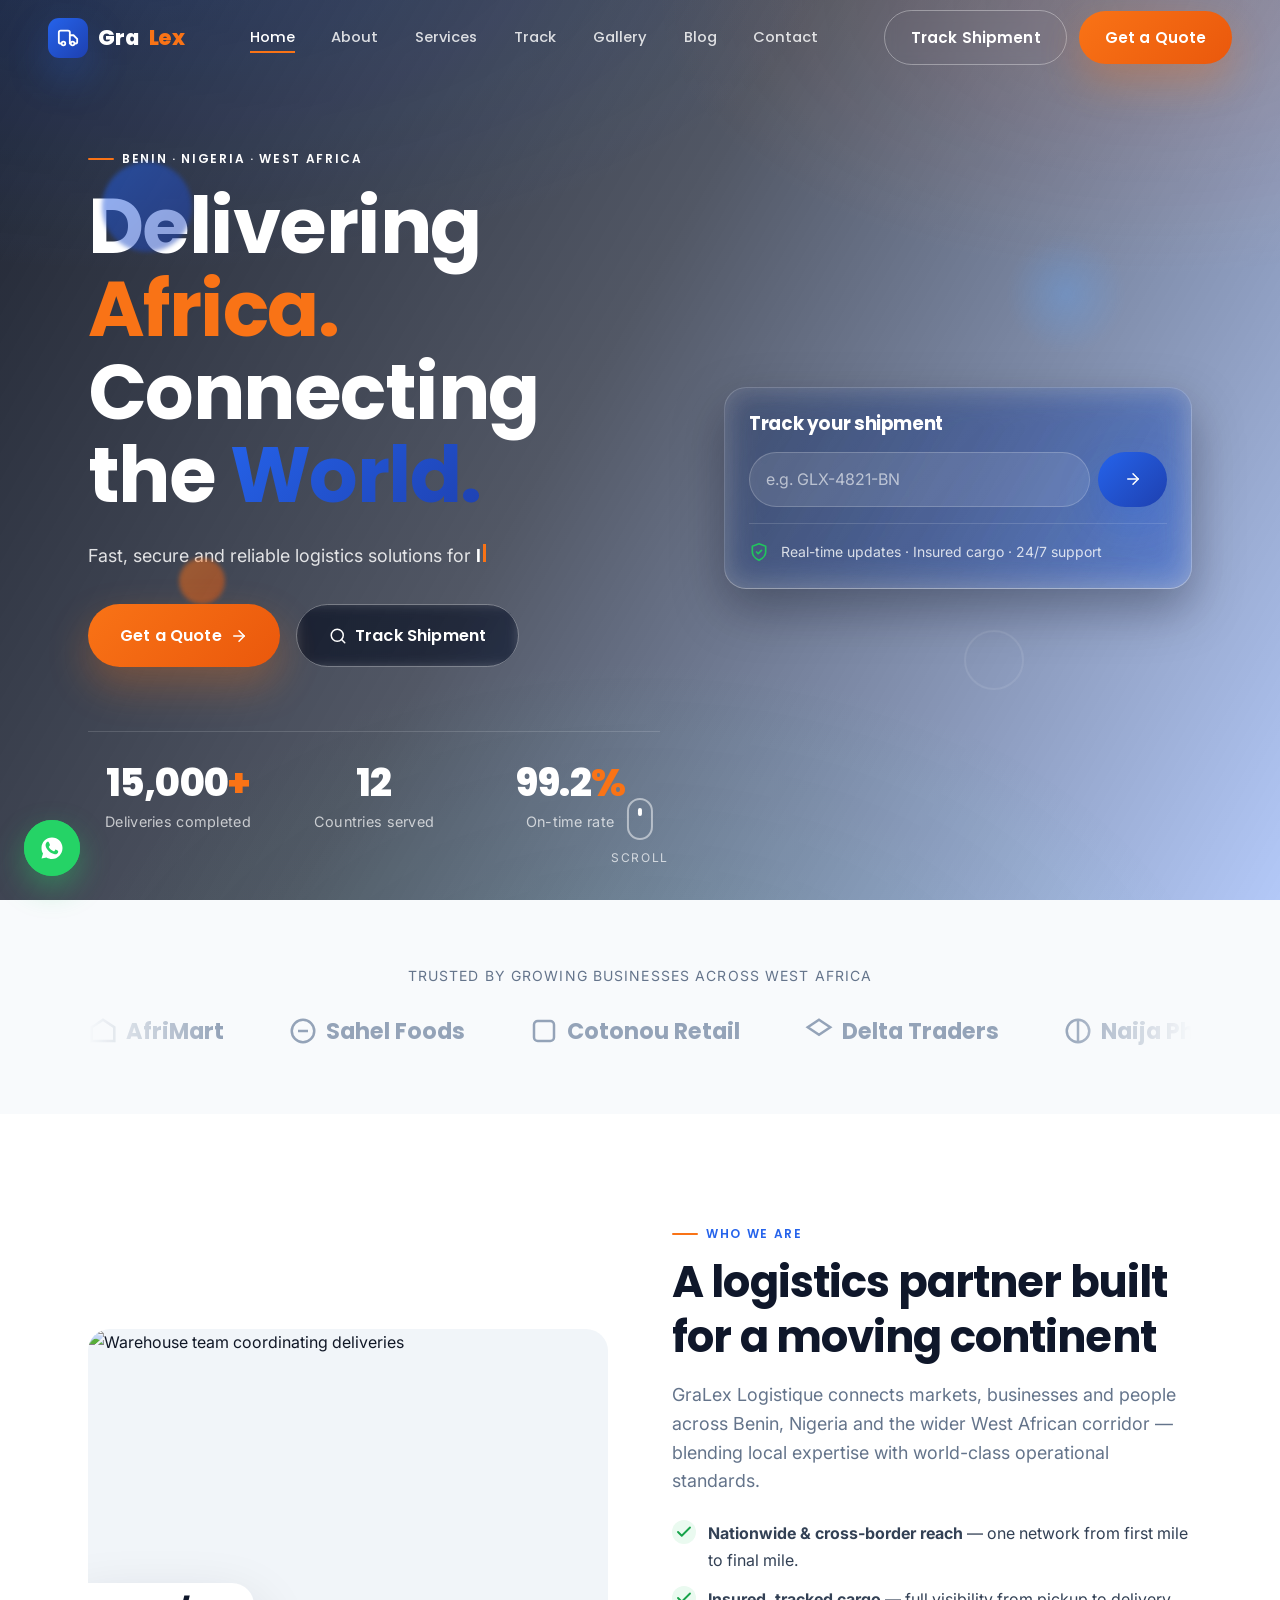
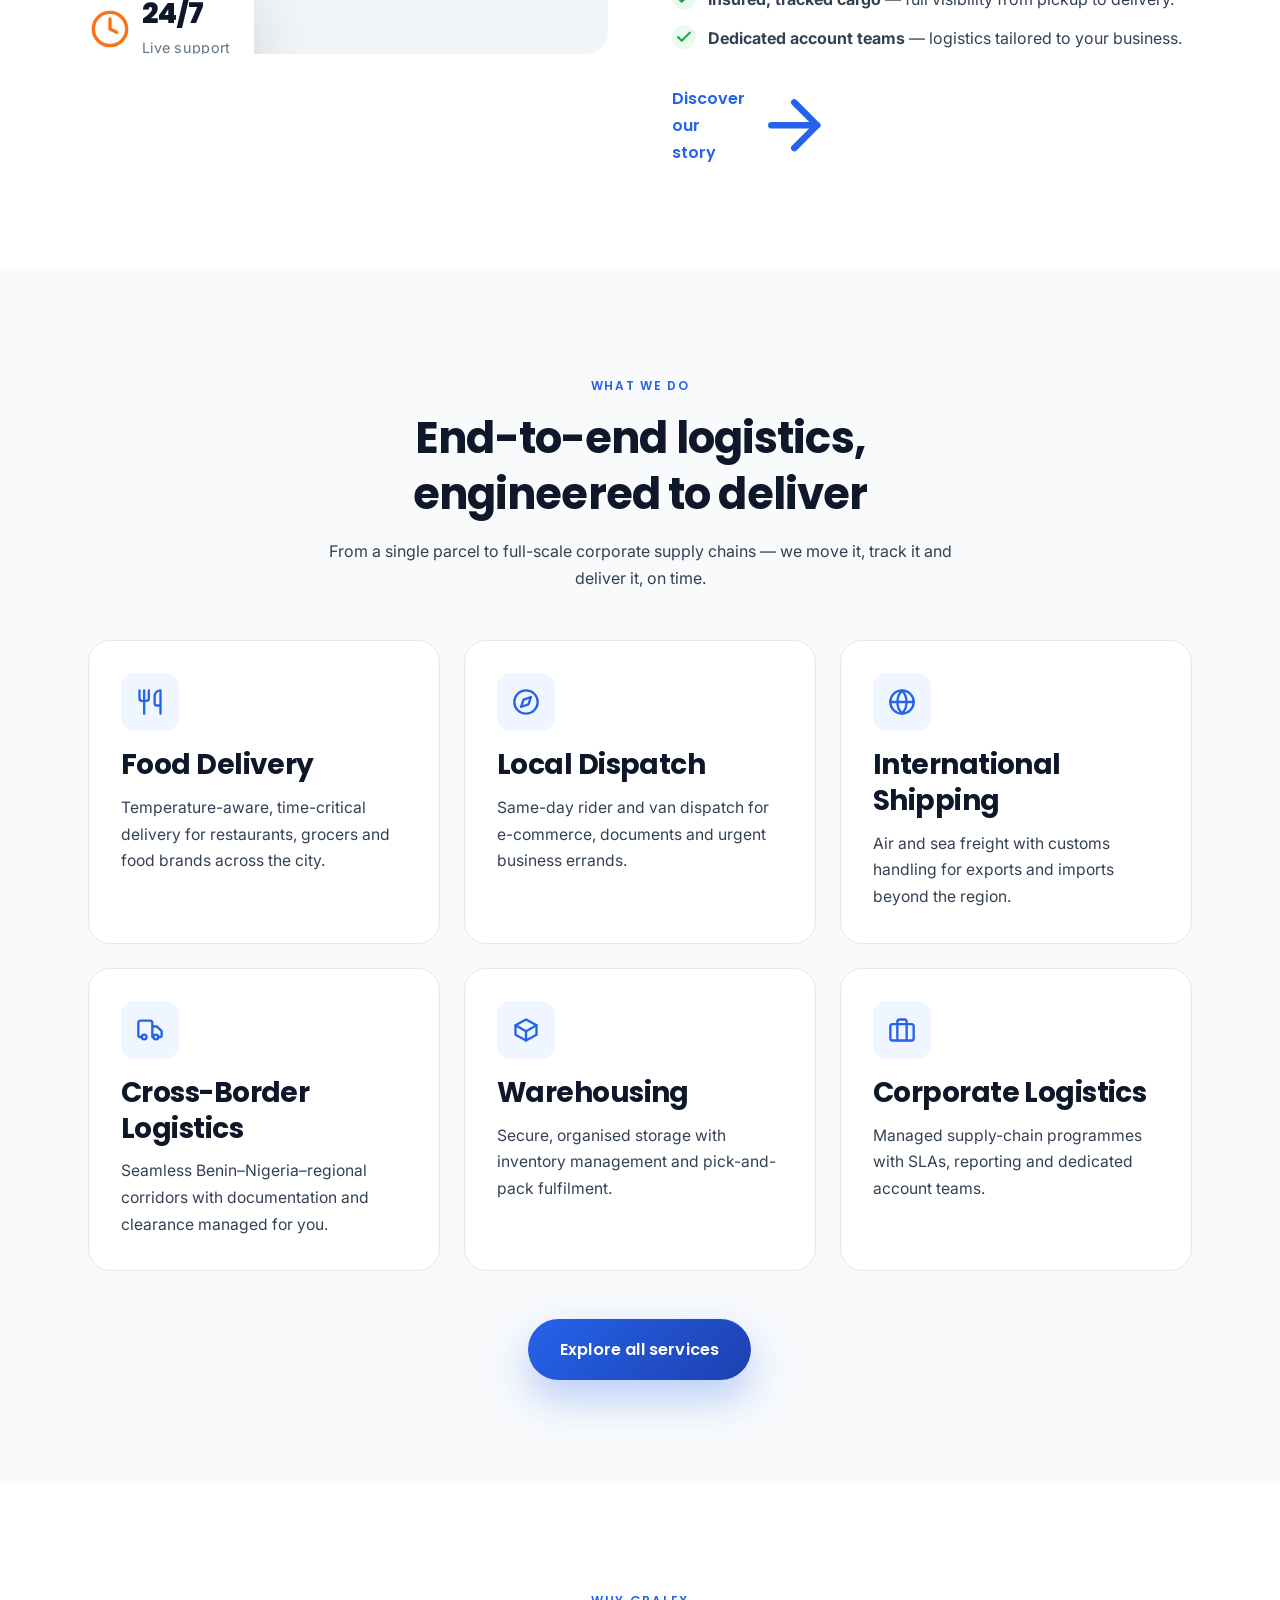
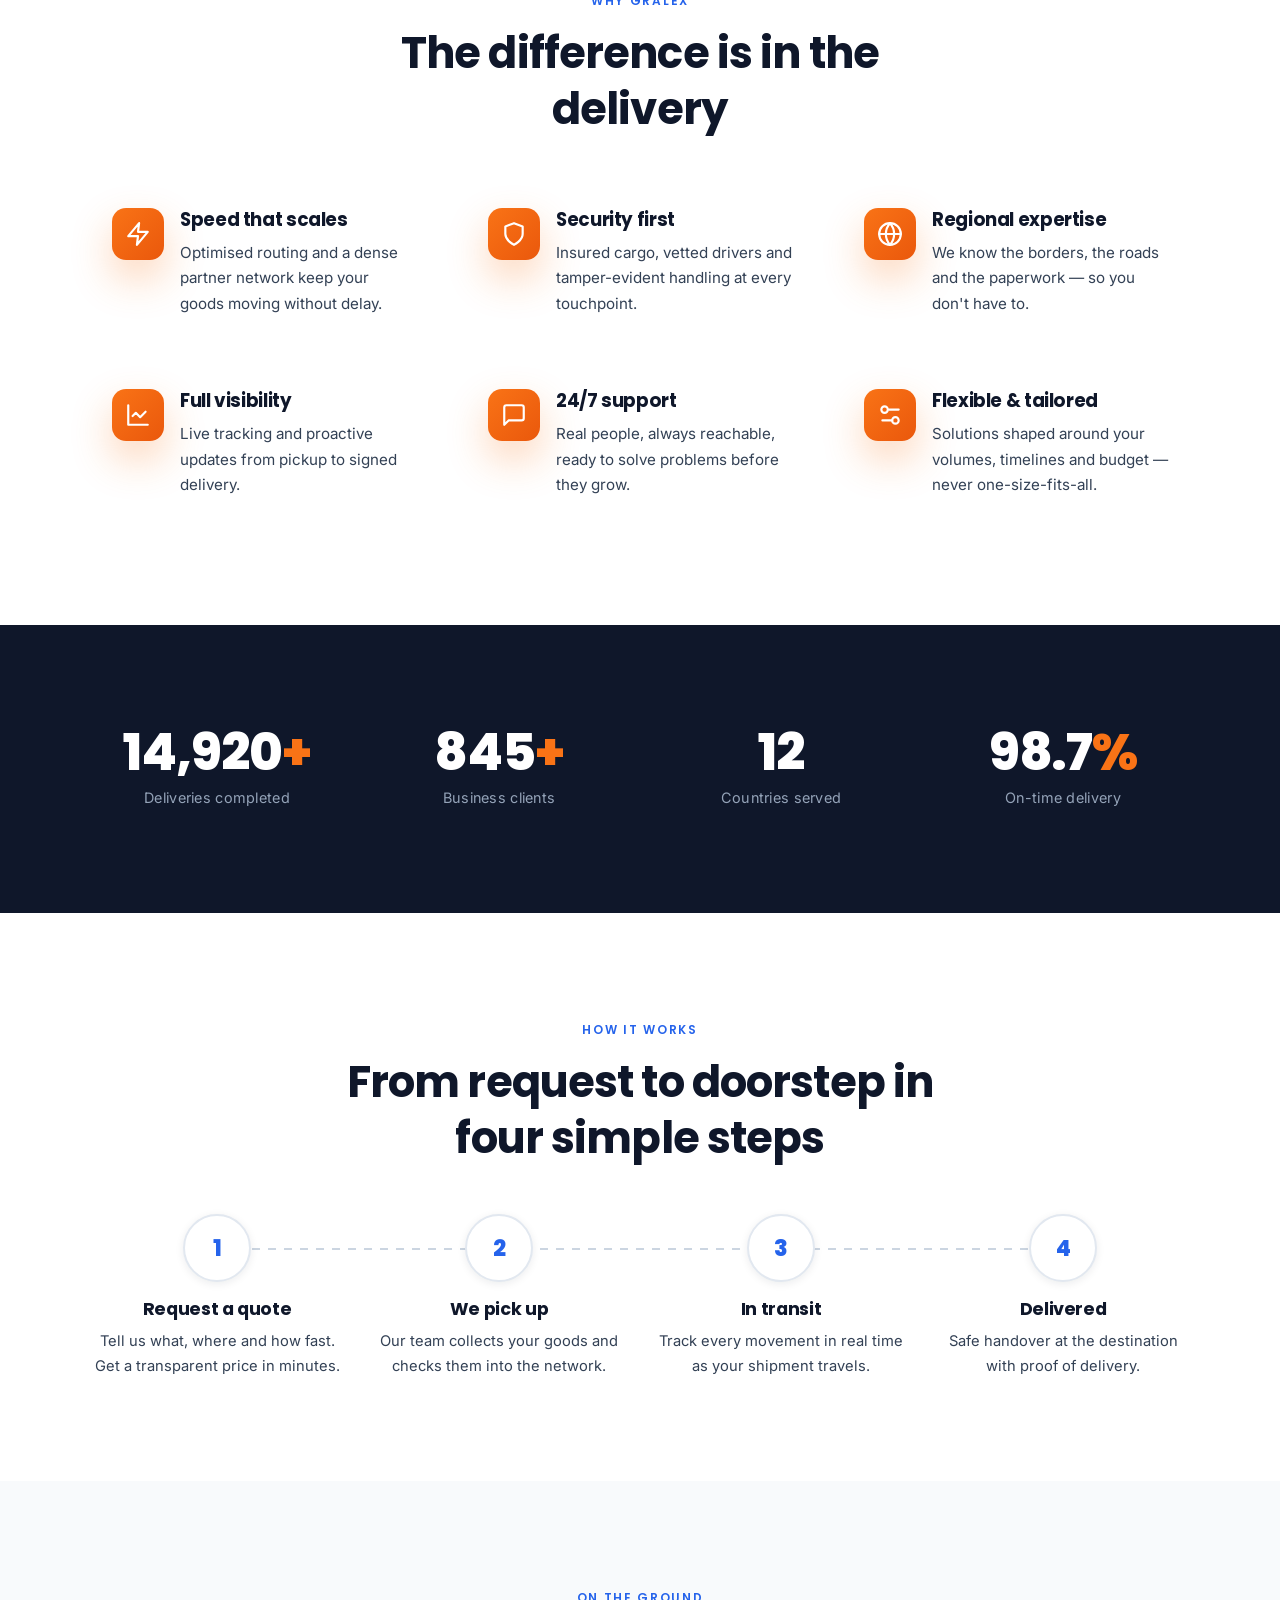
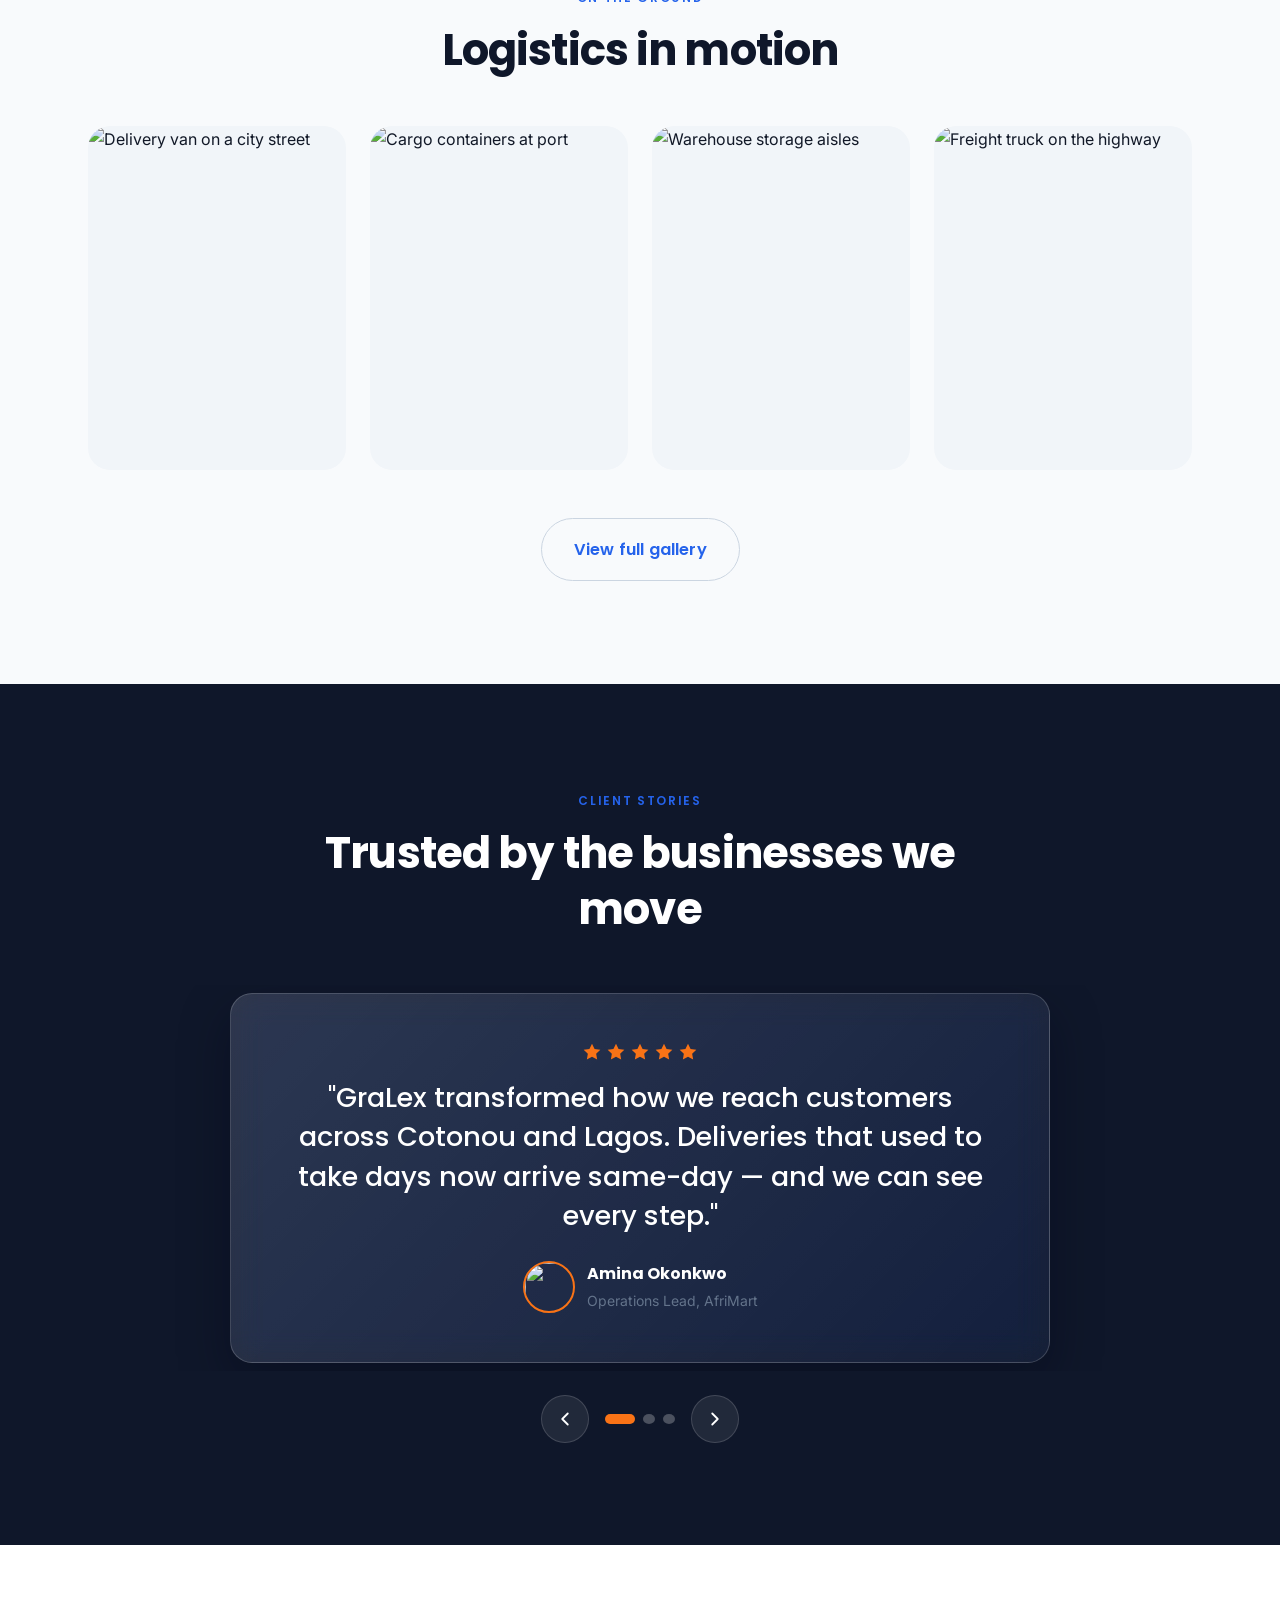
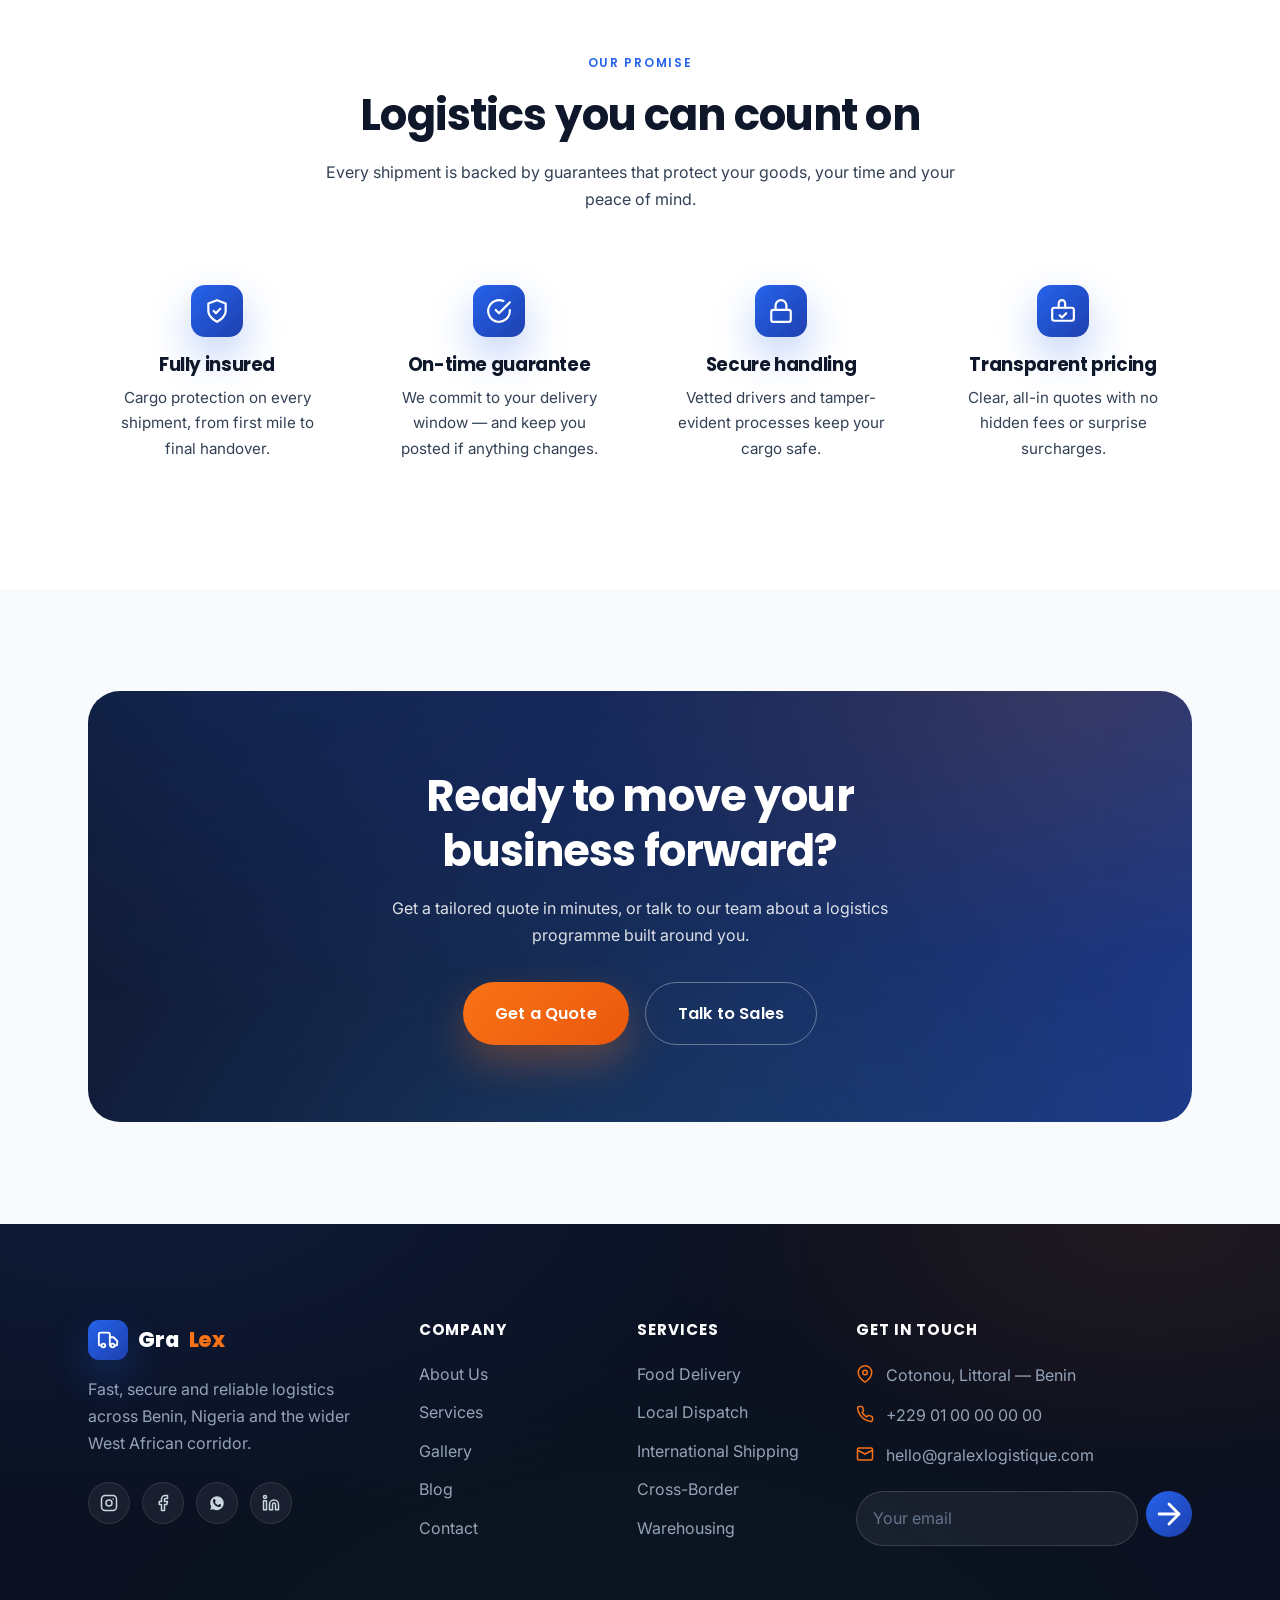
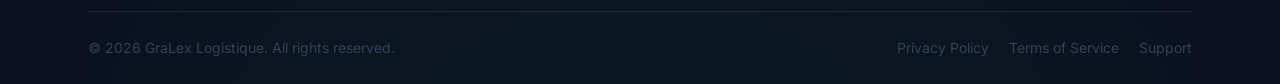
==== index.html @ 8689cb63 "Initial commit: GraLex Logistique website Premium responsive multi-page site (HTML/CSS/vanilla JS). " ====
<!DOCTYPE html>
<html lang="en">
<head>
<meta charset="UTF-8" />
<meta name="viewport" content="width=device-width, initial-scale=1.0" />
<title>GraLex Logistique — Delivering Africa. Connecting the World.</title>
<meta name="description" content="GraLex Logistique delivers fast, secure and reliable logistics across Benin, Nigeria and beyond — food delivery, dispatch, cross-border freight, warehousing and international shipping." />
<meta name="theme-color" content="#0f172a" />

<!-- Open Graph -->
<meta property="og:type" content="website" />
<meta property="og:title" content="GraLex Logistique — Delivering Africa. Connecting the World." />
<meta property="og:description" content="Fast, secure and reliable logistics solutions across Benin, Nigeria and beyond." />
<meta property="og:image" content="images/hero/hero.jpg" />
<meta name="twitter:card" content="summary_large_image" />

<link rel="icon" href="data:image/svg+xml,%3Csvg xmlns='http://www.w3.org/2000/svg' viewBox='0 0 32 32'%3E%3Crect width='32' height='32' rx='8' fill='%232563eb'/%3E%3Cpath d='M6 20l6-9 5 6 3-4 6 7z' fill='%23f97316'/%3E%3C/svg%3E" />

<!-- Fonts -->
<link rel="preconnect" href="https://fonts.googleapis.com" />
<link rel="preconnect" href="https://fonts.gstatic.com" crossorigin />
<link href="https://fonts.googleapis.com/css2?family=Poppins:wght@500;600;700;800&family=Inter:wght@400;500;600&display=swap" rel="stylesheet" />

<!-- Styles -->
<link rel="stylesheet" href="css/variables.css" />
<link rel="stylesheet" href="css/style.css" />
<link rel="stylesheet" href="css/animations.css" />
<link rel="stylesheet" href="css/responsive.css" />

<!-- Structured data -->
<script type="application/ld+json">
{
  "@context": "https://schema.org",
  "@type": "MovingCompany",
  "name": "GraLex Logistique",
  "description": "Logistics and delivery services across Benin, Nigeria and West Africa.",
  "areaServed": ["Benin", "Nigeria", "West Africa"],
  "sameAs": ["https://www.instagram.com/gralex_logistique/"]
}
</script>
</head>
<body>

<!-- Loading screen -->
<div class="loader" aria-hidden="true">
  <div class="loader__mark">
    <div class="loader__logo">Gra<span>Lex</span></div>
    <div class="loader__bar"></div>
  </div>
</div>

<!-- ============ NAV ============ -->
<header class="nav" id="nav">
  <div class="nav__inner">
    <a href="index.html" class="brand" aria-label="GraLex Logistique home">
      <span class="brand__logo">
        <svg viewBox="0 0 24 24" fill="none" stroke="#fff" stroke-width="2" stroke-linecap="round" stroke-linejoin="round"><path d="M14 18V6a2 2 0 0 0-2-2H4a2 2 0 0 0-2 2v11a1 1 0 0 0 1 1h1"/><path d="M14 9h4l4 4v4a1 1 0 0 1-1 1h-1"/><circle cx="7" cy="18" r="2"/><circle cx="17" cy="18" r="2"/></svg>
      </span>
      Gra<span>Lex</span>
    </a>

    <nav class="nav__links" aria-label="Primary">
      <a href="index.html" aria-current="page">Home</a>
      <a href="about.html">About</a>
      <a href="services.html">Services</a>
      <a href="tracking.html">Track</a>
      <a href="gallery.html">Gallery</a>
      <a href="blog.html">Blog</a>
      <a href="contact.html">Contact</a>
    </nav>

    <div class="nav__cta">
      <a href="tracking.html" class="btn btn-ghost">Track Shipment</a>
      <a href="quote.html" class="btn btn-accent">Get a Quote</a>
    </div>

    <button class="nav__toggle" aria-label="Open menu" aria-expanded="false" aria-controls="mobileMenu">
      <span></span><span></span><span></span>
    </button>
  </div>
</header>

<!-- Mobile drawer -->
<div class="mobile-menu" id="mobileMenu">
  <a href="index.html">Home <span>&rarr;</span></a>
  <a href="about.html">About <span>&rarr;</span></a>
  <a href="services.html">Services <span>&rarr;</span></a>
  <a href="tracking.html">Track <span>&rarr;</span></a>
  <a href="gallery.html">Gallery <span>&rarr;</span></a>
  <a href="blog.html">Blog <span>&rarr;</span></a>
  <a href="contact.html">Contact <span>&rarr;</span></a>
  <div class="mobile-menu__cta">
    <a href="quote.html" class="btn btn-accent btn-block">Get a Quote</a>
    <a href="tracking.html" class="btn btn-ghost btn-block">Track Shipment</a>
  </div>
</div>

<!-- ============ HERO ============ -->
<section class="hero" data-mouse-stage>
  <div class="hero__bg" data-depth="0.3">
    <img src="https://images.unsplash.com/photo-1494412574643-ff11b0a5c1c3?auto=format&fit=crop&w=1920&q=80" alt="Stacked shipping containers at a port terminal" data-label="GraLex Logistics" />
  </div>
  <div class="hero__overlay"></div>
  <div class="hero__mesh"></div>
  <div class="floaties" aria-hidden="true">
    <span class="floaty floaty--1" data-depth="0.8"></span>
    <span class="floaty floaty--2" data-depth="1.2"></span>
    <span class="floaty floaty--3" data-depth="0.6"></span>
    <span class="floaty floaty--4 floaty--ring" data-depth="1"></span>
  </div>

  <div class="container hero__inner">
    <div class="hero__content" data-depth="0.15">
      <span class="eyebrow">Benin · Nigeria · West Africa</span>
      <h1>
        <span class="line">Delivering <span class="accent-text">Africa.</span></span>
        <span class="line">Connecting the <span class="gradient-text">World.</span></span>
      </h1>
      <p class="hero__sub">
        Fast, secure and reliable logistics solutions for
        <strong style="color:#fff" data-typewords='["food delivery","local dispatch","cross-border freight","international shipping","warehousing"]'></strong>
      </p>
      <div class="hero__actions">
        <a href="quote.html" class="btn btn-accent btn-lg">
          Get a Quote
          <svg viewBox="0 0 24 24" fill="none" stroke="currentColor" stroke-width="2" stroke-linecap="round" stroke-linejoin="round"><path d="M5 12h14"/><path d="m12 5 7 7-7 7"/></svg>
        </a>
        <a href="tracking.html" class="btn btn-ghost btn-lg">
          <svg viewBox="0 0 24 24" fill="none" stroke="currentColor" stroke-width="2" stroke-linecap="round" stroke-linejoin="round"><circle cx="11" cy="11" r="8"/><path d="m21 21-4.3-4.3"/></svg>
          Track Shipment
        </a>
      </div>

      <div class="hero__stats">
        <div class="stat">
          <div class="stat__num"><span data-count="15000">0</span><span class="suffix">+</span></div>
          <div class="stat__label">Deliveries completed</div>
        </div>
        <div class="stat">
          <div class="stat__num"><span data-count="12">0</span></div>
          <div class="stat__label">Countries served</div>
        </div>
        <div class="stat">
          <div class="stat__num"><span data-count="99.2" data-decimals="1">0</span><span class="suffix">%</span></div>
          <div class="stat__label">On-time rate</div>
        </div>
      </div>
    </div>

    <div class="hero__panel" data-depth="0.35">
      <div class="glass hero__card">
        <h3>Track your shipment</h3>
        <form class="hero__track-row" onsubmit="event.preventDefault(); if(this.q.value.trim()) location.href='tracking.html?id='+encodeURIComponent(this.q.value.trim());">
          <input type="text" name="q" placeholder="e.g. GLX-4821-BN" aria-label="Tracking number" />
          <button class="btn btn-primary" type="submit" aria-label="Track">
            <svg viewBox="0 0 24 24" fill="none" stroke="currentColor" stroke-width="2" stroke-linecap="round" stroke-linejoin="round"><path d="M5 12h14"/><path d="m12 5 7 7-7 7"/></svg>
          </button>
        </form>
        <div class="hero__mini">
          <svg viewBox="0 0 24 24" fill="none" stroke="currentColor" stroke-width="2" stroke-linecap="round" stroke-linejoin="round"><path d="M12 22s8-4 8-10V5l-8-3-8 3v7c0 6 8 10 8 10Z"/><path d="m9 12 2 2 4-4"/></svg>
          Real-time updates · Insured cargo · 24/7 support
        </div>
      </div>
    </div>
  </div>

  <div class="scroll-cue" aria-hidden="true">
    <div class="scroll-cue__mouse"></div>
    Scroll
  </div>
</section>

<!-- ============ PARTNERS / TRUST ============ -->
<section class="section-sm bg-alt">
  <div class="container">
    <p class="text-center" style="color:var(--text-muted); font-size:var(--fs-sm); letter-spacing:.08em; text-transform:uppercase; margin-bottom:1.5rem;">Trusted by growing businesses across West Africa</p>
    <div class="marquee">
      <div class="marquee__track">
        <span class="partner"><svg viewBox="0 0 24 24" fill="none" stroke="currentColor" stroke-width="2"><path d="M3 9 12 3l9 6v11H3z"/></svg>AfriMart</span>
        <span class="partner"><svg viewBox="0 0 24 24" fill="none" stroke="currentColor" stroke-width="2"><circle cx="12" cy="12" r="9"/><path d="M8 12h8"/></svg>Sahel Foods</span>
        <span class="partner"><svg viewBox="0 0 24 24" fill="none" stroke="currentColor" stroke-width="2"><rect x="4" y="4" width="16" height="16" rx="3"/></svg>Cotonou Retail</span>
        <span class="partner"><svg viewBox="0 0 24 24" fill="none" stroke="currentColor" stroke-width="2"><path d="m12 3 9 6-9 6-9-6z"/></svg>Delta Traders</span>
        <span class="partner"><svg viewBox="0 0 24 24" fill="none" stroke="currentColor" stroke-width="2"><circle cx="12" cy="12" r="9"/><path d="M12 3v18"/></svg>Naija Pharma</span>
        <span class="partner"><svg viewBox="0 0 24 24" fill="none" stroke="currentColor" stroke-width="2"><path d="M4 20V8l8-5 8 5v12z"/></svg>West Agro</span>
      </div>
    </div>
  </div>
</section>

<!-- ============ ABOUT PREVIEW ============ -->
<section class="section">
  <div class="container split">
    <div class="split__media reveal-img" data-reveal="left">
      <div class="media media--wide">
        <img src="https://images.unsplash.com/photo-1553413077-190dd305871c?auto=format&fit=crop&w=1200&q=80" alt="Warehouse team coordinating deliveries" data-label="Our Operations" />
      </div>
      <div class="split__badge">
        <svg viewBox="0 0 24 24" fill="none" stroke="currentColor" stroke-width="2" stroke-linecap="round" stroke-linejoin="round"><circle cx="12" cy="12" r="10"/><path d="M12 6v6l4 2"/></svg>
        <div>
          <div class="stat__num" style="font-size:1.8rem"><span data-count="24">0</span>/7</div>
          <div class="stat__label">Live support</div>
        </div>
      </div>
    </div>

    <div data-reveal="right">
      <span class="eyebrow">Who we are</span>
      <h2 style="margin:.6rem 0 1rem">A logistics partner built for a moving continent</h2>
      <p class="lead">GraLex Logistique connects markets, businesses and people across Benin, Nigeria and the wider West African corridor — blending local expertise with world-class operational standards.</p>
      <ul class="check-list">
        <li><svg viewBox="0 0 24 24" fill="none" stroke="currentColor" stroke-width="2.5" stroke-linecap="round" stroke-linejoin="round"><path d="M20 6 9 17l-5-5"/></svg><span><strong>Nationwide & cross-border reach</strong> — one network from first mile to final mile.</span></li>
        <li><svg viewBox="0 0 24 24" fill="none" stroke="currentColor" stroke-width="2.5" stroke-linecap="round" stroke-linejoin="round"><path d="M20 6 9 17l-5-5"/></svg><span><strong>Insured, tracked cargo</strong> — full visibility from pickup to delivery.</span></li>
        <li><svg viewBox="0 0 24 24" fill="none" stroke="currentColor" stroke-width="2.5" stroke-linecap="round" stroke-linejoin="round"><path d="M20 6 9 17l-5-5"/></svg><span><strong>Dedicated account teams</strong> — logistics tailored to your business.</span></li>
      </ul>
      <a href="about.html" class="link-arrow mt-6">Discover our story <svg viewBox="0 0 24 24" fill="none" stroke="currentColor" stroke-width="2" stroke-linecap="round" stroke-linejoin="round"><path d="M5 12h14"/><path d="m12 5 7 7-7 7"/></svg></a>
    </div>
  </div>
</section>

<!-- ============ SERVICES ============ -->
<section class="section bg-alt">
  <div class="container">
    <div class="section-head center" data-reveal="up">
      <span class="eyebrow center">What we do</span>
      <h2>End-to-end logistics, engineered to deliver</h2>
      <p>From a single parcel to full-scale corporate supply chains — we move it, track it and deliver it, on time.</p>
    </div>

    <div class="grid cols-3" data-stagger>
      <article class="card" data-tilt>
        <div class="card__glow"></div>
        <div class="card__icon"><svg viewBox="0 0 24 24" fill="none" stroke="currentColor" stroke-width="2" stroke-linecap="round" stroke-linejoin="round"><path d="M3 2v7c0 1.1.9 2 2 2h4a2 2 0 0 0 2-2V2"/><path d="M7 2v20"/><path d="M21 15V2a5 5 0 0 0-5 5v6c0 1.1.9 2 2 2h3Zm0 0v7"/></svg></div>
        <h3>Food Delivery</h3>
        <p>Temperature-aware, time-critical delivery for restaurants, grocers and food brands across the city.</p>
      </article>
      <article class="card" data-tilt>
        <div class="card__glow"></div>
        <div class="card__icon"><svg viewBox="0 0 24 24" fill="none" stroke="currentColor" stroke-width="2" stroke-linecap="round" stroke-linejoin="round"><circle cx="12" cy="12" r="10"/><path d="m16.24 7.76-2.12 6.36-6.36 2.12 2.12-6.36z"/></svg></div>
        <h3>Local Dispatch</h3>
        <p>Same-day rider and van dispatch for e-commerce, documents and urgent business errands.</p>
      </article>
      <article class="card" data-tilt>
        <div class="card__glow"></div>
        <div class="card__icon"><svg viewBox="0 0 24 24" fill="none" stroke="currentColor" stroke-width="2" stroke-linecap="round" stroke-linejoin="round"><path d="M2 12h20"/><path d="M12 2a15 15 0 0 1 4 10 15 15 0 0 1-4 10 15 15 0 0 1-4-10 15 15 0 0 1 4-10Z"/><circle cx="12" cy="12" r="10"/></svg></div>
        <h3>International Shipping</h3>
        <p>Air and sea freight with customs handling for exports and imports beyond the region.</p>
      </article>
      <article class="card" data-tilt>
        <div class="card__glow"></div>
        <div class="card__icon"><svg viewBox="0 0 24 24" fill="none" stroke="currentColor" stroke-width="2" stroke-linecap="round" stroke-linejoin="round"><path d="M14 18V6a2 2 0 0 0-2-2H4a2 2 0 0 0-2 2v11a1 1 0 0 0 1 1h1"/><path d="M14 9h4l4 4v4a1 1 0 0 1-1 1h-1"/><circle cx="7" cy="18" r="2"/><circle cx="17" cy="18" r="2"/></svg></div>
        <h3>Cross-Border Logistics</h3>
        <p>Seamless Benin–Nigeria–regional corridors with documentation and clearance managed for you.</p>
      </article>
      <article class="card" data-tilt>
        <div class="card__glow"></div>
        <div class="card__icon"><svg viewBox="0 0 24 24" fill="none" stroke="currentColor" stroke-width="2" stroke-linecap="round" stroke-linejoin="round"><path d="M21 8 12 3 3 8v8l9 5 9-5V8Z"/><path d="m3 8 9 5 9-5"/><path d="M12 13v8"/></svg></div>
        <h3>Warehousing</h3>
        <p>Secure, organised storage with inventory management and pick-and-pack fulfilment.</p>
      </article>
      <article class="card" data-tilt>
        <div class="card__glow"></div>
        <div class="card__icon"><svg viewBox="0 0 24 24" fill="none" stroke="currentColor" stroke-width="2" stroke-linecap="round" stroke-linejoin="round"><rect x="2" y="7" width="20" height="14" rx="2"/><path d="M16 21V5a2 2 0 0 0-2-2h-4a2 2 0 0 0-2 2v16"/></svg></div>
        <h3>Corporate Logistics</h3>
        <p>Managed supply-chain programmes with SLAs, reporting and dedicated account teams.</p>
      </article>
    </div>

    <div class="text-center mt-7" data-reveal="up">
      <a href="services.html" class="btn btn-primary btn-lg">Explore all services</a>
    </div>
  </div>
</section>

<!-- ============ WHY CHOOSE US ============ -->
<section class="section">
  <div class="container">
    <div class="section-head center" data-reveal="up">
      <span class="eyebrow center">Why GraLex</span>
      <h2>The difference is in the delivery</h2>
    </div>
    <div class="grid cols-3" data-stagger>
      <div class="feature">
        <div class="feature__icon"><svg viewBox="0 0 24 24" fill="none" stroke="currentColor" stroke-width="2" stroke-linecap="round" stroke-linejoin="round"><path d="M13 2 3 14h9l-1 8 10-12h-9z"/></svg></div>
        <div><h3>Speed that scales</h3><p>Optimised routing and a dense partner network keep your goods moving without delay.</p></div>
      </div>
      <div class="feature">
        <div class="feature__icon"><svg viewBox="0 0 24 24" fill="none" stroke="currentColor" stroke-width="2" stroke-linecap="round" stroke-linejoin="round"><path d="M12 22s8-4 8-10V5l-8-3-8 3v7c0 6 8 10 8 10Z"/></svg></div>
        <div><h3>Security first</h3><p>Insured cargo, vetted drivers and tamper-evident handling at every touchpoint.</p></div>
      </div>
      <div class="feature">
        <div class="feature__icon"><svg viewBox="0 0 24 24" fill="none" stroke="currentColor" stroke-width="2" stroke-linecap="round" stroke-linejoin="round"><circle cx="12" cy="12" r="10"/><path d="M2 12h20"/><path d="M12 2a15 15 0 0 1 0 20 15 15 0 0 1 0-20Z"/></svg></div>
        <div><h3>Regional expertise</h3><p>We know the borders, the roads and the paperwork — so you don't have to.</p></div>
      </div>
      <div class="feature">
        <div class="feature__icon"><svg viewBox="0 0 24 24" fill="none" stroke="currentColor" stroke-width="2" stroke-linecap="round" stroke-linejoin="round"><path d="M3 3v18h18"/><path d="m19 9-5 5-4-4-3 3"/></svg></div>
        <div><h3>Full visibility</h3><p>Live tracking and proactive updates from pickup to signed delivery.</p></div>
      </div>
      <div class="feature">
        <div class="feature__icon"><svg viewBox="0 0 24 24" fill="none" stroke="currentColor" stroke-width="2" stroke-linecap="round" stroke-linejoin="round"><path d="M21 15a2 2 0 0 1-2 2H7l-4 4V5a2 2 0 0 1 2-2h14a2 2 0 0 1 2 2z"/></svg></div>
        <div><h3>24/7 support</h3><p>Real people, always reachable, ready to solve problems before they grow.</p></div>
      </div>
      <div class="feature">
        <div class="feature__icon"><svg viewBox="0 0 24 24" fill="none" stroke="currentColor" stroke-width="2" stroke-linecap="round" stroke-linejoin="round"><path d="M20 7h-9"/><path d="M14 17H5"/><circle cx="17" cy="17" r="3"/><circle cx="7" cy="7" r="3"/></svg></div>
        <div><h3>Flexible & tailored</h3><p>Solutions shaped around your volumes, timelines and budget — never one-size-fits-all.</p></div>
      </div>
    </div>
  </div>
</section>

<!-- ============ STATS ============ -->
<section class="section bg-ink">
  <div class="container">
    <div class="stats" data-stagger>
      <div class="stat"><div class="stat__num"><span data-count="15000">0</span><span class="suffix">+</span></div><div class="stat__label">Deliveries completed</div></div>
      <div class="stat"><div class="stat__num"><span data-count="850">0</span><span class="suffix">+</span></div><div class="stat__label">Business clients</div></div>
      <div class="stat"><div class="stat__num"><span data-count="12">0</span></div><div class="stat__label">Countries served</div></div>
      <div class="stat"><div class="stat__num"><span data-count="99.2" data-decimals="1">0</span><span class="suffix">%</span></div><div class="stat__label">On-time delivery</div></div>
    </div>
  </div>
</section>

<!-- ============ PROCESS ============ -->
<section class="section process">
  <div class="container">
    <div class="section-head center" data-reveal="up">
      <span class="eyebrow center">How it works</span>
      <h2>From request to doorstep in four simple steps</h2>
    </div>
    <div class="process__grid" data-stagger>
      <div class="process__line" aria-hidden="true"></div>
      <div class="process__step"><div class="process__num">1</div><h3>Request a quote</h3><p>Tell us what, where and how fast. Get a transparent price in minutes.</p></div>
      <div class="process__step"><div class="process__num">2</div><h3>We pick up</h3><p>Our team collects your goods and checks them into the network.</p></div>
      <div class="process__step"><div class="process__num">3</div><h3>In transit</h3><p>Track every movement in real time as your shipment travels.</p></div>
      <div class="process__step"><div class="process__num">4</div><h3>Delivered</h3><p>Safe handover at the destination with proof of delivery.</p></div>
    </div>
  </div>
</section>

<!-- ============ GALLERY PREVIEW ============ -->
<section class="section bg-alt">
  <div class="container">
    <div class="section-head center" data-reveal="up">
      <span class="eyebrow center">On the ground</span>
      <h2>Logistics in motion</h2>
    </div>
    <div class="grid cols-4" data-stagger>
      <div class="media media--tall reveal-img"><img src="https://images.unsplash.com/photo-1601584115197-04ecc0da31d7?auto=format&fit=crop&w=700&q=80" alt="Delivery van on a city street" data-label="Dispatch" /></div>
      <div class="media media--tall reveal-img"><img src="https://images.unsplash.com/photo-1578575437130-527eed3abbec?auto=format&fit=crop&w=700&q=80" alt="Cargo containers at port" data-label="Freight" /></div>
      <div class="media media--tall reveal-img"><img src="https://images.unsplash.com/photo-1586528116311-ad8dd3c8310d?auto=format&fit=crop&w=700&q=80" alt="Warehouse storage aisles" data-label="Warehousing" /></div>
      <div class="media media--tall reveal-img"><img src="https://images.unsplash.com/photo-1519003722824-194d4455a60c?auto=format&fit=crop&w=700&q=80" alt="Freight truck on the highway" data-label="Trucking" /></div>
    </div>
    <div class="text-center mt-7" data-reveal="up"><a href="gallery.html" class="btn btn-outline btn-lg">View full gallery</a></div>
  </div>
</section>

<!-- ============ TESTIMONIALS ============ -->
<section class="section bg-ink">
  <div class="container">
    <div class="section-head center" data-reveal="up">
      <span class="eyebrow center">Client stories</span>
      <h2>Trusted by the businesses we move</h2>
    </div>
    <div class="slider" data-slider tabindex="0" aria-roledescription="carousel" aria-label="Testimonials">
      <div class="slider__viewport">
        <div class="slider__track">
          <div class="slide" role="group" aria-roledescription="slide">
            <div class="slide__card glass">
              <div class="slide__stars" aria-label="5 out of 5 stars"><svg viewBox="0 0 24 24" fill="currentColor"><path d="m12 2 3.09 6.26L22 9.27l-5 4.87 1.18 6.88L12 17.77l-6.18 3.25L7 14.14 2 9.27l6.91-1.01z"/></svg><svg viewBox="0 0 24 24" fill="currentColor"><path d="m12 2 3.09 6.26L22 9.27l-5 4.87 1.18 6.88L12 17.77l-6.18 3.25L7 14.14 2 9.27l6.91-1.01z"/></svg><svg viewBox="0 0 24 24" fill="currentColor"><path d="m12 2 3.09 6.26L22 9.27l-5 4.87 1.18 6.88L12 17.77l-6.18 3.25L7 14.14 2 9.27l6.91-1.01z"/></svg><svg viewBox="0 0 24 24" fill="currentColor"><path d="m12 2 3.09 6.26L22 9.27l-5 4.87 1.18 6.88L12 17.77l-6.18 3.25L7 14.14 2 9.27l6.91-1.01z"/></svg><svg viewBox="0 0 24 24" fill="currentColor"><path d="m12 2 3.09 6.26L22 9.27l-5 4.87 1.18 6.88L12 17.77l-6.18 3.25L7 14.14 2 9.27l6.91-1.01z"/></svg></div>
              <p class="slide__quote">"GraLex transformed how we reach customers across Cotonou and Lagos. Deliveries that used to take days now arrive same-day — and we can see every step."</p>
              <div class="slide__person">
                <img class="slide__avatar" src="https://images.unsplash.com/photo-1573497019940-1c28c88b4f3e?auto=format&fit=crop&w=120&q=80" alt="" data-label="A" />
                <div class="slide__meta"><strong>Amina Okonkwo</strong><span>Operations Lead, AfriMart</span></div>
              </div>
            </div>
          </div>
          <div class="slide" role="group" aria-roledescription="slide">
            <div class="slide__card glass">
              <div class="slide__stars" aria-label="5 out of 5 stars"><svg viewBox="0 0 24 24" fill="currentColor"><path d="m12 2 3.09 6.26L22 9.27l-5 4.87 1.18 6.88L12 17.77l-6.18 3.25L7 14.14 2 9.27l6.91-1.01z"/></svg><svg viewBox="0 0 24 24" fill="currentColor"><path d="m12 2 3.09 6.26L22 9.27l-5 4.87 1.18 6.88L12 17.77l-6.18 3.25L7 14.14 2 9.27l6.91-1.01z"/></svg><svg viewBox="0 0 24 24" fill="currentColor"><path d="m12 2 3.09 6.26L22 9.27l-5 4.87 1.18 6.88L12 17.77l-6.18 3.25L7 14.14 2 9.27l6.91-1.01z"/></svg><svg viewBox="0 0 24 24" fill="currentColor"><path d="m12 2 3.09 6.26L22 9.27l-5 4.87 1.18 6.88L12 17.77l-6.18 3.25L7 14.14 2 9.27l6.91-1.01z"/></svg><svg viewBox="0 0 24 24" fill="currentColor"><path d="m12 2 3.09 6.26L22 9.27l-5 4.87 1.18 6.88L12 17.77l-6.18 3.25L7 14.14 2 9.27l6.91-1.01z"/></svg></div>
              <p class="slide__quote">"Cross-border shipping used to be our biggest headache. GraLex handles the customs, the paperwork, everything. We just watch it move."</p>
              <div class="slide__person">
                <img class="slide__avatar" src="https://images.unsplash.com/photo-1560250097-0b93528c311a?auto=format&fit=crop&w=120&q=80" alt="" data-label="D" />
                <div class="slide__meta"><strong>David Adeyemi</strong><span>Founder, Delta Traders</span></div>
              </div>
            </div>
          </div>
          <div class="slide" role="group" aria-roledescription="slide">
            <div class="slide__card glass">
              <div class="slide__stars" aria-label="5 out of 5 stars"><svg viewBox="0 0 24 24" fill="currentColor"><path d="m12 2 3.09 6.26L22 9.27l-5 4.87 1.18 6.88L12 17.77l-6.18 3.25L7 14.14 2 9.27l6.91-1.01z"/></svg><svg viewBox="0 0 24 24" fill="currentColor"><path d="m12 2 3.09 6.26L22 9.27l-5 4.87 1.18 6.88L12 17.77l-6.18 3.25L7 14.14 2 9.27l6.91-1.01z"/></svg><svg viewBox="0 0 24 24" fill="currentColor"><path d="m12 2 3.09 6.26L22 9.27l-5 4.87 1.18 6.88L12 17.77l-6.18 3.25L7 14.14 2 9.27l6.91-1.01z"/></svg><svg viewBox="0 0 24 24" fill="currentColor"><path d="m12 2 3.09 6.26L22 9.27l-5 4.87 1.18 6.88L12 17.77l-6.18 3.25L7 14.14 2 9.27l6.91-1.01z"/></svg><svg viewBox="0 0 24 24" fill="currentColor"><path d="m12 2 3.09 6.26L22 9.27l-5 4.87 1.18 6.88L12 17.77l-6.18 3.25L7 14.14 2 9.27l6.91-1.01z"/></svg></div>
              <p class="slide__quote">"Reliable, professional and genuinely responsive. Their team feels like an extension of ours. I recommend GraLex to every business I know."</p>
              <div class="slide__person">
                <img class="slide__avatar" src="https://images.unsplash.com/photo-1580489944761-15a19d654956?auto=format&fit=crop&w=120&q=80" alt="" data-label="F" />
                <div class="slide__meta"><strong>Fatou Mensah</strong><span>Supply Manager, Sahel Foods</span></div>
              </div>
            </div>
          </div>
        </div>
      </div>
      <div class="slider__nav">
        <button class="slider__arrow" data-slide="prev" aria-label="Previous"><svg viewBox="0 0 24 24" fill="none" stroke="currentColor" stroke-width="2" stroke-linecap="round" stroke-linejoin="round"><path d="m15 18-6-6 6-6"/></svg></button>
        <div class="slider__dots" role="tablist"></div>
        <button class="slider__arrow" data-slide="next" aria-label="Next"><svg viewBox="0 0 24 24" fill="none" stroke="currentColor" stroke-width="2" stroke-linecap="round" stroke-linejoin="round"><path d="m9 18 6-6-6-6"/></svg></button>
      </div>
    </div>
  </div>
</section>

<!-- ============ TRUST / GUARANTEES ============ -->
<section class="section">
  <div class="container">
    <div class="section-head center" data-reveal="up">
      <span class="eyebrow center">Our promise</span>
      <h2>Logistics you can count on</h2>
      <p>Every shipment is backed by guarantees that protect your goods, your time and your peace of mind.</p>
    </div>
    <div class="grid cols-4" data-stagger>
      <div class="feature" style="flex-direction:column;text-align:center;align-items:center">
        <div class="feature__icon" style="background:var(--grad-brand);box-shadow:var(--sh-brand)"><svg viewBox="0 0 24 24" fill="none" stroke="currentColor" stroke-width="2" stroke-linecap="round" stroke-linejoin="round"><path d="M12 22s8-4 8-10V5l-8-3-8 3v7c0 6 8 10 8 10Z"/><path d="m9 12 2 2 4-4"/></svg></div>
        <div><h3>Fully insured</h3><p>Cargo protection on every shipment, from first mile to final handover.</p></div>
      </div>
      <div class="feature" style="flex-direction:column;text-align:center;align-items:center">
        <div class="feature__icon" style="background:var(--grad-brand);box-shadow:var(--sh-brand)"><svg viewBox="0 0 24 24" fill="none" stroke="currentColor" stroke-width="2" stroke-linecap="round" stroke-linejoin="round"><path d="M22 11.08V12a10 10 0 1 1-5.93-9.14"/><path d="M22 4 12 14.01l-3-3"/></svg></div>
        <div><h3>On-time guarantee</h3><p>We commit to your delivery window — and keep you posted if anything changes.</p></div>
      </div>
      <div class="feature" style="flex-direction:column;text-align:center;align-items:center">
        <div class="feature__icon" style="background:var(--grad-brand);box-shadow:var(--sh-brand)"><svg viewBox="0 0 24 24" fill="none" stroke="currentColor" stroke-width="2" stroke-linecap="round" stroke-linejoin="round"><rect x="3" y="11" width="18" height="11" rx="2"/><path d="M7 11V7a5 5 0 0 1 10 0v4"/></svg></div>
        <div><h3>Secure handling</h3><p>Vetted drivers and tamper-evident processes keep your cargo safe.</p></div>
      </div>
      <div class="feature" style="flex-direction:column;text-align:center;align-items:center">
        <div class="feature__icon" style="background:var(--grad-brand);box-shadow:var(--sh-brand)"><svg viewBox="0 0 24 24" fill="none" stroke="currentColor" stroke-width="2" stroke-linecap="round" stroke-linejoin="round"><path d="M14 9V5a3 3 0 0 0-6 0v4"/><rect x="2" y="9" width="20" height="12" rx="2"/><path d="m9 16 2 2 4-4"/></svg></div>
        <div><h3>Transparent pricing</h3><p>Clear, all-in quotes with no hidden fees or surprise surcharges.</p></div>
      </div>
    </div>
  </div>
</section>

<!-- ============ CTA ============ -->
<section class="section bg-alt">
  <div class="container">
    <div class="cta-band animated-gradient" data-reveal="zoom">
      <div class="cta-band__mesh"></div>
      <h2>Ready to move your business forward?</h2>
      <p>Get a tailored quote in minutes, or talk to our team about a logistics programme built around you.</p>
      <div class="cta-band__actions">
        <a href="quote.html" class="btn btn-accent btn-lg">Get a Quote</a>
        <a href="contact.html" class="btn btn-ghost btn-lg">Talk to Sales</a>
      </div>
    </div>
  </div>
</section>

<!-- ============ FOOTER ============ -->
<footer class="footer">
  <div class="container footer__inner">
    <div class="footer__grid">
      <div class="footer__about">
        <a href="index.html" class="brand">
          <span class="brand__logo"><svg viewBox="0 0 24 24" fill="none" stroke="#fff" stroke-width="2" stroke-linecap="round" stroke-linejoin="round"><path d="M14 18V6a2 2 0 0 0-2-2H4a2 2 0 0 0-2 2v11a1 1 0 0 0 1 1h1"/><path d="M14 9h4l4 4v4a1 1 0 0 1-1 1h-1"/><circle cx="7" cy="18" r="2"/><circle cx="17" cy="18" r="2"/></svg></span>
          Gra<span>Lex</span>
        </a>
        <p>Fast, secure and reliable logistics across Benin, Nigeria and the wider West African corridor.</p>
        <div class="socials">
          <a href="https://www.instagram.com/gralex_logistique/" target="_blank" rel="noopener" aria-label="Instagram"><svg viewBox="0 0 24 24" fill="none" stroke="currentColor" stroke-width="2" stroke-linecap="round" stroke-linejoin="round"><rect x="2" y="2" width="20" height="20" rx="5"/><circle cx="12" cy="12" r="4"/><path d="M17.5 6.5h.01"/></svg></a>
          <a href="#" aria-label="Facebook"><svg viewBox="0 0 24 24" fill="none" stroke="currentColor" stroke-width="2" stroke-linecap="round" stroke-linejoin="round"><path d="M18 2h-3a5 5 0 0 0-5 5v3H7v4h3v8h4v-8h3l1-4h-4V7a1 1 0 0 1 1-1h3z"/></svg></a>
          <a href="https://wa.me/2290100000000" target="_blank" rel="noopener" aria-label="WhatsApp"><svg viewBox="0 0 24 24" fill="currentColor"><path d="M17.5 14.4c-.3-.2-1.7-.9-2-1-.3-.1-.5-.1-.6.2-.2.3-.7.9-.9 1.1-.2.2-.3.2-.6.1-1.7-.9-2.9-1.6-4-3.5-.3-.5.3-.5.8-1.6.1-.2 0-.4 0-.5 0-.2-.6-1.5-.9-2-.2-.5-.4-.4-.6-.5h-.5c-.2 0-.5.1-.7.3-.7.8-1 1.7-1 2.8.1 1.3.9 2.5 1 2.7.1.2 1.8 3 4.5 4.1 2.7 1.1 2.7.8 3.2.7.5 0 1.7-.7 1.9-1.3.2-.7.2-1.2.2-1.3-.1-.2-.3-.3-.6-.4M12 21.5c-1.7 0-3.3-.5-4.7-1.3L3 21l1.3-4.2C3.4 15.3 3 13.7 3 12 3 7 7 3 12 3s9 4 9 9-4 9.5-9 9.5"/></svg></a>
          <a href="#" aria-label="LinkedIn"><svg viewBox="0 0 24 24" fill="none" stroke="currentColor" stroke-width="2" stroke-linecap="round" stroke-linejoin="round"><path d="M16 8a6 6 0 0 1 6 6v7h-4v-7a2 2 0 0 0-4 0v7h-4v-7a6 6 0 0 1 6-6z"/><rect x="2" y="9" width="4" height="12"/><circle cx="4" cy="4" r="2"/></svg></a>
        </div>
      </div>

      <div>
        <h4>Company</h4>
        <ul class="footer__links">
          <li><a href="about.html">About Us</a></li>
          <li><a href="services.html">Services</a></li>
          <li><a href="gallery.html">Gallery</a></li>
          <li><a href="blog.html">Blog</a></li>
          <li><a href="contact.html">Contact</a></li>
        </ul>
      </div>

      <div>
        <h4>Services</h4>
        <ul class="footer__links">
          <li><a href="services.html">Food Delivery</a></li>
          <li><a href="services.html">Local Dispatch</a></li>
          <li><a href="services.html">International Shipping</a></li>
          <li><a href="services.html">Cross-Border</a></li>
          <li><a href="services.html">Warehousing</a></li>
        </ul>
      </div>

      <div class="footer__contact-col">
        <h4>Get in touch</h4>
        <ul class="footer__contact">
          <li><svg viewBox="0 0 24 24" fill="none" stroke="currentColor" stroke-width="2" stroke-linecap="round" stroke-linejoin="round"><path d="M21 10c0 7-9 13-9 13s-9-6-9-13a9 9 0 0 1 18 0Z"/><circle cx="12" cy="10" r="3"/></svg><span>Cotonou, Littoral — Benin</span></li>
          <li><svg viewBox="0 0 24 24" fill="none" stroke="currentColor" stroke-width="2" stroke-linecap="round" stroke-linejoin="round"><path d="M22 16.92v3a2 2 0 0 1-2.18 2 19.79 19.79 0 0 1-8.63-3.07 19.5 19.5 0 0 1-6-6 19.79 19.79 0 0 1-3.07-8.67A2 2 0 0 1 4.11 2h3a2 2 0 0 1 2 1.72c.13.96.36 1.9.7 2.81a2 2 0 0 1-.45 2.11L8.09 9.91a16 16 0 0 0 6 6l1.27-1.27a2 2 0 0 1 2.11-.45c.9.34 1.85.57 2.81.7A2 2 0 0 1 22 16.92Z"/></svg><a href="tel:+2290100000000">+229 01 00 00 00 00</a></li>
          <li><svg viewBox="0 0 24 24" fill="none" stroke="currentColor" stroke-width="2" stroke-linecap="round" stroke-linejoin="round"><rect x="2" y="4" width="20" height="16" rx="2"/><path d="m22 7-10 5L2 7"/></svg><a href="mailto:hello@gralexlogistique.com">hello@gralexlogistique.com</a></li>
        </ul>
        <form class="newsletter" aria-label="Newsletter signup">
          <input type="email" placeholder="Your email" aria-label="Email address" required />
          <button type="submit" aria-label="Subscribe"><svg viewBox="0 0 24 24" fill="none" stroke="currentColor" stroke-width="2" stroke-linecap="round" stroke-linejoin="round"><path d="M5 12h14"/><path d="m12 5 7 7-7 7"/></svg></button>
        </form>
      </div>
    </div>

    <div class="footer__bottom">
      <p>&copy; <span data-year>2026</span> GraLex Logistique. All rights reserved.</p>
      <p style="display:flex;gap:1.25rem;flex-wrap:wrap">
        <a href="#">Privacy Policy</a>
        <a href="#">Terms of Service</a>
        <a href="contact.html">Support</a>
      </p>
    </div>
  </div>
</footer>

<!-- Floating buttons -->
<a class="wa-float" href="https://wa.me/2290100000000" target="_blank" rel="noopener" aria-label="Chat on WhatsApp">
  <svg viewBox="0 0 24 24" fill="currentColor"><path d="M17.5 14.4c-.3-.2-1.7-.9-2-1-.3-.1-.5-.1-.6.2-.2.3-.7.9-.9 1.1-.2.2-.3.2-.6.1-1.7-.9-2.9-1.6-4-3.5-.3-.5.3-.5.8-1.6.1-.2 0-.4 0-.5 0-.2-.6-1.5-.9-2-.2-.5-.4-.4-.6-.5h-.5c-.2 0-.5.1-.7.3-.7.8-1 1.7-1 2.8.1 1.3.9 2.5 1 2.7.1.2 1.8 3 4.5 4.1 2.7 1.1 2.7.8 3.2.7.5 0 1.7-.7 1.9-1.3.2-.7.2-1.2.2-1.3-.1-.2-.3-.3-.6-.4M12 21.5c-1.7 0-3.3-.5-4.7-1.3L3 21l1.3-4.2C3.4 15.3 3 13.7 3 12 3 7 7 3 12 3s9 4 9 9-4 9.5-9 9.5"/></svg>
</a>
<button class="to-top" aria-label="Back to top"><svg viewBox="0 0 24 24" fill="none" stroke="currentColor" stroke-width="2.5" stroke-linecap="round" stroke-linejoin="round"><path d="m18 15-6-6-6 6"/></svg></button>

<!-- Scripts -->
<script src="js/main.js"></script>
<script src="js/animations.js"></script>
<script src="js/slider.js"></script>
</body>
</html>
---- css/variables.css ----
/* ==========================================================================
   GraLex Logistique — Design Tokens
   The single source of truth for color, type, spacing, elevation & motion.
   ========================================================================== */

:root {
  /* ---- Brand palette ---------------------------------------------------- */
  --navy-900: #0b1120;
  --navy-800: #0f172a; /* primary */
  --navy-700: #1e293b;
  --navy-600: #334155;

  --blue-600: #2563eb; /* electric blue */
  --blue-500: #3b82f6;
  --blue-400: #60a5fa;
  --blue-050: #eff6ff;

  --orange-600: #ea580c;
  --orange-500: #f97316; /* accent */
  --orange-400: #fb923c;

  --green-600: #16a34a; /* success */
  --green-500: #22c55e;

  --white: #ffffff;
  --gray-050: #f8fafc; /* light gray surface */
  --gray-100: #f1f5f9;
  --gray-200: #e2e8f0;
  --gray-300: #cbd5e1;
  --gray-400: #94a3b8;
  --gray-500: #64748b;
  --gray-600: #475569;

  --ink: #111827; /* body text */
  --ink-soft: #334155;
  --ink-muted: #64748b;

  /* ---- Semantic tokens -------------------------------------------------- */
  --bg: var(--white);
  --bg-alt: var(--gray-050);
  --surface: var(--white);
  --text: var(--ink);
  --text-soft: var(--ink-soft);
  --text-muted: var(--ink-muted);
  --border: var(--gray-200);
  --brand: var(--blue-600);
  --brand-ink: var(--navy-800);
  --accent: var(--orange-500);

  /* ---- Gradients -------------------------------------------------------- */
  --grad-brand: linear-gradient(135deg, #2563eb 0%, #1e40af 100%);
  --grad-sunset: linear-gradient(135deg, #f97316 0%, #ea580c 100%);
  --grad-hero: linear-gradient(120deg, rgba(11,17,32,0.92) 0%, rgba(15,23,42,0.72) 45%, rgba(37,99,235,0.35) 100%);
  --grad-mesh: radial-gradient(1200px 600px at 10% -10%, rgba(37,99,235,0.25), transparent 60%),
               radial-gradient(900px 500px at 90% 0%, rgba(249,115,22,0.18), transparent 55%),
               radial-gradient(1000px 700px at 50% 120%, rgba(22,163,74,0.14), transparent 60%);
  --grad-glass: linear-gradient(135deg, rgba(255,255,255,0.14), rgba(255,255,255,0.04));

  /* ---- Typography ------------------------------------------------------- */
  --font-head: "Poppins", "Segoe UI", system-ui, sans-serif;
  --font-body: "Inter", "Segoe UI", system-ui, sans-serif;

  --fs-hero: clamp(2.6rem, 6vw, 5rem);
  --fs-h1: clamp(2.2rem, 4.5vw, 3.5rem);
  --fs-h2: clamp(1.8rem, 3.4vw, 2.75rem);
  --fs-h3: clamp(1.3rem, 2.2vw, 1.75rem);
  --fs-lead: clamp(1.05rem, 1.4vw, 1.3rem);
  --fs-body: 1rem;
  --fs-sm: 0.875rem;
  --fs-xs: 0.75rem;

  --lh-tight: 1.08;
  --lh-snug: 1.28;
  --lh-body: 1.7;

  --ls-tight: -0.02em;
  --ls-wide: 0.14em;

  /* ---- Spacing scale (8pt) ---------------------------------------------- */
  --sp-1: 0.25rem;
  --sp-2: 0.5rem;
  --sp-3: 0.75rem;
  --sp-4: 1rem;
  --sp-5: 1.5rem;
  --sp-6: 2rem;
  --sp-7: 3rem;
  --sp-8: 4rem;
  --sp-9: 6rem;
  --sp-10: 8rem;

  --container: 1200px;
  --container-wide: 1360px;
  --gutter: clamp(1.25rem, 5vw, 3rem);

  /* ---- Radii ------------------------------------------------------------ */
  --r-sm: 8px;
  --r-md: 14px;
  --r-lg: 22px;
  --r-xl: 32px;
  --r-pill: 999px;

  /* ---- Elevation -------------------------------------------------------- */
  --sh-xs: 0 1px 2px rgba(15,23,42,0.06);
  --sh-sm: 0 2px 8px rgba(15,23,42,0.08);
  --sh-md: 0 10px 30px rgba(15,23,42,0.10);
  --sh-lg: 0 24px 60px rgba(15,23,42,0.16);
  --sh-brand: 0 18px 40px rgba(37,99,235,0.30);
  --sh-accent: 0 18px 40px rgba(249,115,22,0.30);
  --ring: 0 0 0 4px rgba(37,99,235,0.18);

  /* ---- Motion ----------------------------------------------------------- */
  --ease: cubic-bezier(0.22, 1, 0.36, 1);
  --ease-out: cubic-bezier(0.16, 1, 0.3, 1);
  --t-fast: 160ms;
  --t: 280ms;
  --t-slow: 520ms;

  --nav-h: 76px;
  --z-nav: 100;
  --z-overlay: 200;
  --z-loader: 900;
  --z-top: 999;
}
---- css/style.css ----
/* ==========================================================================
   GraLex Logistique — Core Styles
   Base • Layout • Navigation • Buttons • Cards • Sections • Footer
   ========================================================================== */

/* ---- Reset ------------------------------------------------------------- */
*,
*::before,
*::after { box-sizing: border-box; }

* { margin: 0; }

html {
  scroll-behavior: smooth;
  -webkit-text-size-adjust: 100%;
}

body {
  font-family: var(--font-body);
  font-size: var(--fs-body);
  line-height: var(--lh-body);
  color: var(--text);
  background: var(--bg);
  -webkit-font-smoothing: antialiased;
  text-rendering: optimizeLegibility;
  overflow-x: hidden;
}

img, picture, svg, video { display: block; max-width: 100%; }
img { height: auto; }

a { color: inherit; text-decoration: none; }
ul, ol { list-style: none; padding: 0; }
button, input, select, textarea { font: inherit; color: inherit; }
button { cursor: pointer; background: none; border: none; }

:focus-visible {
  outline: 3px solid var(--blue-400);
  outline-offset: 2px;
  border-radius: 4px;
}

::selection { background: var(--blue-600); color: #fff; }

/* ---- Typography -------------------------------------------------------- */
h1, h2, h3, h4, h5 {
  font-family: var(--font-head);
  font-weight: 700;
  line-height: var(--lh-snug);
  letter-spacing: var(--ls-tight);
  color: var(--brand-ink);
}
h1 { font-size: var(--fs-h1); line-height: var(--lh-tight); }
h2 { font-size: var(--fs-h2); }
h3 { font-size: var(--fs-h3); }
p { color: var(--text-soft); }

.lead { font-size: var(--fs-lead); color: var(--text-muted); line-height: 1.6; }

.eyebrow {
  display: inline-flex;
  align-items: center;
  gap: var(--sp-2);
  font-family: var(--font-head);
  font-weight: 600;
  font-size: var(--fs-xs);
  letter-spacing: var(--ls-wide);
  text-transform: uppercase;
  color: var(--brand);
}
.eyebrow::before {
  content: "";
  width: 26px; height: 2px;
  background: var(--accent);
  border-radius: 2px;
}
.eyebrow.center::before { display: none; }

.gradient-text {
  background: var(--grad-brand);
  -webkit-background-clip: text;
  background-clip: text;
  color: transparent;
}
.accent-text { color: var(--accent); }

/* ---- Layout helpers ---------------------------------------------------- */
.container {
  width: 100%;
  max-width: var(--container);
  margin-inline: auto;
  padding-inline: var(--gutter);
}
.container-wide { max-width: var(--container-wide); }

.section { padding-block: clamp(3.5rem, 8vw, 7rem); }
.section-sm { padding-block: clamp(2.5rem, 5vw, 4rem); }
.bg-alt { background: var(--bg-alt); }
.bg-ink {
  background: var(--navy-800);
  color: #cbd5e1;
}
.bg-ink h1, .bg-ink h2, .bg-ink h3 { color: #fff; }

.section-head { max-width: 640px; margin-bottom: var(--sp-7); }
.section-head.center { margin-inline: auto; text-align: center; }
.section-head h2 { margin-top: var(--sp-3); }
.section-head p { margin-top: var(--sp-4); }

.grid { display: grid; gap: var(--sp-5); }
.cols-2 { grid-template-columns: repeat(2, 1fr); }
.cols-3 { grid-template-columns: repeat(3, 1fr); }
.cols-4 { grid-template-columns: repeat(4, 1fr); }

/* ---- Buttons ----------------------------------------------------------- */
.btn {
  --btn-bg: var(--brand);
  --btn-fg: #fff;
  position: relative;
  display: inline-flex;
  align-items: center;
  justify-content: center;
  gap: var(--sp-2);
  padding: 0.85rem 1.6rem;
  font-family: var(--font-head);
  font-weight: 600;
  font-size: 0.95rem;
  letter-spacing: 0.01em;
  color: var(--btn-fg);
  background: var(--btn-bg);
  border-radius: var(--r-pill);
  overflow: hidden;
  transition: transform var(--t) var(--ease), box-shadow var(--t) var(--ease), background var(--t);
  will-change: transform;
}
.btn svg { width: 18px; height: 18px; }
.btn:hover { transform: translateY(-3px); }
.btn:active { transform: translateY(-1px); }

.btn-primary { background: var(--grad-brand); box-shadow: var(--sh-brand); }
.btn-primary:hover { box-shadow: 0 26px 50px rgba(37,99,235,0.42); }

.btn-accent { background: var(--grad-sunset); box-shadow: var(--sh-accent); }
.btn-accent:hover { box-shadow: 0 26px 50px rgba(249,115,22,0.44); }

.btn-ghost {
  background: transparent;
  color: #fff;
  border: 1.5px solid rgba(255,255,255,0.35);
  backdrop-filter: blur(6px);
}
.btn-ghost:hover { background: rgba(255,255,255,0.12); border-color: rgba(255,255,255,0.6); }

.btn-outline {
  background: transparent;
  color: var(--brand);
  border: 1.5px solid var(--gray-300);
}
.btn-outline:hover { border-color: var(--brand); background: var(--blue-050); }

.btn-lg { padding: 1.05rem 2rem; font-size: 1.02rem; }
.btn-block { width: 100%; }

/* Ripple element injected by JS */
.ripple {
  position: absolute;
  border-radius: 50%;
  transform: scale(0);
  background: rgba(255,255,255,0.5);
  animation: ripple 620ms var(--ease-out);
  pointer-events: none;
}

/* Text link with animated arrow */
.link-arrow {
  display: inline-flex;
  align-items: center;
  gap: var(--sp-2);
  font-family: var(--font-head);
  font-weight: 600;
  color: var(--brand);
}
.link-arrow svg { transition: transform var(--t) var(--ease); }
.link-arrow:hover svg { transform: translateX(5px); }

/* ---- Loading screen ---------------------------------------------------- */
.loader {
  position: fixed;
  inset: 0;
  z-index: var(--z-loader);
  display: grid;
  place-items: center;
  background: var(--navy-900);
  transition: opacity 600ms var(--ease), visibility 600ms;
}
.loader.hidden { opacity: 0; visibility: hidden; }
.loader__mark {
  display: flex;
  flex-direction: column;
  align-items: center;
  gap: var(--sp-5);
}
.loader__logo {
  font-family: var(--font-head);
  font-weight: 800;
  font-size: 1.75rem;
  letter-spacing: var(--ls-tight);
  color: #fff;
}
.loader__logo span { color: var(--accent); }
.loader__bar {
  width: 180px; height: 3px;
  background: rgba(255,255,255,0.15);
  border-radius: 3px;
  overflow: hidden;
}
.loader__bar::after {
  content: "";
  display: block;
  height: 100%;
  width: 40%;
  background: var(--grad-brand);
  border-radius: 3px;
  animation: loaderSlide 1.1s var(--ease) infinite;
}

/* ---- Navigation -------------------------------------------------------- */
.nav {
  position: fixed;
  top: 0; left: 0; right: 0;
  z-index: var(--z-nav);
  height: var(--nav-h);
  display: flex;
  align-items: center;
  transition: background var(--t) var(--ease), box-shadow var(--t), height var(--t);
}
.nav__inner {
  width: 100%;
  max-width: var(--container-wide);
  margin-inline: auto;
  padding-inline: var(--gutter);
  display: flex;
  align-items: center;
  justify-content: space-between;
  gap: var(--sp-5);
}
.brand {
  display: inline-flex;
  align-items: center;
  gap: 0.65rem;
  font-family: var(--font-head);
  font-weight: 800;
  font-size: 1.3rem;
  letter-spacing: var(--ls-tight);
  color: #fff;
  transition: color var(--t);
}
.brand__logo {
  width: 40px; height: 40px;
  display: grid;
  place-items: center;
  border-radius: 11px;
  background: var(--grad-brand);
  box-shadow: var(--sh-brand);
  flex-shrink: 0;
}
.brand__logo svg { width: 22px; height: 22px; }
.brand span { color: var(--accent); }

.nav__links {
  display: flex;
  align-items: center;
  gap: var(--sp-2);
}
.nav__links a {
  position: relative;
  padding: 0.5rem 0.9rem;
  font-family: var(--font-head);
  font-weight: 500;
  font-size: 0.92rem;
  color: rgba(255,255,255,0.82);
  border-radius: var(--r-sm);
  transition: color var(--t);
}
.nav__links a::after {
  content: "";
  position: absolute;
  left: 0.9rem; right: 0.9rem;
  bottom: 0.35rem;
  height: 2px;
  background: var(--accent);
  transform: scaleX(0);
  transform-origin: left;
  transition: transform var(--t) var(--ease);
}
.nav__links a:hover,
.nav__links a[aria-current="page"] { color: #fff; }
.nav__links a:hover::after,
.nav__links a[aria-current="page"]::after { transform: scaleX(1); }

.nav__cta { display: flex; align-items: center; gap: var(--sp-3); }

/* Scrolled state */
.nav.scrolled {
  height: 66px;
  background: rgba(255,255,255,0.86);
  backdrop-filter: saturate(180%) blur(14px);
  box-shadow: 0 6px 24px rgba(15,23,42,0.08);
  border-bottom: 1px solid var(--gray-200);
}
.nav.scrolled .brand { color: var(--navy-800); }
.nav.scrolled .nav__links a { color: var(--ink-soft); }
.nav.scrolled .nav__links a:hover,
.nav.scrolled .nav__links a[aria-current="page"] { color: var(--navy-800); }
.nav.scrolled .nav__toggle span { background: var(--navy-800); }

/* On light-header pages (interior pages) start scrolled-style immediately */
.nav.solid { position: sticky; }

/* Hamburger */
.nav__toggle {
  display: none;
  flex-direction: column;
  gap: 5px;
  width: 44px; height: 44px;
  align-items: center;
  justify-content: center;
  border-radius: var(--r-sm);
}
.nav__toggle span {
  width: 24px; height: 2px;
  background: #fff;
  border-radius: 2px;
  transition: transform var(--t) var(--ease), opacity var(--t);
}
.nav__toggle.open span:nth-child(1) { transform: translateY(7px) rotate(45deg); }
.nav__toggle.open span:nth-child(2) { opacity: 0; }
.nav__toggle.open span:nth-child(3) { transform: translateY(-7px) rotate(-45deg); }

/* Mobile drawer */
.mobile-menu {
  position: fixed;
  inset: 0;
  z-index: var(--z-overlay);
  background: var(--navy-900);
  display: flex;
  flex-direction: column;
  padding: calc(var(--nav-h) + 1rem) var(--gutter) var(--sp-6);
  transform: translateX(100%);
  transition: transform var(--t-slow) var(--ease);
  overflow-y: auto;
}
.mobile-menu.open { transform: translateX(0); }
.mobile-menu a {
  padding: 1.05rem 0;
  font-family: var(--font-head);
  font-weight: 600;
  font-size: 1.4rem;
  color: #fff;
  border-bottom: 1px solid rgba(255,255,255,0.08);
  display: flex;
  justify-content: space-between;
  align-items: center;
  opacity: 0;
  transform: translateX(20px);
}
.mobile-menu.open a {
  animation: menuItemIn 480ms var(--ease) forwards;
}
.mobile-menu.open a:nth-child(1) { animation-delay: 0.08s; }
.mobile-menu.open a:nth-child(2) { animation-delay: 0.14s; }
.mobile-menu.open a:nth-child(3) { animation-delay: 0.20s; }
.mobile-menu.open a:nth-child(4) { animation-delay: 0.26s; }
.mobile-menu.open a:nth-child(5) { animation-delay: 0.32s; }
.mobile-menu.open a:nth-child(6) { animation-delay: 0.38s; }
.mobile-menu.open a:nth-child(7) { animation-delay: 0.44s; }
.mobile-menu.open a:nth-child(8) { animation-delay: 0.50s; }
.mobile-menu__cta { margin-top: var(--sp-6); display: grid; gap: var(--sp-3); }

.body-lock { overflow: hidden; }

/* ---- Cards ------------------------------------------------------------- */
.card {
  position: relative;
  background: var(--surface);
  border: 1px solid var(--border);
  border-radius: var(--r-lg);
  padding: var(--sp-6);
  transition: transform var(--t) var(--ease), box-shadow var(--t) var(--ease), border-color var(--t);
  overflow: hidden;
}
.card:hover {
  transform: translateY(-8px);
  box-shadow: var(--sh-lg);
  border-color: transparent;
}
.card__icon {
  width: 58px; height: 58px;
  display: grid;
  place-items: center;
  border-radius: var(--r-md);
  background: var(--blue-050);
  color: var(--brand);
  margin-bottom: var(--sp-4);
  transition: transform var(--t) var(--ease), background var(--t), color var(--t);
}
.card__icon svg { width: 28px; height: 28px; }
.card:hover .card__icon {
  background: var(--grad-brand);
  color: #fff;
  transform: rotate(-6deg) scale(1.06);
}
.card h3 { font-size: var(--fs-h3); margin-bottom: var(--sp-3); }
.card p { font-size: 0.98rem; }
.card__glow {
  position: absolute;
  inset: auto -30% -60% auto;
  width: 220px; height: 220px;
  background: radial-gradient(circle, rgba(37,99,235,0.18), transparent 70%);
  opacity: 0;
  transition: opacity var(--t);
  pointer-events: none;
}
.card:hover .card__glow { opacity: 1; }

/* Glass card (used over dark imagery) */
.glass {
  background: var(--grad-glass);
  border: 1px solid rgba(255,255,255,0.18);
  border-radius: var(--r-lg);
  backdrop-filter: blur(16px) saturate(160%);
  box-shadow: 0 20px 50px rgba(2,6,23,0.35);
}

/* ---- Stat / counter ---------------------------------------------------- */
.stats { display: grid; grid-template-columns: repeat(4, 1fr); gap: var(--sp-5); }
.stat { text-align: center; }
.stat__num {
  font-family: var(--font-head);
  font-weight: 800;
  font-size: clamp(2.2rem, 4vw, 3.4rem);
  line-height: 1;
  color: var(--brand-ink);
  letter-spacing: var(--ls-tight);
}
.bg-ink .stat__num { color: #fff; }
.stat__num .suffix { color: var(--accent); }
.stat__label {
  margin-top: var(--sp-2);
  font-size: 0.9rem;
  color: var(--text-muted);
  letter-spacing: 0.02em;
}
.bg-ink .stat__label { color: var(--gray-400); }

/* ---- Media / imagery --------------------------------------------------- */
.media {
  position: relative;
  border-radius: var(--r-lg);
  overflow: hidden;
  background: var(--gray-100);
}
.media img { width: 100%; height: 100%; object-fit: cover; }
.media--tall { aspect-ratio: 3 / 4; }
.media--wide { aspect-ratio: 16 / 10; }
.media--square { aspect-ratio: 1 / 1; }

/* ---- Pills / tags ------------------------------------------------------ */
.tag {
  display: inline-flex;
  align-items: center;
  gap: var(--sp-2);
  padding: 0.4rem 0.85rem;
  font-size: var(--fs-xs);
  font-weight: 600;
  letter-spacing: 0.03em;
  border-radius: var(--r-pill);
  background: var(--blue-050);
  color: var(--brand);
}
.tag.accent { background: #fff2e8; color: var(--orange-600); }
.tag.green { background: #eafaf0; color: var(--green-600); }

/* ---- Footer ------------------------------------------------------------ */
.footer {
  background: var(--navy-900);
  color: var(--gray-400);
  padding-top: var(--sp-9);
  position: relative;
  overflow: hidden;
}
.footer::before {
  content: "";
  position: absolute;
  inset: 0;
  background: var(--grad-mesh);
  opacity: 0.5;
  pointer-events: none;
}
.footer__inner { position: relative; }
.footer__grid {
  display: grid;
  grid-template-columns: 1.6fr 1fr 1fr 1.4fr;
  gap: var(--sp-6);
  padding-bottom: var(--sp-8);
  border-bottom: 1px solid rgba(255,255,255,0.08);
}
.footer .brand { margin-bottom: var(--sp-4); }
.footer__about p { color: var(--gray-400); max-width: 34ch; margin-bottom: var(--sp-5); }
.footer h4 {
  color: #fff;
  font-size: 0.95rem;
  letter-spacing: 0.06em;
  text-transform: uppercase;
  margin-bottom: var(--sp-4);
}
.footer__links a {
  display: inline-block;
  padding: 0.35rem 0;
  color: var(--gray-400);
  transition: color var(--t), transform var(--t);
}
.footer__links a:hover { color: #fff; transform: translateX(4px); }

.footer__contact li {
  display: flex;
  gap: var(--sp-3);
  padding: 0.4rem 0;
  color: var(--gray-400);
}
.footer__contact svg { width: 18px; height: 18px; color: var(--accent); flex-shrink: 0; margin-top: 3px; }

.newsletter { display: flex; gap: var(--sp-2); margin-top: var(--sp-4); }
.newsletter input {
  flex: 1;
  padding: 0.8rem 1rem;
  border-radius: var(--r-pill);
  border: 1px solid rgba(255,255,255,0.14);
  background: rgba(255,255,255,0.06);
  color: #fff;
}
.newsletter input::placeholder { color: var(--gray-500); }
.newsletter input:focus { outline: none; border-color: var(--blue-400); box-shadow: var(--ring); }
.newsletter button {
  width: 46px; height: 46px;
  display: grid; place-items: center;
  border-radius: 50%;
  background: var(--grad-brand);
  color: #fff;
  flex-shrink: 0;
  transition: transform var(--t);
}
.newsletter button:hover { transform: scale(1.08); }

.socials { display: flex; gap: var(--sp-3); margin-top: var(--sp-5); }
.socials a {
  width: 42px; height: 42px;
  display: grid; place-items: center;
  border-radius: 50%;
  background: rgba(255,255,255,0.06);
  border: 1px solid rgba(255,255,255,0.1);
  color: var(--gray-300);
  transition: transform var(--t) var(--ease), background var(--t), color var(--t);
}
.socials a:hover { transform: translateY(-4px); background: var(--grad-brand); color: #fff; border-color: transparent; }
.socials svg { width: 18px; height: 18px; }

.footer__bottom {
  display: flex;
  justify-content: space-between;
  align-items: center;
  flex-wrap: wrap;
  gap: var(--sp-3);
  padding-block: var(--sp-5);
  font-size: var(--fs-sm);
}
.footer__bottom a:hover { color: #fff; }

/* ---- Back to top ------------------------------------------------------- */
.to-top {
  position: fixed;
  right: 1.5rem; bottom: 1.5rem;
  z-index: var(--z-top);
  width: 50px; height: 50px;
  display: grid; place-items: center;
  border-radius: 50%;
  background: var(--grad-brand);
  color: #fff;
  box-shadow: var(--sh-brand);
  opacity: 0;
  visibility: hidden;
  transform: translateY(20px) scale(0.8);
  transition: all var(--t) var(--ease);
}
.to-top.show { opacity: 1; visibility: visible; transform: translateY(0) scale(1); }
.to-top:hover { transform: translateY(-4px) scale(1.05); }

/* ---- WhatsApp float ---------------------------------------------------- */
.wa-float {
  position: fixed;
  left: 1.5rem; bottom: 1.5rem;
  z-index: var(--z-top);
  width: 56px; height: 56px;
  display: grid; place-items: center;
  border-radius: 50%;
  background: #25d366;
  color: #fff;
  box-shadow: 0 12px 30px rgba(37,211,102,0.4);
  transition: transform var(--t) var(--ease);
}
.wa-float::after {
  content: "";
  position: absolute; inset: 0;
  border-radius: 50%;
  border: 2px solid #25d366;
  animation: pulseRing 2.4s var(--ease) infinite;
}
.wa-float:hover { transform: scale(1.08); }
.wa-float svg { width: 28px; height: 28px; }

/* ---- Page hero (interior pages) --------------------------------------- */
.pagehero {
  position: relative;
  padding-top: calc(var(--nav-h) + var(--sp-8));
  padding-bottom: var(--sp-8);
  background: var(--navy-800);
  color: #fff;
  overflow: hidden;
  isolation: isolate;
}
.pagehero::before {
  content: "";
  position: absolute; inset: 0;
  background: var(--grad-mesh);
  z-index: -1;
}
.pagehero__img {
  position: absolute; inset: 0;
  z-index: -2;
  opacity: 0.28;
}
.pagehero__img img { width: 100%; height: 100%; object-fit: cover; }
.pagehero h1 { color: #fff; max-width: 18ch; }
.pagehero p { color: rgba(255,255,255,0.78); max-width: 56ch; margin-top: var(--sp-4); }
.breadcrumb {
  display: flex; gap: var(--sp-2); align-items: center;
  font-size: var(--fs-sm); color: rgba(255,255,255,0.6);
  margin-bottom: var(--sp-4);
}
.breadcrumb a:hover { color: #fff; }
.breadcrumb span { color: var(--accent); }

/* ---- Forms (shared) ---------------------------------------------------- */
.field { display: flex; flex-direction: column; gap: var(--sp-2); }
.field label { font-family: var(--font-head); font-weight: 600; font-size: 0.9rem; color: var(--text); }
.field label .req { color: var(--accent); }
.field input,
.field select,
.field textarea {
  padding: 0.85rem 1rem;
  border-radius: var(--r-md);
  border: 1.5px solid var(--border);
  background: var(--white);
  color: var(--text);
  transition: border-color var(--t), box-shadow var(--t);
}
.field textarea { resize: vertical; min-height: 130px; }
.field input:focus,
.field select:focus,
.field textarea:focus { outline: none; border-color: var(--brand); box-shadow: var(--ring); }
.field.invalid input,
.field.invalid select,
.field.invalid textarea { border-color: #ef4444; }
.field__error {
  font-size: var(--fs-xs);
  color: #ef4444;
  min-height: 1em;
  opacity: 0;
  transform: translateY(-3px);
  transition: opacity var(--t), transform var(--t);
}
.field.invalid .field__error { opacity: 1; transform: translateY(0); }

.form-note {
  display: flex; align-items: center; gap: var(--sp-2);
  font-size: var(--fs-sm); color: var(--text-muted);
}

.toast {
  position: fixed;
  bottom: 2rem; left: 50%;
  transform: translateX(-50%) translateY(120%);
  z-index: var(--z-top);
  display: flex; align-items: center; gap: var(--sp-3);
  padding: 1rem 1.4rem;
  border-radius: var(--r-pill);
  background: var(--navy-800);
  color: #fff;
  box-shadow: var(--sh-lg);
  transition: transform var(--t-slow) var(--ease);
}
.toast.show { transform: translateX(-50%) translateY(0); }
.toast svg { width: 22px; height: 22px; color: var(--green-500); }

/* ==========================================================================
   SECTIONS & PAGE COMPONENTS
   ========================================================================== */

/* ---- Home hero --------------------------------------------------------- */
.hero {
  position: relative;
  min-height: 100svh;
  display: flex;
  align-items: center;
  color: #fff;
  overflow: hidden;
  isolation: isolate;
  padding-top: var(--nav-h);
}
.hero__bg { position: absolute; inset: 0; z-index: -3; }
.hero__bg img { width: 100%; height: 100%; object-fit: cover; transform: scale(1.05); }
.hero__overlay { position: absolute; inset: 0; z-index: -2; background: var(--grad-hero); }
.hero__mesh { position: absolute; inset: 0; z-index: -1; background: var(--grad-mesh); mix-blend-mode: screen; opacity: 0.8; }

.hero__inner {
  display: grid;
  grid-template-columns: 1.1fr 0.9fr;
  align-items: center;
  gap: var(--sp-8);
  width: 100%;
}
.hero__content { max-width: 640px; }
.hero .eyebrow { color: #fff; }
.hero .eyebrow::before { background: var(--accent); }
.hero h1 {
  font-size: var(--fs-hero);
  color: #fff;
  margin: var(--sp-4) 0 var(--sp-5);
}
.hero h1 .line { display: block; }
.hero h1 .accent-text { color: var(--accent); }
.hero__sub { font-size: var(--fs-lead); color: rgba(255,255,255,0.85); max-width: 52ch; }
.hero__actions { display: flex; gap: var(--sp-4); margin-top: var(--sp-6); flex-wrap: wrap; }

.hero__stats {
  display: grid;
  grid-template-columns: repeat(3, 1fr);
  gap: var(--sp-4);
  margin-top: var(--sp-8);
  padding-top: var(--sp-6);
  border-top: 1px solid rgba(255,255,255,0.14);
}
.hero__stats .stat__num { color: #fff; font-size: clamp(1.7rem, 3vw, 2.4rem); }
.hero__stats .stat__label { color: rgba(255,255,255,0.7); }

/* Floating glass panel on the right of hero */
.hero__panel { position: relative; }
.hero__card {
  padding: var(--sp-5);
  color: #fff;
}
.hero__card h3 { color: #fff; font-size: 1.15rem; margin-bottom: var(--sp-4); }
.hero__track-row { display: flex; gap: var(--sp-2); }
.hero__track-row input {
  flex: 1;
  padding: 0.8rem 1rem;
  border-radius: var(--r-pill);
  border: 1px solid rgba(255,255,255,0.2);
  background: rgba(255,255,255,0.1);
  color: #fff;
}
.hero__track-row input::placeholder { color: rgba(255,255,255,0.6); }
.hero__track-row input:focus { outline: none; border-color: var(--accent); }
.hero__mini {
  display: flex; align-items: center; gap: var(--sp-3);
  margin-top: var(--sp-4);
  padding-top: var(--sp-4);
  border-top: 1px solid rgba(255,255,255,0.14);
  font-size: var(--fs-sm);
  color: rgba(255,255,255,0.8);
}
.hero__mini svg { width: 20px; height: 20px; color: var(--green-500); }

/* ---- Split section (image + copy) ------------------------------------- */
.split {
  display: grid;
  grid-template-columns: 1fr 1fr;
  gap: clamp(2rem, 5vw, 4.5rem);
  align-items: center;
}
.split__media { position: relative; }
.split__badge {
  position: absolute;
  bottom: -22px; left: -22px;
  background: #fff;
  border-radius: var(--r-lg);
  padding: var(--sp-4) var(--sp-5);
  box-shadow: var(--sh-lg);
  display: flex;
  align-items: center;
  gap: var(--sp-3);
}
.split__badge .stat__num { font-size: 2rem; }
.split__badge svg { width: 40px; height: 40px; color: var(--accent); }
.check-list { display: grid; gap: var(--sp-3); margin-top: var(--sp-5); }
.check-list li { display: flex; gap: var(--sp-3); align-items: flex-start; color: var(--text-soft); }
.check-list svg {
  width: 24px; height: 24px; flex-shrink: 0;
  color: var(--green-600);
  background: #eafaf0;
  border-radius: 50%;
  padding: 3px;
}

/* ---- Feature (why choose us) ------------------------------------------ */
.feature {
  display: flex;
  gap: var(--sp-4);
  padding: var(--sp-5);
  border-radius: var(--r-lg);
  transition: background var(--t), transform var(--t) var(--ease);
}
.feature:hover { background: var(--bg-alt); transform: translateY(-4px); }
.feature__icon {
  width: 52px; height: 52px; flex-shrink: 0;
  display: grid; place-items: center;
  border-radius: var(--r-md);
  background: var(--grad-sunset);
  color: #fff;
  box-shadow: var(--sh-accent);
}
.feature__icon svg { width: 26px; height: 26px; }
.feature h3 { font-size: 1.15rem; margin-bottom: var(--sp-2); }
.feature p { font-size: 0.95rem; }

/* ---- Process / timeline ------------------------------------------------ */
.process { position: relative; }
.process__grid {
  display: grid;
  grid-template-columns: repeat(4, 1fr);
  gap: var(--sp-5);
  position: relative;
}
.process__line {
  position: absolute;
  top: 34px; left: 12%; right: 12%;
  height: 2px;
  background: repeating-linear-gradient(90deg, var(--gray-300) 0 8px, transparent 8px 16px);
  z-index: 0;
}
.process__step { position: relative; text-align: center; z-index: 1; }
.process__num {
  width: 68px; height: 68px;
  margin: 0 auto var(--sp-4);
  display: grid; place-items: center;
  border-radius: 50%;
  background: #fff;
  border: 2px solid var(--gray-200);
  font-family: var(--font-head);
  font-weight: 800;
  font-size: 1.4rem;
  color: var(--brand);
  box-shadow: var(--sh-sm);
  transition: transform var(--t) var(--ease), background var(--t), color var(--t), border-color var(--t);
}
.process__step:hover .process__num {
  background: var(--grad-brand);
  color: #fff;
  border-color: transparent;
  transform: translateY(-6px) scale(1.05);
}
.process__step h3 { font-size: 1.1rem; margin-bottom: var(--sp-2); }
.process__step p { font-size: 0.92rem; }

/* ---- Testimonials slider ---------------------------------------------- */
.slider { position: relative; overflow: hidden; }
.slider__viewport { overflow: hidden; }
.slider__track { display: flex; transition: transform 0.6s var(--ease); }
.slide { min-width: 100%; padding: var(--sp-2); }
.slide__card {
  max-width: 820px;
  margin: 0 auto;
  text-align: center;
  padding: var(--sp-7);
}
.slide__quote {
  font-family: var(--font-head);
  font-weight: 500;
  font-size: clamp(1.2rem, 2.4vw, 1.7rem);
  line-height: 1.45;
  color: var(--brand-ink);
  margin-bottom: var(--sp-5);
}
.bg-ink .slide__quote { color: #fff; }
.slide__stars { display: flex; gap: 4px; justify-content: center; margin-bottom: var(--sp-4); color: var(--accent); }
.slide__stars svg { width: 20px; height: 20px; }
.slide__person { display: flex; align-items: center; gap: var(--sp-3); justify-content: center; }
.slide__avatar {
  width: 52px; height: 52px; border-radius: 50%;
  object-fit: cover;
  border: 2px solid var(--accent);
}
.slide__meta { text-align: left; }
.slide__meta strong { display: block; font-family: var(--font-head); color: var(--brand-ink); }
.bg-ink .slide__meta strong { color: #fff; }
.slide__meta span { font-size: var(--fs-sm); color: var(--text-muted); }

.slider__nav { display: flex; justify-content: center; align-items: center; gap: var(--sp-4); margin-top: var(--sp-5); }
.slider__arrow {
  width: 48px; height: 48px;
  display: grid; place-items: center;
  border-radius: 50%;
  background: #fff;
  border: 1px solid var(--border);
  color: var(--brand-ink);
  transition: all var(--t) var(--ease);
}
.bg-ink .slider__arrow { background: rgba(255,255,255,0.08); border-color: rgba(255,255,255,0.15); color: #fff; }
.slider__arrow:hover { background: var(--grad-brand); color: #fff; border-color: transparent; transform: scale(1.08); }
.slider__arrow svg { width: 22px; height: 22px; }
.slider__dots { display: flex; gap: var(--sp-2); }
.slider__dot {
  width: 10px; height: 10px; border-radius: 50%;
  background: var(--gray-300);
  transition: all var(--t) var(--ease);
}
.bg-ink .slider__dot { background: rgba(255,255,255,0.25); }
.slider__dot.active { width: 30px; border-radius: var(--r-pill); background: var(--accent); }

/* ---- Partners marquee -------------------------------------------------- */
.partner {
  display: flex; align-items: center; gap: var(--sp-2);
  font-family: var(--font-head);
  font-weight: 700;
  font-size: 1.4rem;
  color: var(--gray-400);
  white-space: nowrap;
  transition: color var(--t);
}
.partner:hover { color: var(--brand-ink); }
.partner svg { width: 30px; height: 30px; }

/* ---- CTA band ---------------------------------------------------------- */
.cta-band {
  position: relative;
  border-radius: var(--r-xl);
  padding: clamp(2.5rem, 6vw, 5rem);
  overflow: hidden;
  color: #fff;
  text-align: center;
  isolation: isolate;
}
.cta-band::before { content: ""; position: absolute; inset: 0; z-index: -2; background-size: 300% 300%; }
.cta-band__mesh { position: absolute; inset: 0; z-index: -1; background: var(--grad-mesh); opacity: 0.7; }
.cta-band h2 { color: #fff; max-width: 20ch; margin: 0 auto var(--sp-4); }
.cta-band p { color: rgba(255,255,255,0.85); max-width: 54ch; margin: 0 auto var(--sp-6); }
.cta-band__actions { display: flex; gap: var(--sp-4); justify-content: center; flex-wrap: wrap; }

/* ---- Services page cards ---------------------------------------------- */
.svc-card { padding: 0; overflow: hidden; }
.svc-card__media { aspect-ratio: 16 / 10; overflow: hidden; position: relative; }
.svc-card__media img { width: 100%; height: 100%; object-fit: cover; transition: transform 0.7s var(--ease); }
.svc-card:hover .svc-card__media img { transform: scale(1.08); }
.svc-card__badge {
  position: absolute; top: var(--sp-4); left: var(--sp-4);
  width: 48px; height: 48px;
  display: grid; place-items: center;
  border-radius: var(--r-md);
  background: rgba(15,23,42,0.55);
  backdrop-filter: blur(6px);
  color: #fff;
  border: 1px solid rgba(255,255,255,0.2);
}
.svc-card__badge svg { width: 24px; height: 24px; }
.svc-card__body { padding: var(--sp-5); }
.svc-card__body h3 { margin-bottom: var(--sp-3); }
.svc-card__body p { font-size: 0.95rem; margin-bottom: var(--sp-4); }

/* ---- About: values / mission ------------------------------------------ */
.value {
  padding: var(--sp-5);
  border-radius: var(--r-lg);
  background: #fff;
  border: 1px solid var(--border);
  border-top: 3px solid var(--brand);
  transition: transform var(--t) var(--ease), box-shadow var(--t);
}
.value:nth-child(2) { border-top-color: var(--accent); }
.value:nth-child(3) { border-top-color: var(--green-600); }
.value:nth-child(4) { border-top-color: var(--blue-400); }
.value:hover { transform: translateY(-6px); box-shadow: var(--sh-lg); }
.value__icon {
  width: 52px; height: 52px;
  display: grid; place-items: center;
  border-radius: var(--r-md);
  background: var(--blue-050);
  color: var(--brand);
  margin-bottom: var(--sp-4);
  transition: transform var(--t) var(--ease);
}
.value__icon svg { width: 26px; height: 26px; }
.value:nth-child(2) .value__icon { background: #fff2e8; color: var(--orange-600); }
.value:nth-child(3) .value__icon { background: #eafaf0; color: var(--green-600); }
.value:nth-child(4) .value__icon { background: #eef2ff; color: var(--blue-500); }
.value:hover .value__icon { transform: rotate(-6deg) scale(1.08); }
.value h3 { font-size: 1.15rem; margin-bottom: var(--sp-2); }

/* ---- Vertical timeline (about) ---------------------------------------- */
.vtl { position: relative; max-width: 820px; margin-inline: auto; }
.vtl::before {
  content: ""; position: absolute;
  left: 20px; top: 6px; bottom: 6px;
  width: 2px; background: var(--gray-200);
}
.vtl__item { position: relative; padding: 0 0 var(--sp-6) 62px; }
.vtl__dot {
  position: absolute; left: 12px; top: 4px;
  width: 18px; height: 18px; border-radius: 50%;
  background: var(--grad-brand);
  border: 3px solid #fff;
  box-shadow: 0 0 0 4px var(--blue-050);
}
.vtl__year { font-family: var(--font-head); font-weight: 800; color: var(--brand); font-size: 1.1rem; }
.vtl__item h3 { font-size: 1.15rem; margin: var(--sp-1) 0 var(--sp-2); }

/* ---- Tracking timeline ------------------------------------------------- */
.track-panel {
  background: #fff;
  border: 1px solid var(--border);
  border-radius: var(--r-xl);
  padding: clamp(1.5rem, 4vw, 3rem);
  box-shadow: var(--sh-md);
  max-width: 760px;
  margin-inline: auto;
}
.track-form { display: flex; gap: var(--sp-3); }
.track-form input {
  flex: 1;
  padding: 1rem 1.2rem;
  border-radius: var(--r-pill);
  border: 1.5px solid var(--border);
  font-size: 1.02rem;
}
.track-form input:focus { outline: none; border-color: var(--brand); box-shadow: var(--ring); }
.track-hint { margin-top: var(--sp-3); font-size: var(--fs-sm); color: var(--text-muted); }
.track-hint code {
  background: var(--gray-100);
  padding: 2px 8px; border-radius: 6px;
  font-family: ui-monospace, monospace;
  color: var(--brand);
  cursor: pointer;
}

#track-result { margin-top: var(--sp-6); }
.track-summary__grid {
  display: grid;
  grid-template-columns: repeat(4, 1fr);
  gap: var(--sp-4);
  padding: var(--sp-5);
  background: var(--bg-alt);
  border-radius: var(--r-lg);
}
.track-summary__grid > div { display: flex; flex-direction: column; gap: 4px; }
.track-summary__grid span { font-size: var(--fs-xs); text-transform: uppercase; letter-spacing: 0.06em; color: var(--text-muted); }
.track-summary__grid strong { font-family: var(--font-head); color: var(--brand-ink); font-size: 1.02rem; }
.track-summary__grid strong.ok { color: var(--green-600); }
.track-progress { height: 8px; background: var(--gray-200); border-radius: 8px; margin-top: var(--sp-4); overflow: hidden; }
.track-progress__bar { height: 100%; border-radius: 8px; background: var(--grad-brand); width: 0; transition: width 1s var(--ease); }

.tl { margin-top: var(--sp-6); }
.tl__step {
  position: relative;
  display: flex;
  gap: var(--sp-4);
  padding-bottom: var(--sp-5);
  opacity: 0;
  transform: translateX(-16px);
  transition: opacity 0.5s var(--ease), transform 0.5s var(--ease);
}
.tl__step.in { opacity: 1; transform: translateX(0); }
.tl__step::before {
  content: ""; position: absolute;
  left: 21px; top: 44px; bottom: -4px;
  width: 2px; background: var(--gray-200);
}
.tl__step:last-child::before { display: none; }
.tl__marker {
  width: 44px; height: 44px; flex-shrink: 0;
  display: grid; place-items: center;
  border-radius: 50%;
  background: var(--gray-100);
  color: var(--gray-400);
  border: 2px solid var(--gray-200);
  z-index: 1;
  transition: all var(--t) var(--ease);
}
.tl__marker svg { width: 22px; height: 22px; }
.tl__step[data-state="done"] .tl__marker { background: #eafaf0; border-color: var(--green-500); color: var(--green-600); }
.tl__step[data-state="current"] .tl__marker {
  background: var(--grad-brand); border-color: transparent; color: #fff;
  box-shadow: 0 0 0 6px var(--blue-050);
  animation: pulseMarker 1.8s var(--ease) infinite;
}
@keyframes pulseMarker { 0%,100% { box-shadow: 0 0 0 6px rgba(37,99,235,0.14);} 50% { box-shadow: 0 0 0 12px rgba(37,99,235,0);} }
.tl__step[data-state="done"]::before { background: var(--green-500); }
.tl__head { display: flex; justify-content: space-between; align-items: baseline; gap: var(--sp-3); flex-wrap: wrap; }
.tl__head h4 { font-size: 1.05rem; }
.tl__step[data-state="pending"] h4 { color: var(--gray-400); }
.tl__time { font-size: var(--fs-sm); color: var(--text-muted); }
.tl__body p { font-size: 0.92rem; margin-top: 2px; }

/* Button loading spinner */
.btn.loading { color: transparent !important; pointer-events: none; }
.btn.loading::after {
  content: ""; position: absolute;
  width: 20px; height: 20px;
  border: 2.5px solid rgba(255,255,255,0.4);
  border-top-color: #fff;
  border-radius: 50%;
  animation: spinSlow 0.7s linear infinite;
}

/* ---- Quote form -------------------------------------------------------- */
.quote-grid { display: grid; grid-template-columns: 1.15fr 0.85fr; gap: clamp(2rem, 5vw, 4rem); align-items: start; }
.quote-form {
  background: #fff;
  border: 1px solid var(--border);
  border-radius: var(--r-xl);
  padding: clamp(1.5rem, 4vw, 2.5rem);
  box-shadow: var(--sh-md);
}
.form-row { display: grid; grid-template-columns: 1fr 1fr; gap: var(--sp-4); }
.quote-form .field { margin-bottom: var(--sp-4); }
.quote-aside { display: grid; gap: var(--sp-4); position: sticky; top: 100px; }
.aside-card {
  padding: var(--sp-5);
  border-radius: var(--r-lg);
  background: var(--navy-800);
  color: #cbd5e1;
}
.aside-card h3 { color: #fff; margin-bottom: var(--sp-3); }
.aside-card ul { display: grid; gap: var(--sp-3); }
.aside-card li { display: flex; gap: var(--sp-3); align-items: flex-start; }
.aside-card svg { width: 22px; height: 22px; color: var(--accent); flex-shrink: 0; }
.form-success {
  text-align: center;
  padding: var(--sp-7) var(--sp-5);
}
.form-success__icon {
  width: 72px; height: 72px; margin: 0 auto var(--sp-4);
  display: grid; place-items: center;
  border-radius: 50%;
  background: #eafaf0; color: var(--green-600);
}
.form-success__icon svg { width: 38px; height: 38px; }

/* ---- Gallery ----------------------------------------------------------- */
.gallery-filters { display: flex; gap: var(--sp-2); flex-wrap: wrap; justify-content: center; margin-bottom: var(--sp-7); }
.filter-btn {
  padding: 0.6rem 1.3rem;
  border-radius: var(--r-pill);
  font-family: var(--font-head);
  font-weight: 600;
  font-size: 0.92rem;
  color: var(--text-soft);
  border: 1.5px solid var(--border);
  background: #fff;
  transition: all var(--t) var(--ease);
}
.filter-btn:hover { border-color: var(--brand); color: var(--brand); }
.filter-btn.active { background: var(--grad-brand); color: #fff; border-color: transparent; box-shadow: var(--sh-brand); }

.masonry { columns: 3; column-gap: var(--sp-4); }
.masonry__item {
  break-inside: avoid;
  margin-bottom: var(--sp-4);
  border-radius: var(--r-lg);
  overflow: hidden;
  position: relative;
  cursor: pointer;
  transition: transform var(--t) var(--ease), opacity var(--t);
}
.masonry__item img { width: 100%; transition: transform 0.7s var(--ease); }
.masonry__item:hover img { transform: scale(1.08); }
.masonry__item::after {
  content: attr(data-cap);
  position: absolute; inset: auto 0 0 0;
  padding: 2.5rem var(--sp-4) var(--sp-4);
  background: linear-gradient(transparent, rgba(11,17,32,0.85));
  color: #fff;
  font-family: var(--font-head);
  font-weight: 600;
  font-size: 0.95rem;
  transform: translateY(100%);
  transition: transform var(--t) var(--ease);
}
.masonry__item:hover::after { transform: translateY(0); }
.masonry__item.hide { display: none; }

/* Lightbox */
.lightbox {
  position: fixed; inset: 0;
  z-index: var(--z-overlay);
  background: rgba(8,12,24,0.92);
  display: grid; place-items: center;
  opacity: 0; visibility: hidden;
  transition: opacity var(--t), visibility var(--t);
  padding: var(--gutter);
}
.lightbox.open { opacity: 1; visibility: visible; }
.lightbox img { max-width: min(1000px, 92vw); max-height: 82vh; border-radius: var(--r-md); box-shadow: var(--sh-lg); }
.lightbox__close, .lightbox__nav {
  position: absolute;
  width: 52px; height: 52px;
  display: grid; place-items: center;
  border-radius: 50%;
  background: rgba(255,255,255,0.1);
  color: #fff;
  border: 1px solid rgba(255,255,255,0.2);
  transition: background var(--t), transform var(--t);
}
.lightbox__close { top: 1.5rem; right: 1.5rem; }
.lightbox__nav { top: 50%; transform: translateY(-50%); }
.lightbox__nav.prev { left: 1.5rem; }
.lightbox__nav.next { right: 1.5rem; }
.lightbox__close:hover, .lightbox__nav:hover { background: var(--brand); }
.lightbox__caption { position: absolute; bottom: 1.5rem; left: 50%; transform: translateX(-50%); color: rgba(255,255,255,0.85); font-size: var(--fs-sm); }
.lightbox svg { width: 24px; height: 24px; }

/* ---- Blog -------------------------------------------------------------- */
.blog-toolbar { display: flex; justify-content: space-between; gap: var(--sp-4); flex-wrap: wrap; margin-bottom: var(--sp-7); }
.search-box { position: relative; flex: 1; max-width: 420px; }
.search-box input {
  width: 100%;
  padding: 0.85rem 1rem 0.85rem 2.8rem;
  border-radius: var(--r-pill);
  border: 1.5px solid var(--border);
  background: #fff;
}
.search-box input:focus { outline: none; border-color: var(--brand); box-shadow: var(--ring); }
.search-box svg { position: absolute; left: 1rem; top: 50%; transform: translateY(-50%); width: 20px; height: 20px; color: var(--gray-400); }
.chips { display: flex; gap: var(--sp-2); flex-wrap: wrap; }

.post-card { padding: 0; overflow: hidden; display: flex; flex-direction: column; }
.post-card__media { aspect-ratio: 16 / 10; overflow: hidden; }
.post-card__media img { width: 100%; height: 100%; object-fit: cover; transition: transform 0.7s var(--ease); }
.post-card:hover .post-card__media img { transform: scale(1.07); }
.post-card__body { padding: var(--sp-5); display: flex; flex-direction: column; flex: 1; }
.post-card__meta { display: flex; gap: var(--sp-3); align-items: center; font-size: var(--fs-xs); color: var(--text-muted); margin-bottom: var(--sp-3); }
.post-card h3 { font-size: 1.2rem; margin-bottom: var(--sp-3); }
.post-card p { font-size: 0.95rem; margin-bottom: var(--sp-4); }
.post-card .link-arrow { margin-top: auto; }
.post-card.hide { display: none; }
.no-results { text-align: center; padding: var(--sp-8); color: var(--text-muted); }

.pagination { display: flex; justify-content: center; gap: var(--sp-2); margin-top: var(--sp-7); }
.pagination button {
  width: 44px; height: 44px;
  display: grid; place-items: center;
  border-radius: var(--r-md);
  border: 1.5px solid var(--border);
  background: #fff;
  font-family: var(--font-head);
  font-weight: 600;
  color: var(--text-soft);
  transition: all var(--t) var(--ease);
}
.pagination button:hover { border-color: var(--brand); color: var(--brand); }
.pagination button.active { background: var(--grad-brand); color: #fff; border-color: transparent; }
.pagination button:disabled { opacity: 0.4; cursor: not-allowed; }

/* ---- Contact ----------------------------------------------------------- */
.contact-grid { display: grid; grid-template-columns: 0.9fr 1.1fr; gap: clamp(2rem, 5vw, 4rem); align-items: start; }
.contact-cards { display: grid; gap: var(--sp-4); }
.contact-card {
  display: flex; gap: var(--sp-4); align-items: flex-start;
  padding: var(--sp-5);
  border-radius: var(--r-lg);
  background: #fff;
  border: 1px solid var(--border);
  transition: transform var(--t) var(--ease), box-shadow var(--t);
}
.contact-card:hover { transform: translateY(-4px); box-shadow: var(--sh-md); }
.contact-card__icon {
  width: 50px; height: 50px; flex-shrink: 0;
  display: grid; place-items: center;
  border-radius: var(--r-md);
  background: var(--blue-050); color: var(--brand);
}
.contact-card__icon svg { width: 24px; height: 24px; }
.contact-card h4 { font-family: var(--font-head); font-size: 1.05rem; margin-bottom: 4px; color: var(--brand-ink); }
.contact-card p, .contact-card a { font-size: 0.95rem; color: var(--text-soft); }
.contact-card a:hover { color: var(--brand); }
.map-embed {
  width: 100%; aspect-ratio: 16 / 9; border: 0;
  border-radius: var(--r-lg);
  filter: grayscale(0.2) contrast(1.05);
}
.hours-list li { display: flex; justify-content: space-between; padding: 0.5rem 0; border-bottom: 1px solid var(--border); font-size: 0.95rem; }
.hours-list li:last-child { border-bottom: 0; }
.hours-list span:last-child { color: var(--brand-ink); font-weight: 600; }

/* Placeholder note banner (dev) */
.placeholder-note {
  display: flex; gap: var(--sp-3); align-items: flex-start;
  padding: var(--sp-4) var(--sp-5);
  border-radius: var(--r-md);
  background: #fff7ed;
  border: 1px solid #fed7aa;
  color: #9a3412;
  font-size: var(--fs-sm);
}
.placeholder-note svg { width: 20px; height: 20px; flex-shrink: 0; color: var(--orange-600); }

/* ---- FAQ --------------------------------------------------------------- */
.faq { max-width: 820px; margin-inline: auto; display: grid; gap: var(--sp-3); }
.faq__item { background: #fff; border: 1px solid var(--border); border-radius: var(--r-md); overflow: hidden; transition: box-shadow var(--t); }
.faq__item.open { box-shadow: var(--sh-md); }
.faq__q {
  width: 100%;
  display: flex; justify-content: space-between; align-items: center; gap: var(--sp-4);
  padding: var(--sp-5);
  text-align: left;
  font-family: var(--font-head);
  font-weight: 600;
  font-size: 1.05rem;
  color: var(--brand-ink);
}
.faq__q svg { width: 22px; height: 22px; color: var(--brand); transition: transform var(--t) var(--ease); flex-shrink: 0; }
.faq__item.open .faq__q svg { transform: rotate(45deg); }
.faq__a { max-height: 0; overflow: hidden; transition: max-height 0.4s var(--ease); }
.faq__a p { padding: 0 var(--sp-5) var(--sp-5); font-size: 0.98rem; }

/* ---- Utility ----------------------------------------------------------- */
.text-center { text-align: center; }
.mt-6 { margin-top: var(--sp-6); }
.mt-7 { margin-top: var(--sp-7); }
.flex { display: flex; }
.flex-wrap { flex-wrap: wrap; }
.gap-3 { gap: var(--sp-3); }
.gap-4 { gap: var(--sp-4); }
.items-center { align-items: center; }
.justify-center { justify-content: center; }
.hidden { display: none !important; }
---- css/animations.css ----
/* ==========================================================================
   GraLex Logistique — Animations
   Keyframes + scroll-reveal states + decorative motion
   ========================================================================== */

/* ---- Keyframes --------------------------------------------------------- */
@keyframes ripple { to { transform: scale(2.6); opacity: 0; } }

@keyframes loaderSlide {
  0% { transform: translateX(-120%); }
  100% { transform: translateX(360%); }
}

@keyframes menuItemIn {
  to { opacity: 1; transform: translateX(0); }
}

@keyframes pulseRing {
  0% { transform: scale(1); opacity: 0.7; }
  100% { transform: scale(1.9); opacity: 0; }
}

@keyframes float-y {
  0%, 100% { transform: translateY(0); }
  50% { transform: translateY(-22px); }
}
@keyframes float-y-2 {
  0%, 100% { transform: translateY(0) rotate(0deg); }
  50% { transform: translateY(18px) rotate(6deg); }
}

@keyframes drift {
  0% { transform: translate(0, 0); }
  33% { transform: translate(30px, -20px); }
  66% { transform: translate(-20px, 20px); }
  100% { transform: translate(0, 0); }
}

@keyframes gradientShift {
  0% { background-position: 0% 50%; }
  50% { background-position: 100% 50%; }
  100% { background-position: 0% 50%; }
}

@keyframes scrollDot {
  0% { transform: translateY(0); opacity: 1; }
  70% { transform: translateY(20px); opacity: 0; }
  100% { transform: translateY(0); opacity: 0; }
}

@keyframes fadeInUp {
  from { opacity: 0; transform: translateY(30px); }
  to { opacity: 1; transform: translateY(0); }
}

@keyframes shimmer {
  0% { background-position: -200% 0; }
  100% { background-position: 200% 0; }
}

@keyframes spinSlow { to { transform: rotate(360deg); } }

@keyframes truckMove {
  0% { transform: translateX(-10px); }
  50% { transform: translateX(10px); }
  100% { transform: translateX(-10px); }
}

@keyframes dashFlow {
  to { stroke-dashoffset: -1000; }
}

/* ---- Scroll reveal ----------------------------------------------------- */
[data-reveal] {
  opacity: 0;
  transition: opacity 0.8s var(--ease-out), transform 0.8s var(--ease-out);
  will-change: opacity, transform;
}
[data-reveal="up"] { transform: translateY(40px); }
[data-reveal="down"] { transform: translateY(-40px); }
[data-reveal="left"] { transform: translateX(-50px); }
[data-reveal="right"] { transform: translateX(50px); }
[data-reveal="zoom"] { transform: scale(0.9); }
[data-reveal].in {
  opacity: 1;
  transform: translate(0, 0) scale(1);
}

/* Stagger children */
[data-stagger] > * {
  opacity: 0;
  transform: translateY(30px);
  transition: opacity 0.7s var(--ease-out), transform 0.7s var(--ease-out);
}
[data-stagger].in > * { opacity: 1; transform: translateY(0); }
[data-stagger].in > *:nth-child(1) { transition-delay: 0.05s; }
[data-stagger].in > *:nth-child(2) { transition-delay: 0.13s; }
[data-stagger].in > *:nth-child(3) { transition-delay: 0.21s; }
[data-stagger].in > *:nth-child(4) { transition-delay: 0.29s; }
[data-stagger].in > *:nth-child(5) { transition-delay: 0.37s; }
[data-stagger].in > *:nth-child(6) { transition-delay: 0.45s; }
[data-stagger].in > *:nth-child(7) { transition-delay: 0.53s; }
[data-stagger].in > *:nth-child(8) { transition-delay: 0.61s; }

/* ---- Image reveal (clip) ---------------------------------------------- */
.reveal-img { position: relative; overflow: hidden; }
.reveal-img img {
  transform: scale(1.15);
  transition: transform 1.2s var(--ease-out);
}
.reveal-img::after {
  content: "";
  position: absolute; inset: 0;
  background: var(--navy-800);
  transform: translateX(0);
  transition: transform 0.9s var(--ease-out);
}
.reveal-img.in img { transform: scale(1); }
.reveal-img.in::after { transform: translateX(101%); }

/* ---- Floating decorative shapes --------------------------------------- */
.floaties { position: absolute; inset: 0; pointer-events: none; overflow: hidden; z-index: 0; }
.floaty {
  position: absolute;
  border-radius: 50%;
  filter: blur(2px);
  opacity: 0.5;
}
.floaty--1 { top: 18%; left: 8%; width: 90px; height: 90px; background: var(--grad-brand); animation: float-y 7s var(--ease) infinite; }
.floaty--2 { top: 62%; left: 14%; width: 46px; height: 46px; background: var(--grad-sunset); animation: float-y-2 9s var(--ease) infinite; }
.floaty--3 { top: 26%; right: 12%; width: 120px; height: 120px; background: radial-gradient(circle, rgba(96,165,250,0.6), transparent 70%); animation: drift 14s var(--ease) infinite; }
.floaty--4 { top: 70%; right: 20%; width: 60px; height: 60px; background: radial-gradient(circle, rgba(34,197,94,0.5), transparent 70%); animation: float-y 8s var(--ease) infinite 1s; }
.floaty--ring {
  border: 2px solid rgba(255,255,255,0.18);
  background: transparent !important;
  filter: none;
}

/* ---- Animated gradient background ------------------------------------- */
.animated-gradient {
  background: linear-gradient(120deg, #0f172a, #1e3a8a, #2563eb, #0f172a);
  background-size: 300% 300%;
  animation: gradientShift 16s ease infinite;
}

/* ---- Scroll indicator -------------------------------------------------- */
.scroll-cue {
  position: absolute;
  left: 50%; bottom: 2rem;
  transform: translateX(-50%);
  display: flex; flex-direction: column; align-items: center; gap: 0.5rem;
  color: rgba(255,255,255,0.7);
  font-size: var(--fs-xs);
  letter-spacing: var(--ls-wide);
  text-transform: uppercase;
  z-index: 3;
}
.scroll-cue__mouse {
  width: 26px; height: 42px;
  border: 2px solid rgba(255,255,255,0.5);
  border-radius: var(--r-pill);
  display: flex; justify-content: center;
  padding-top: 8px;
}
.scroll-cue__mouse::before {
  content: "";
  width: 4px; height: 8px;
  border-radius: 4px;
  background: #fff;
  animation: scrollDot 1.8s var(--ease) infinite;
}

/* ---- Typing cursor ----------------------------------------------------- */
.type-cursor {
  display: inline-block;
  width: 3px;
  margin-left: 2px;
  background: var(--accent);
  animation: blink 1s step-end infinite;
}
@keyframes blink { 50% { opacity: 0; } }

/* ---- Marquee (partners) ----------------------------------------------- */
.marquee { overflow: hidden; -webkit-mask-image: linear-gradient(90deg, transparent, #000 12%, #000 88%, transparent); mask-image: linear-gradient(90deg, transparent, #000 12%, #000 88%, transparent); }
.marquee__track { display: flex; gap: var(--sp-8); width: max-content; animation: marquee 28s linear infinite; }
.marquee:hover .marquee__track { animation-play-state: paused; }
@keyframes marquee { to { transform: translateX(-50%); } }

/* ---- Hover lift utility ------------------------------------------------ */
.lift { transition: transform var(--t) var(--ease), box-shadow var(--t) var(--ease); }
.lift:hover { transform: translateY(-6px); box-shadow: var(--sh-lg); }

/* ---- Reduced motion ---------------------------------------------------- */
@media (prefers-reduced-motion: reduce) {
  *, *::before, *::after {
    animation-duration: 0.001ms !important;
    animation-iteration-count: 1 !important;
    transition-duration: 0.001ms !important;
    scroll-behavior: auto !important;
  }
  [data-reveal], [data-stagger] > * { opacity: 1 !important; transform: none !important; }
  .reveal-img::after { display: none; }
  .reveal-img img { transform: none; }
}
---- css/responsive.css ----
/* ==========================================================================
   GraLex Logistique — Responsive
   Mobile-first-friendly overrides. Load LAST so it wins over components.
   Breakpoints: 1440 · 1200 · 1080 · 992 · 900 · 768 · 640 · 480 · 380
   Plus: touch, landscape-phone, and reduced-data considerations.
   ========================================================================== */

/* Global safety: never allow horizontal overflow, always fluid media */
html, body { max-width: 100%; overflow-x: hidden; }
img, svg, video, iframe { max-width: 100%; }

/* ---- Ultrawide (>=1440) ------------------------------------------------ */
@media (min-width: 1440px) {
  .container { max-width: 1280px; }
  .hero__inner { gap: var(--sp-10); }
}

/* ---- Large laptop (<=1200) --------------------------------------------- */
@media (max-width: 1200px) {
  .hero__inner { gap: var(--sp-6); }
}

/* ---- Laptop (<=1080) --------------------------------------------------- */
@media (max-width: 1080px) {
  .cols-4 { grid-template-columns: repeat(2, 1fr); }
  .footer__grid { grid-template-columns: 1.4fr 1fr 1.4fr; }
  .footer__contact-col { grid-column: 1 / -1; }
  .masonry { columns: 3; }
  .quote-grid { grid-template-columns: 1fr; }
  .quote-aside { position: static; grid-template-columns: 1fr 1fr; display: grid; }
}

/* ---- Small laptop / large tablet (<=992) ------------------------------- */
@media (max-width: 992px) {
  .hero__inner { grid-template-columns: 1fr; }
  .hero__panel { max-width: 460px; }
  .hero__content { max-width: 100%; }
  .contact-grid { grid-template-columns: 1fr; }
  .masonry { columns: 2; }
}

/* ---- Tablet (<=900) ---------------------------------------------------- */
@media (max-width: 900px) {
  /* Nav collapses to hamburger */
  .nav__links, .nav__cta { display: none; }
  .nav__toggle { display: flex; }

  .cols-3 { grid-template-columns: repeat(2, 1fr); }
  .stats { grid-template-columns: repeat(2, 1fr); gap: var(--sp-6); }

  .split { grid-template-columns: 1fr !important; gap: var(--sp-7); }
  .split__media { order: -1; }
  .split__badge { left: auto; right: 1rem; }

  .footer__grid { grid-template-columns: 1fr 1fr; }
  .footer__about { grid-column: 1 / -1; }

  .track-summary__grid { grid-template-columns: repeat(2, 1fr); }
  .process__line { display: none; }
}

/* ---- Small tablet / large phone (<=768) -------------------------------- */
@media (max-width: 768px) {
  :root { --nav-h: 68px; }

  .cols-2, .cols-3, .cols-4 { grid-template-columns: 1fr; }
  .process__grid { grid-template-columns: repeat(2, 1fr); gap: var(--sp-6); }

  .hero { min-height: auto; padding-block: calc(var(--nav-h) + var(--sp-7)) var(--sp-8); }
  .hero__stats { grid-template-columns: repeat(3, 1fr); }
  .scroll-cue { display: none; }

  .quote-aside { grid-template-columns: 1fr; }
  .blog-toolbar { flex-direction: column; align-items: stretch; }
  .search-box { max-width: 100%; }

  .footer__bottom { flex-direction: column; text-align: center; }
}

/* ---- Phone (<=640) ----------------------------------------------------- */
@media (max-width: 640px) {
  .masonry { columns: 1; }
  .process__grid { grid-template-columns: 1fr; }
  .track-summary__grid { grid-template-columns: 1fr 1fr; }
  .form-row { grid-template-columns: 1fr; }

  .slide__card { padding: var(--sp-5) var(--sp-4); }
  .cta-band { padding: var(--sp-7) var(--sp-5); }

  .lightbox__close, .lightbox__nav { width: 44px; height: 44px; }
  .lightbox__nav.prev { left: 0.5rem; }
  .lightbox__nav.next { right: 0.5rem; }
}

/* ---- Small phone (<=480) ----------------------------------------------- */
@media (max-width: 480px) {
  /* Full-width primary actions */
  .hero__actions { flex-direction: column; width: 100%; }
  .hero__actions .btn { width: 100%; }
  .cta-band__actions { flex-direction: column; }
  .cta-band__actions .btn { width: 100%; }

  .stats { grid-template-columns: 1fr 1fr; }
  .hero__stats { grid-template-columns: 1fr; text-align: left; }
  .hero__stats .stat { display: flex; align-items: baseline; gap: var(--sp-3); }

  .track-form { flex-direction: column; }
  .track-form .btn { width: 100%; }

  .footer__grid { grid-template-columns: 1fr; }
  .footer__contact li { font-size: 0.95rem; }

  .to-top { right: 1rem; bottom: 1rem; width: 46px; height: 46px; }
  .wa-float { left: 1rem; bottom: 1rem; width: 52px; height: 52px; }

  .section-head { margin-bottom: var(--sp-6); }
  .breadcrumb { font-size: var(--fs-xs); }
}

/* ---- Very small phone (<=380) ------------------------------------------ */
@media (max-width: 380px) {
  .stats { grid-template-columns: 1fr; }
  .brand { font-size: 1.15rem; }
  .track-summary__grid { grid-template-columns: 1fr; }
}

/* ---- Landscape phones (short viewports) -------------------------------- */
@media (max-height: 520px) and (orientation: landscape) {
  .hero { min-height: auto; padding-block: calc(var(--nav-h) + 1.5rem) 2.5rem; }
  .scroll-cue { display: none; }
  .mobile-menu { padding-top: calc(var(--nav-h) + 0.5rem); }
  .mobile-menu a { font-size: 1.1rem; padding: 0.7rem 0; }
}

/* ---- Coarse pointer (touch): larger tap targets, no hover tilt --------- */
@media (hover: none) and (pointer: coarse) {
  .btn { min-height: 46px; }
  .nav__toggle { width: 46px; height: 46px; }
  .filter-btn, .pagination button { min-height: 44px; }
  /* Disable transform-based hover states that stick on touch */
  .card:hover, .lift:hover, .feature:hover, .value:hover { transform: none; }
  [data-tilt] { transform: none !important; }
  /* Reveal captions by default (no hover to trigger them) */
  .masonry__item::after { transform: translateY(0); background: linear-gradient(transparent, rgba(11,17,32,0.7)); }
}

/* ---- Print ------------------------------------------------------------- */
@media print {
  .nav, .to-top, .wa-float, .loader, .footer, .scroll-cue, .mobile-menu { display: none !important; }
  body { color: #000; }
  .pagehero, .bg-ink { background: #fff !important; color: #000 !important; }
  .pagehero h1, .bg-ink h2 { color: #000 !important; }
}
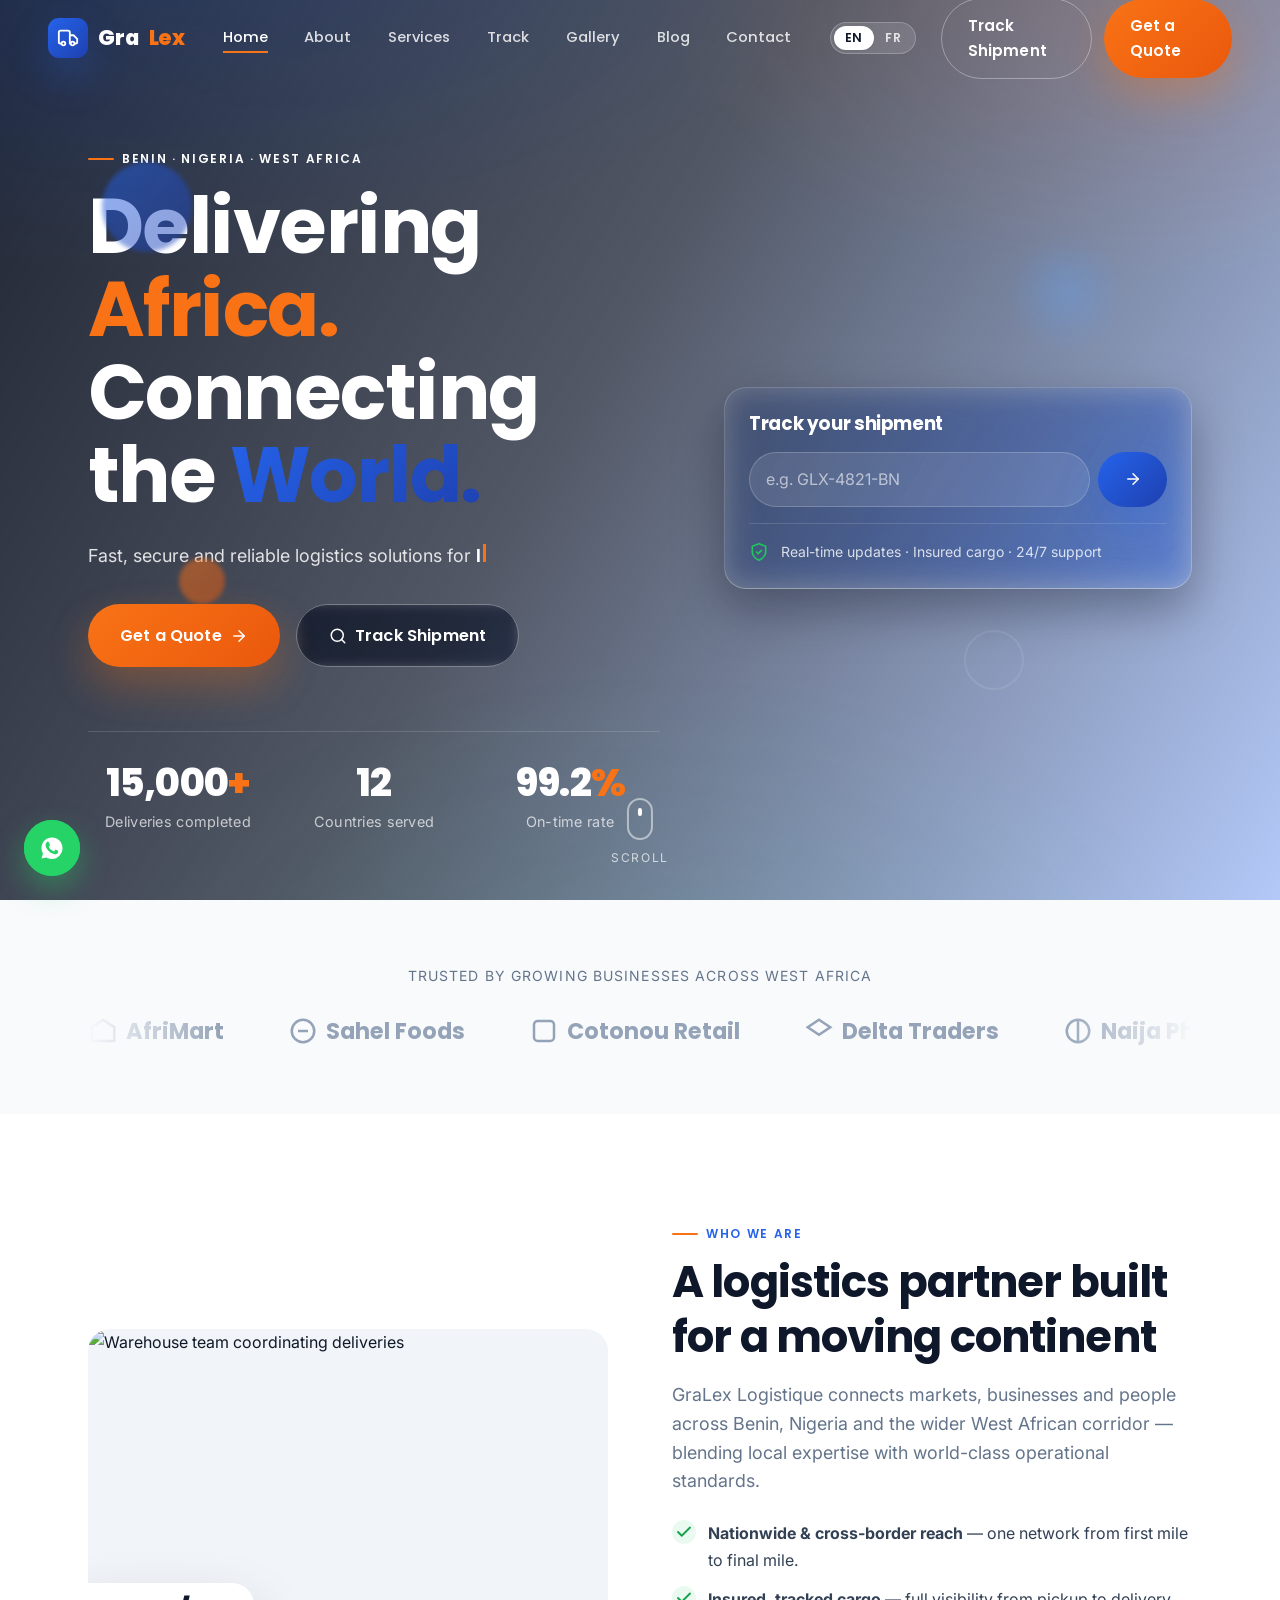
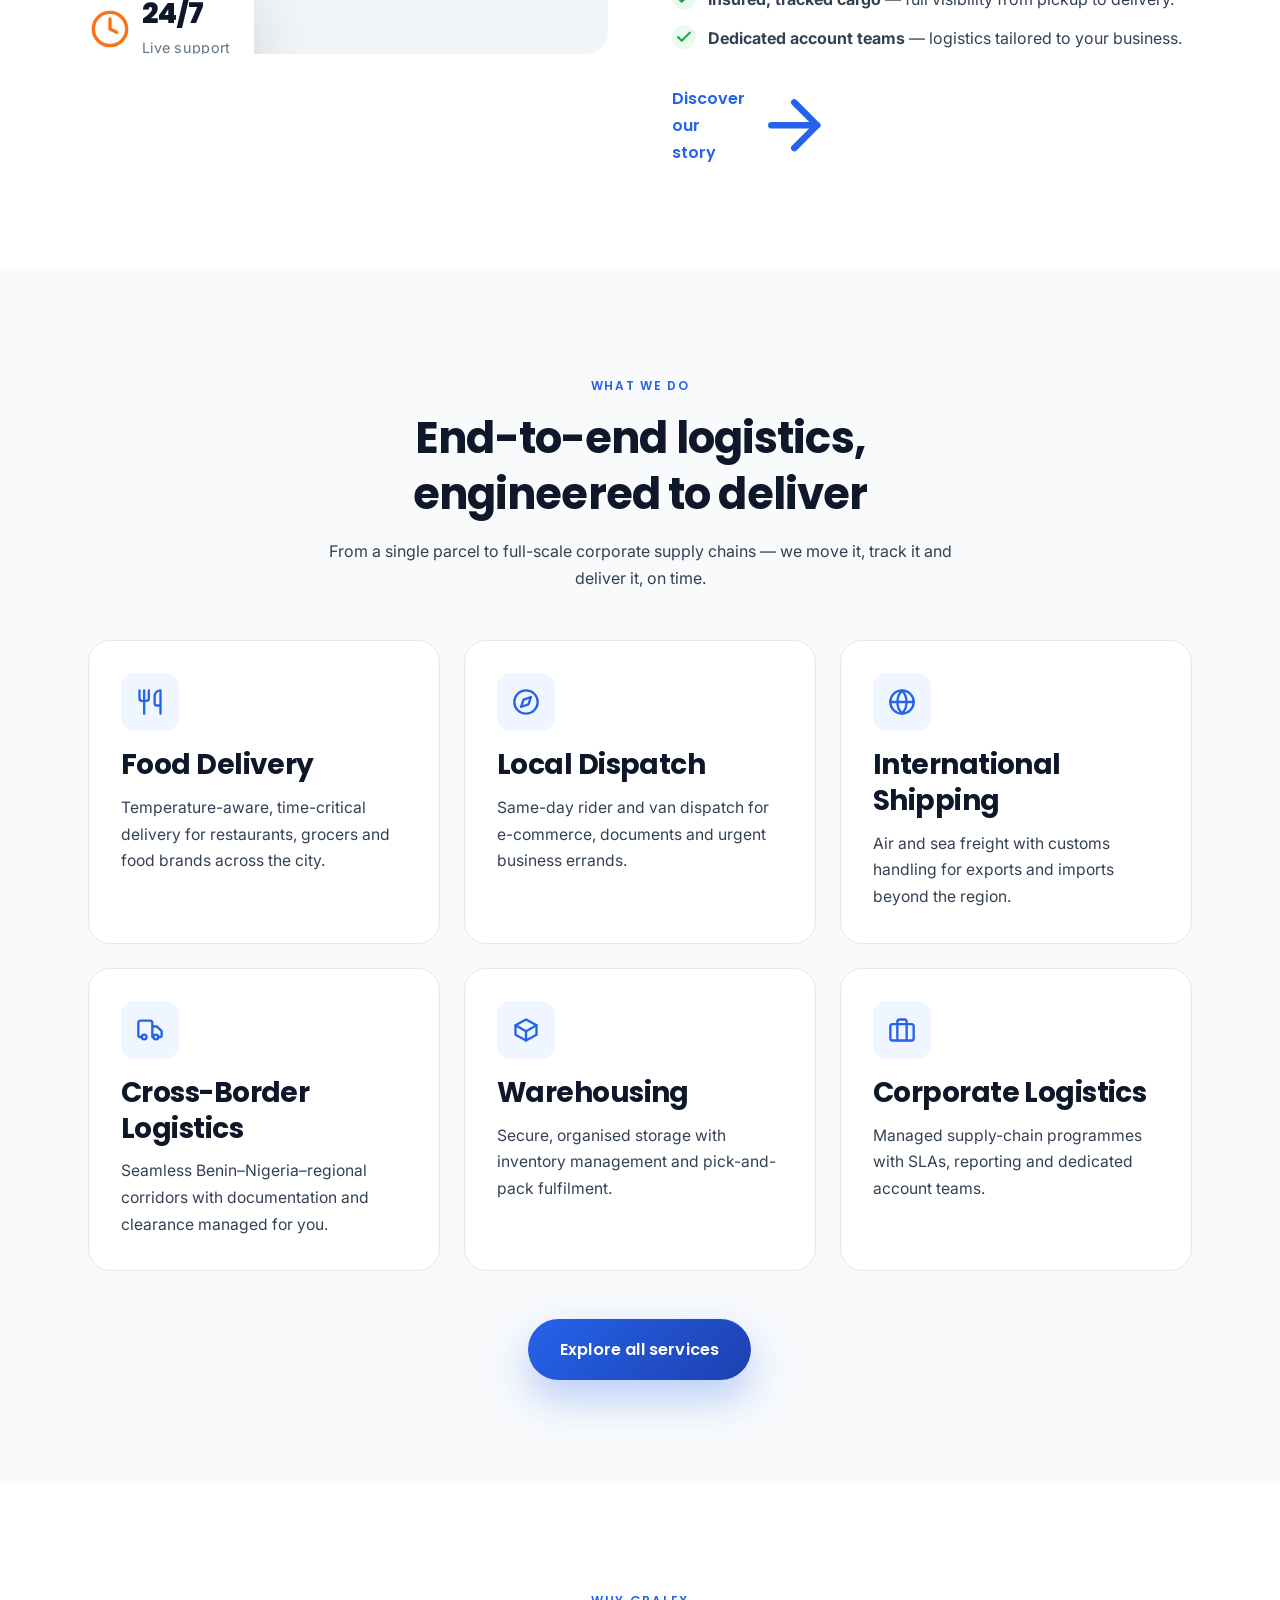
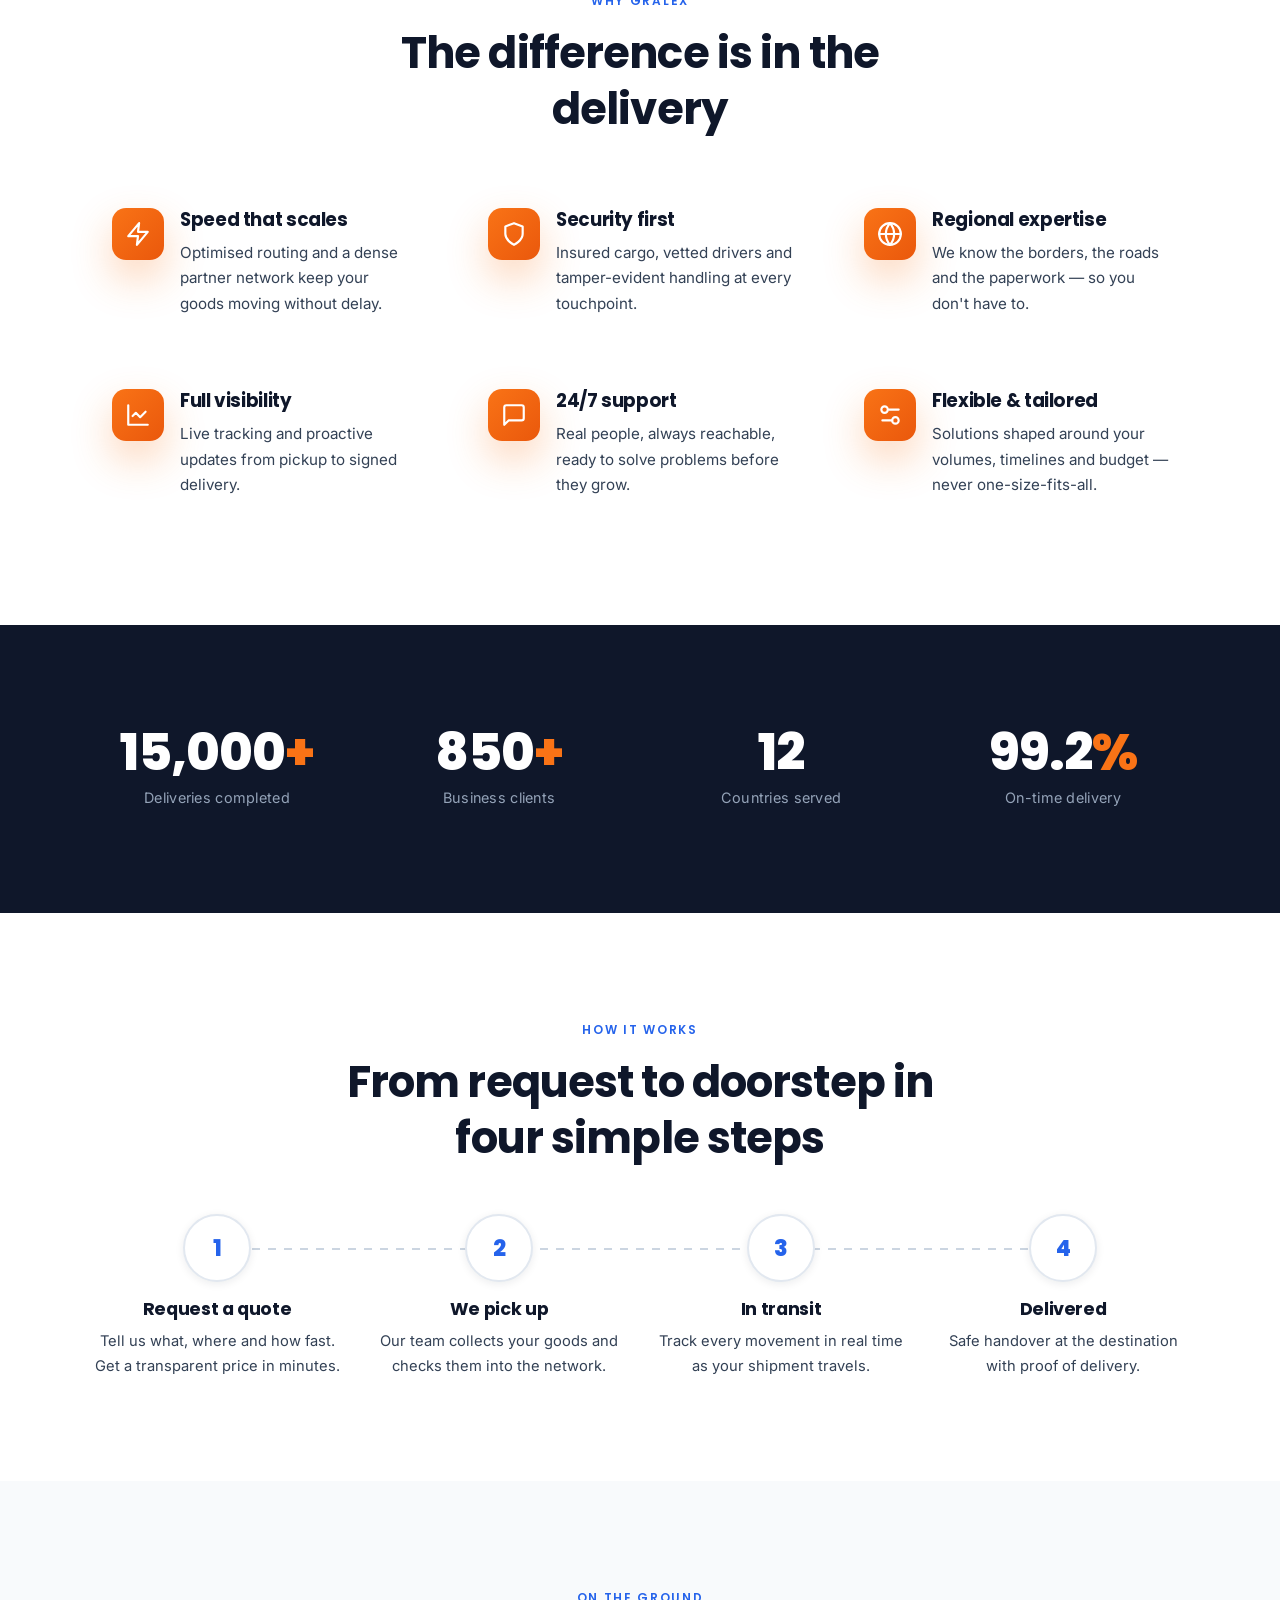
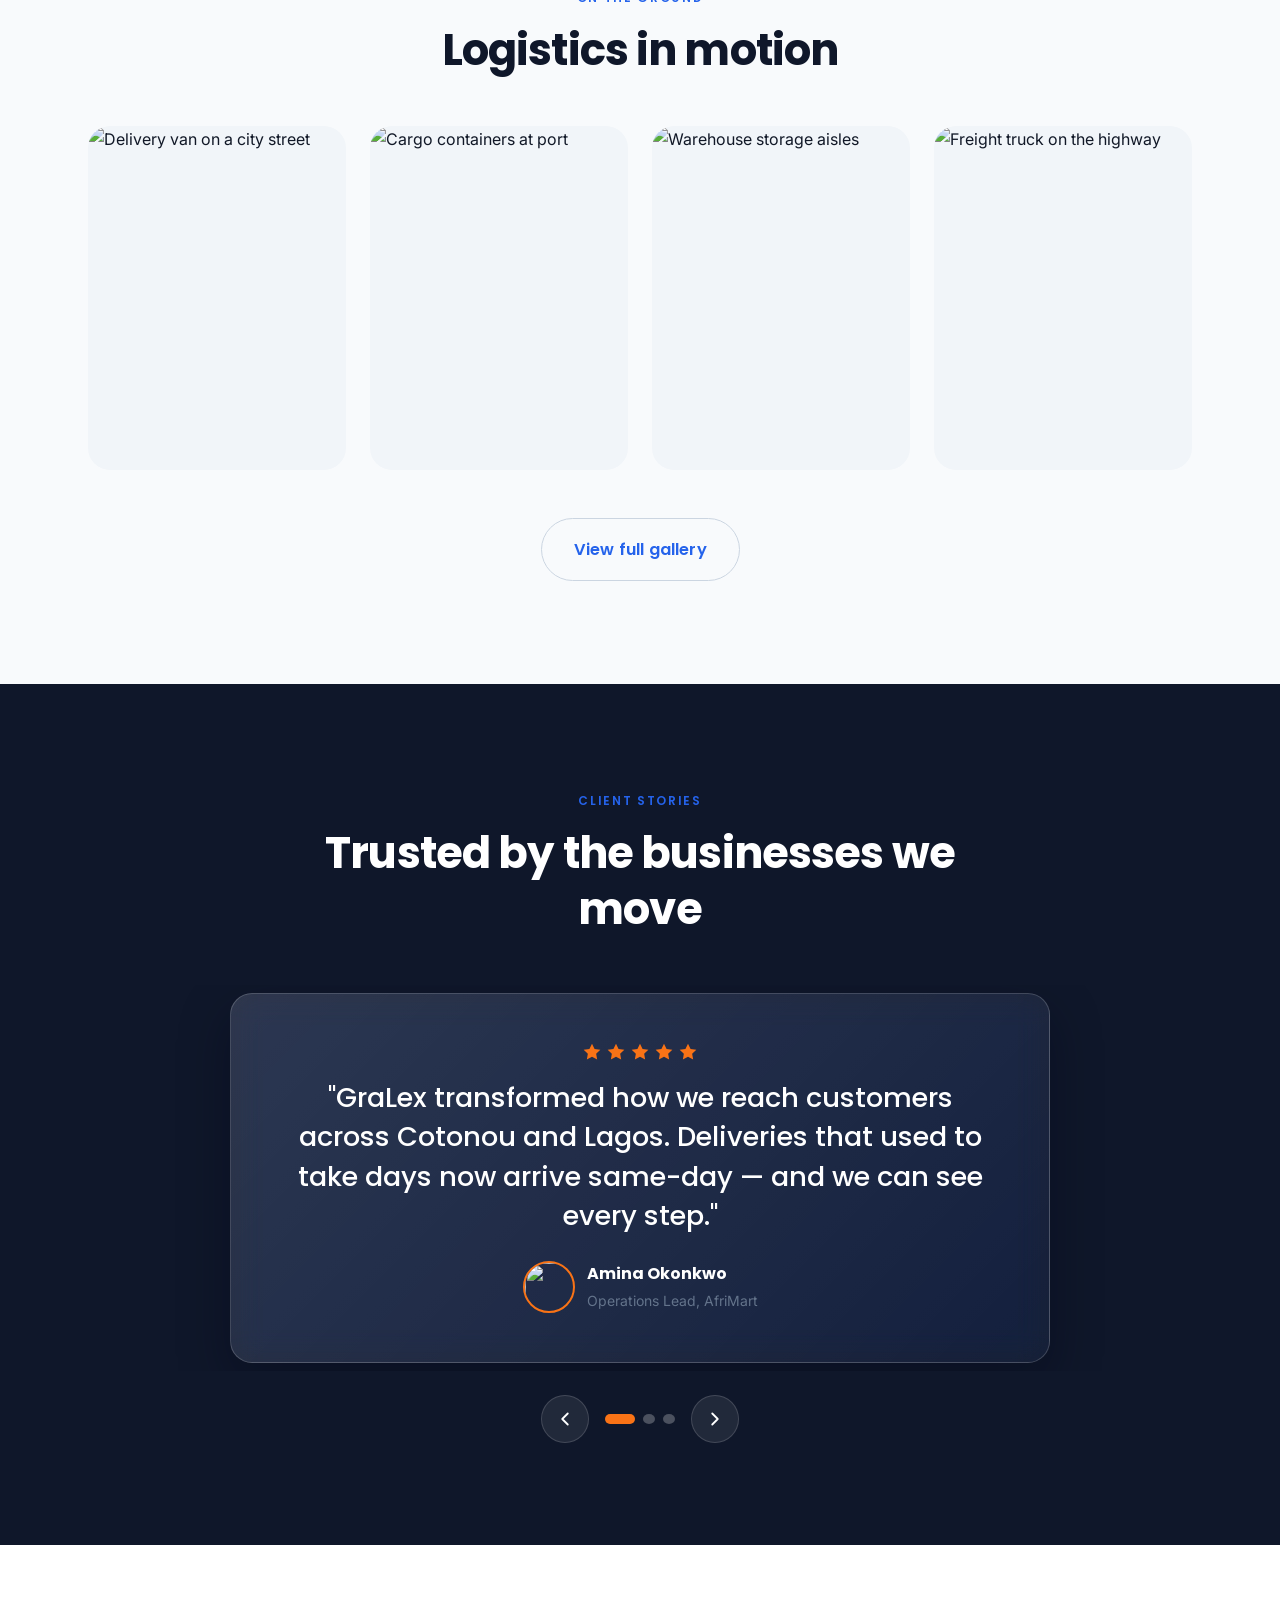
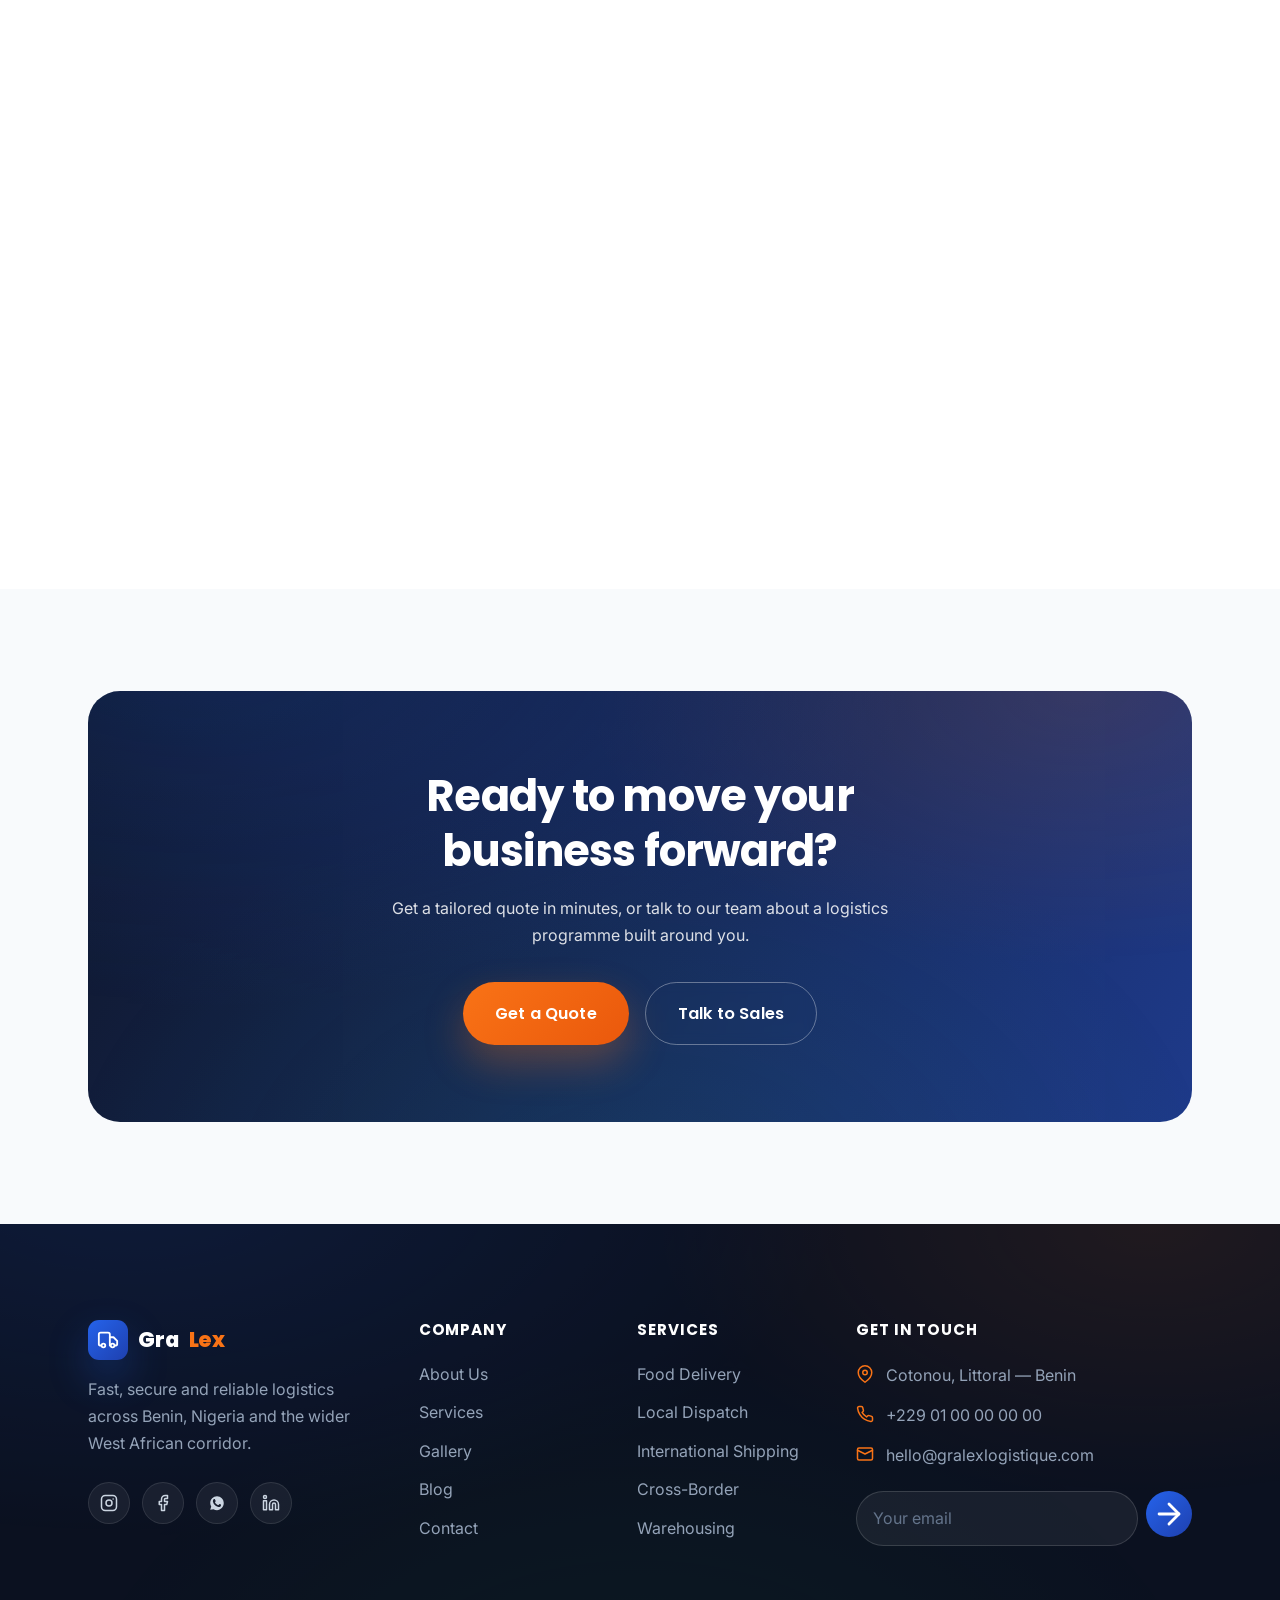
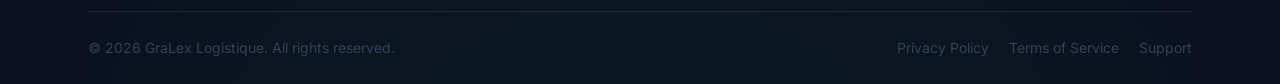
==== commit 2fd03685: "Add English/French language toggle across all pages - New js/i18n.js: 374-entry EN->FR dictionary + " ====
--- a/index.html
+++ b/index.html
@@ -521,6 +521,7 @@
 
 <!-- Scripts -->
 <script src="js/main.js"></script>
+<script src="js/i18n.js"></script>
 <script src="js/animations.js"></script>
 <script src="js/slider.js"></script>
 </body>
--- a/css/style.css
+++ b/css/style.css
@@ -299,6 +299,51 @@
 .nav__links a[aria-current="page"]::after { transform: scaleX(1); }
 
 .nav__cta { display: flex; align-items: center; gap: var(--sp-3); }
+
+/* Language toggle */
+.lang-toggle {
+  display: inline-flex;
+  padding: 3px;
+  border-radius: var(--r-pill);
+  background: rgba(255,255,255,0.12);
+  border: 1px solid rgba(255,255,255,0.22);
+  backdrop-filter: blur(6px);
+}
+.lang-toggle__btn {
+  padding: 0.35rem 0.7rem;
+  font-family: var(--font-head);
+  font-weight: 600;
+  font-size: 0.78rem;
+  letter-spacing: 0.04em;
+  color: rgba(255,255,255,0.8);
+  border-radius: var(--r-pill);
+  line-height: 1;
+  transition: background var(--t), color var(--t);
+}
+.lang-toggle__btn.active {
+  background: #fff;
+  color: var(--navy-800);
+  box-shadow: var(--sh-xs);
+}
+.nav.scrolled .lang-toggle,
+.nav.solid .lang-toggle {
+  background: var(--gray-100);
+  border-color: var(--gray-200);
+}
+.nav.scrolled .lang-toggle__btn,
+.nav.solid .lang-toggle__btn { color: var(--ink-muted); }
+.nav.scrolled .lang-toggle__btn.active,
+.nav.solid .lang-toggle__btn.active { background: var(--grad-brand); color: #fff; }
+
+/* Mobile variant lives inside the drawer CTA block */
+.lang-toggle--mobile {
+  align-self: center;
+  margin-top: var(--sp-2);
+  background: rgba(255,255,255,0.1);
+  border-color: rgba(255,255,255,0.2);
+}
+.lang-toggle--mobile .lang-toggle__btn { color: rgba(255,255,255,0.85); font-size: 0.9rem; padding: 0.5rem 1.1rem; }
+.lang-toggle--mobile .lang-toggle__btn.active { background: #fff; color: var(--navy-800); }
 
 /* Scrolled state */
 .nav.scrolled {
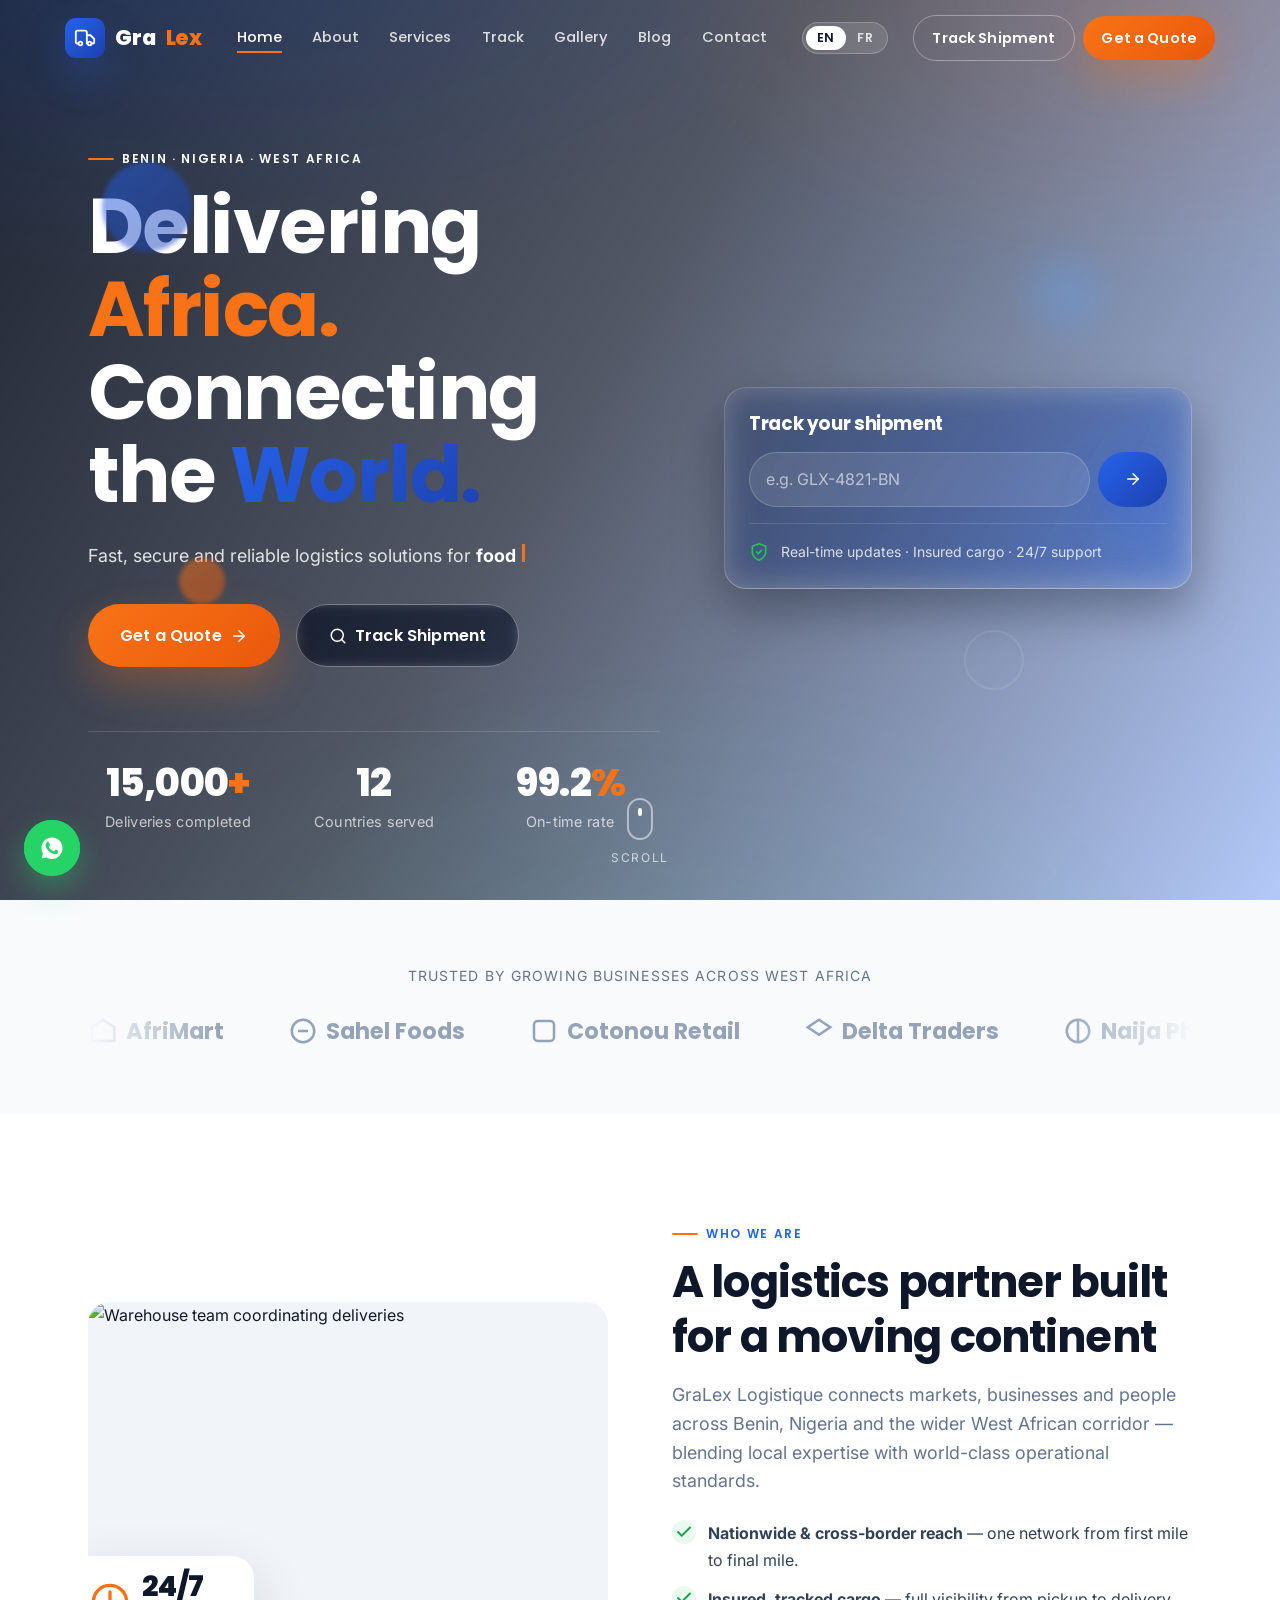
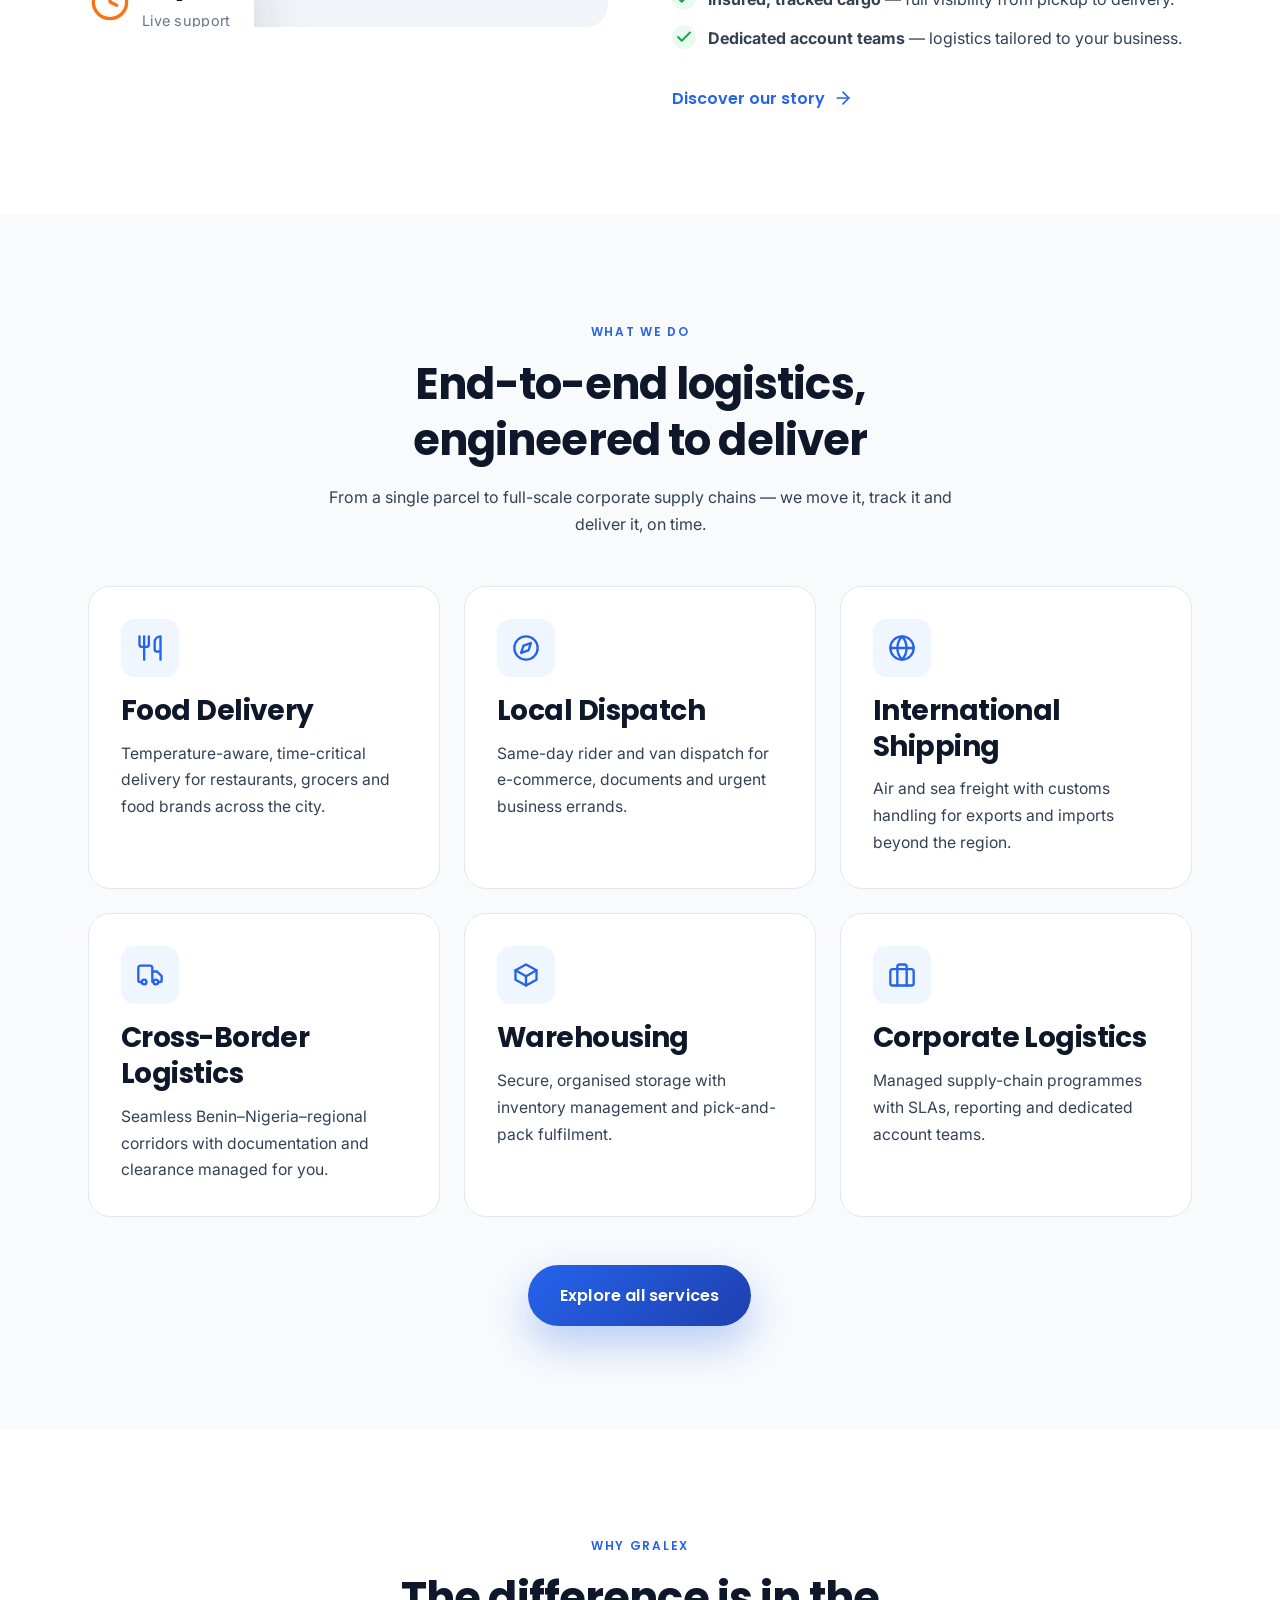
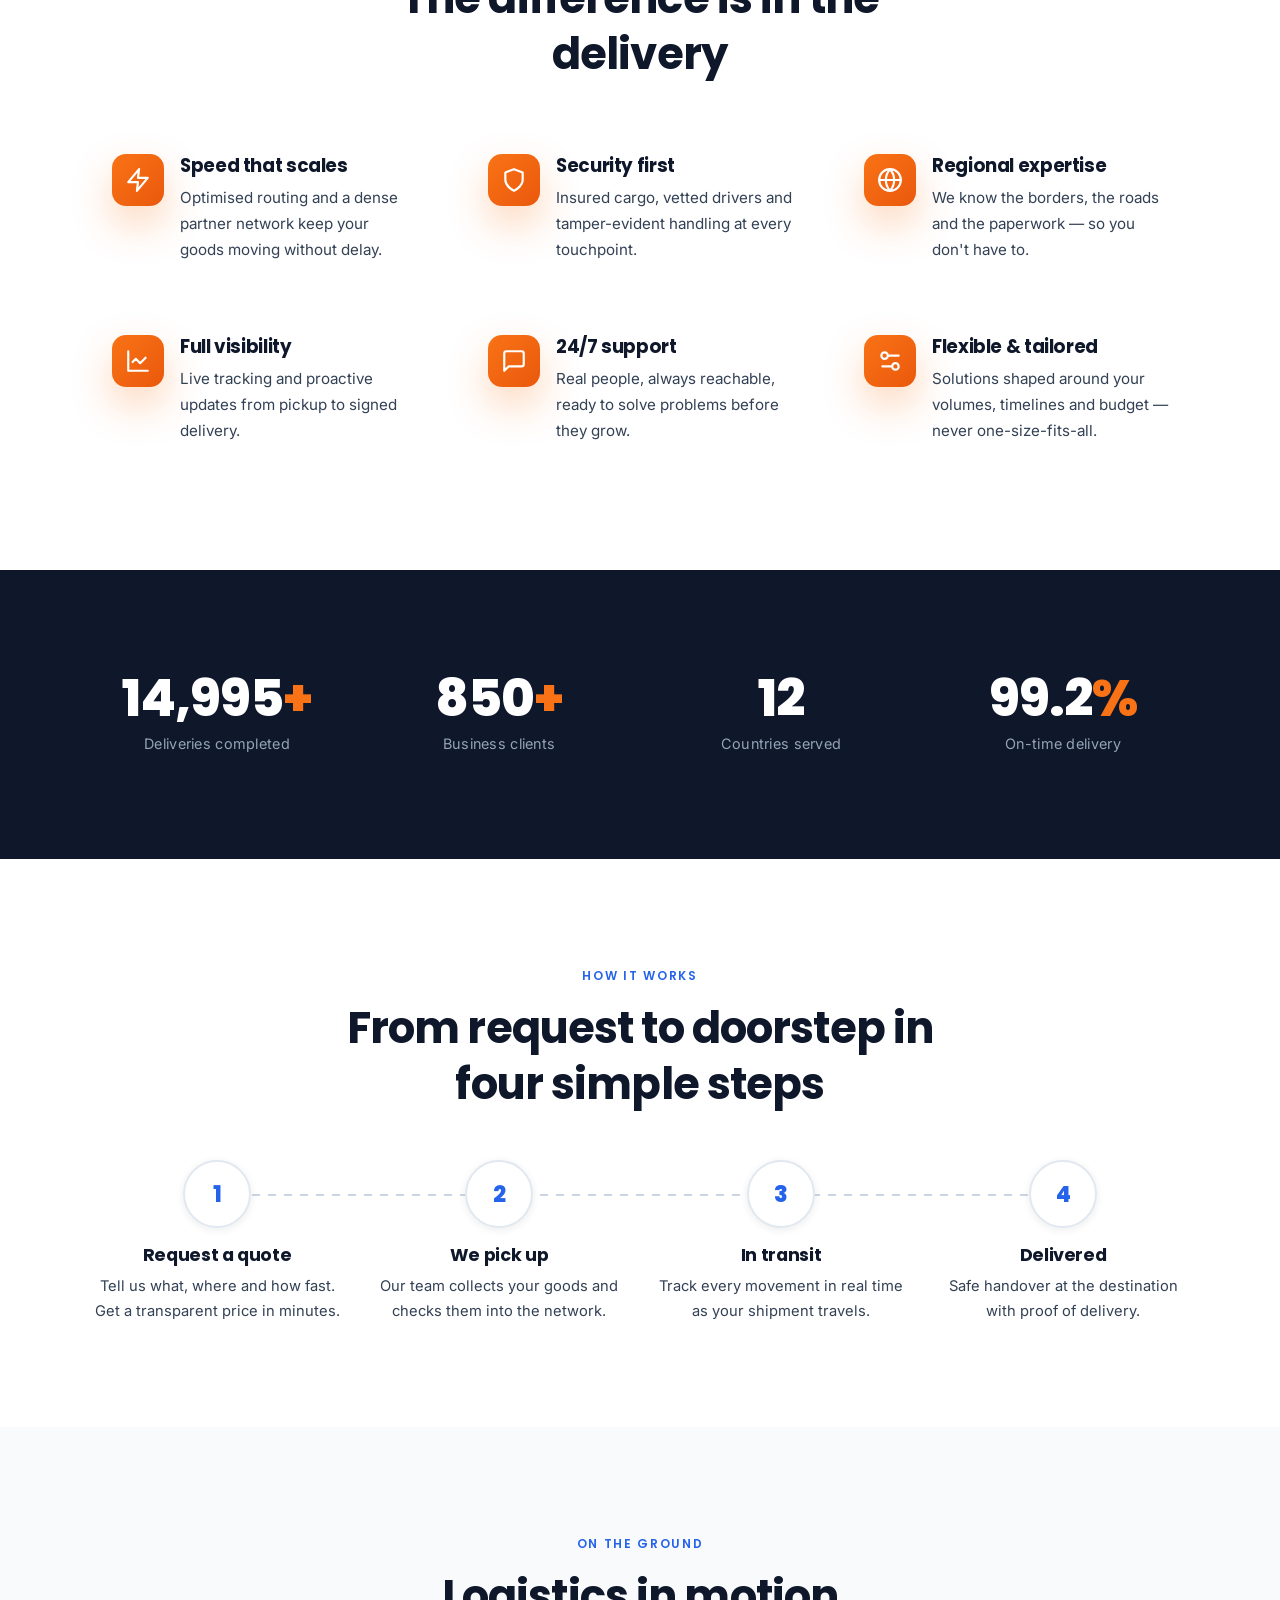
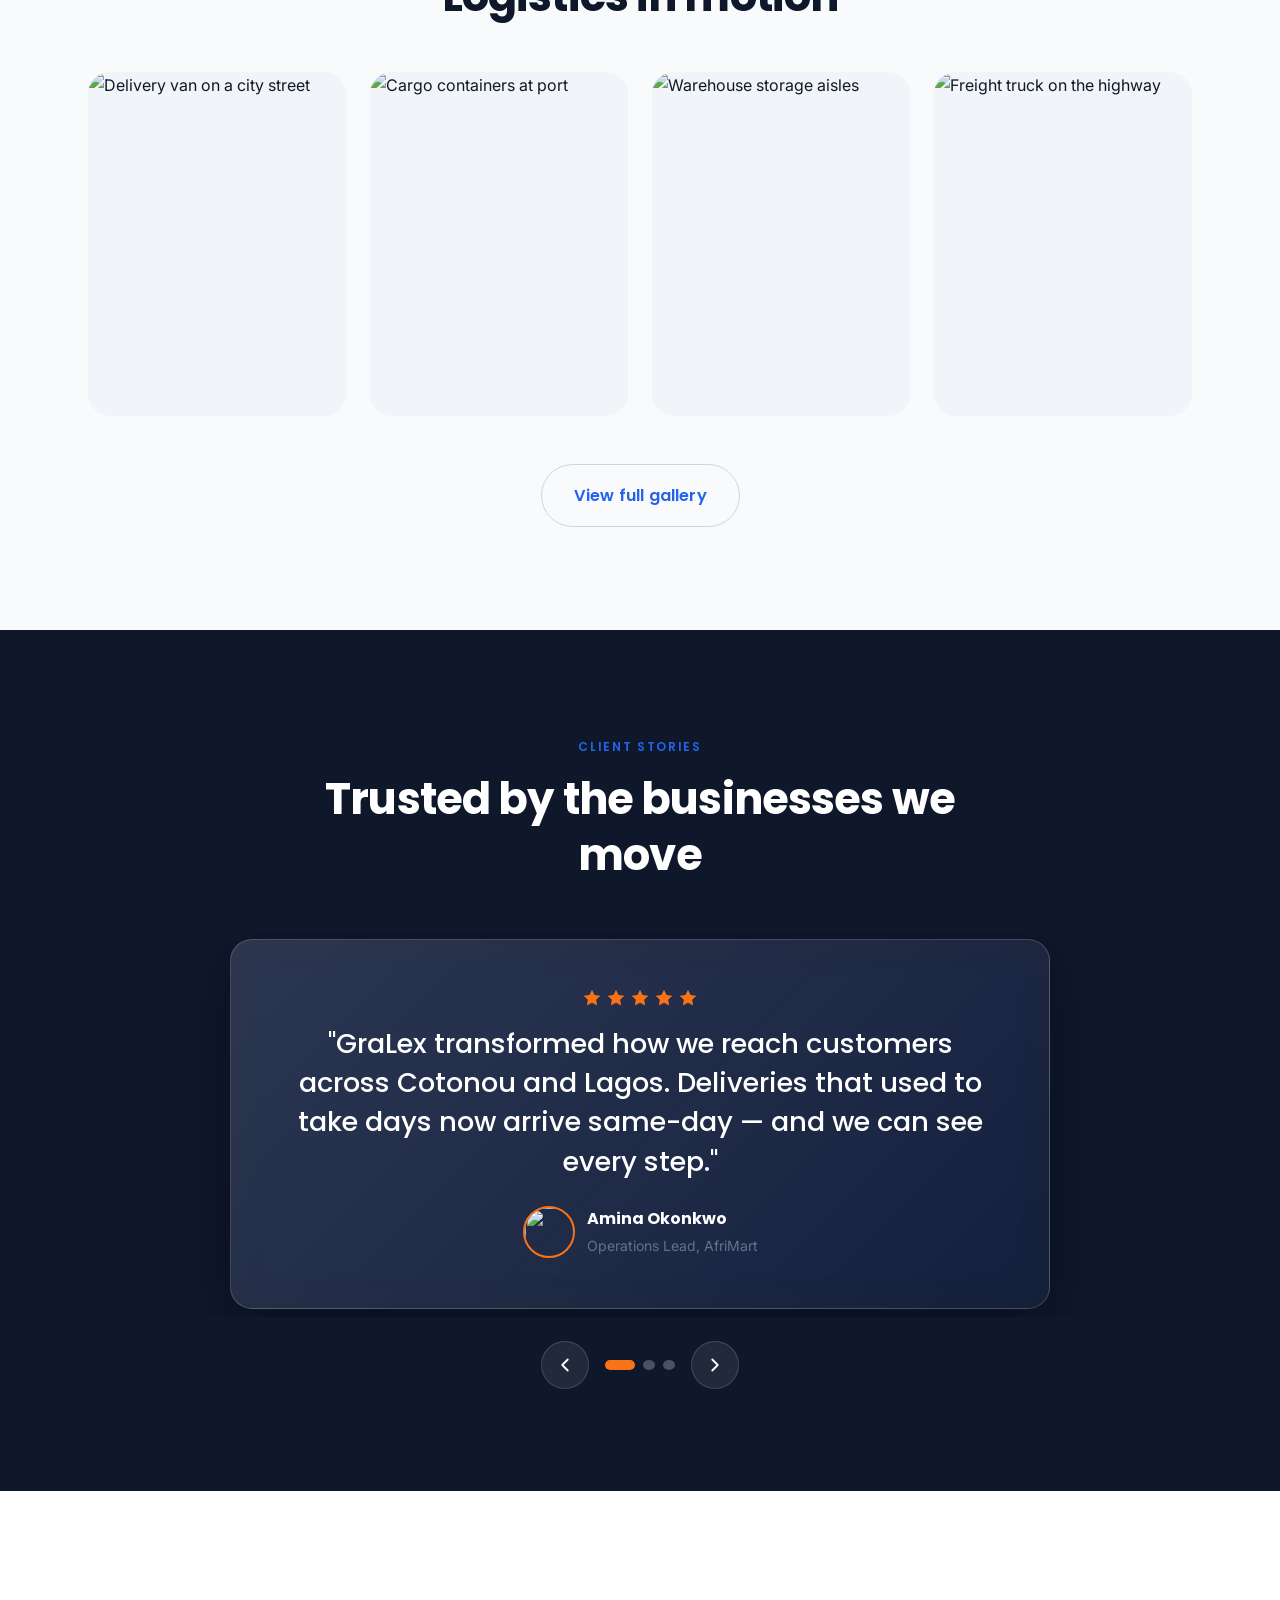
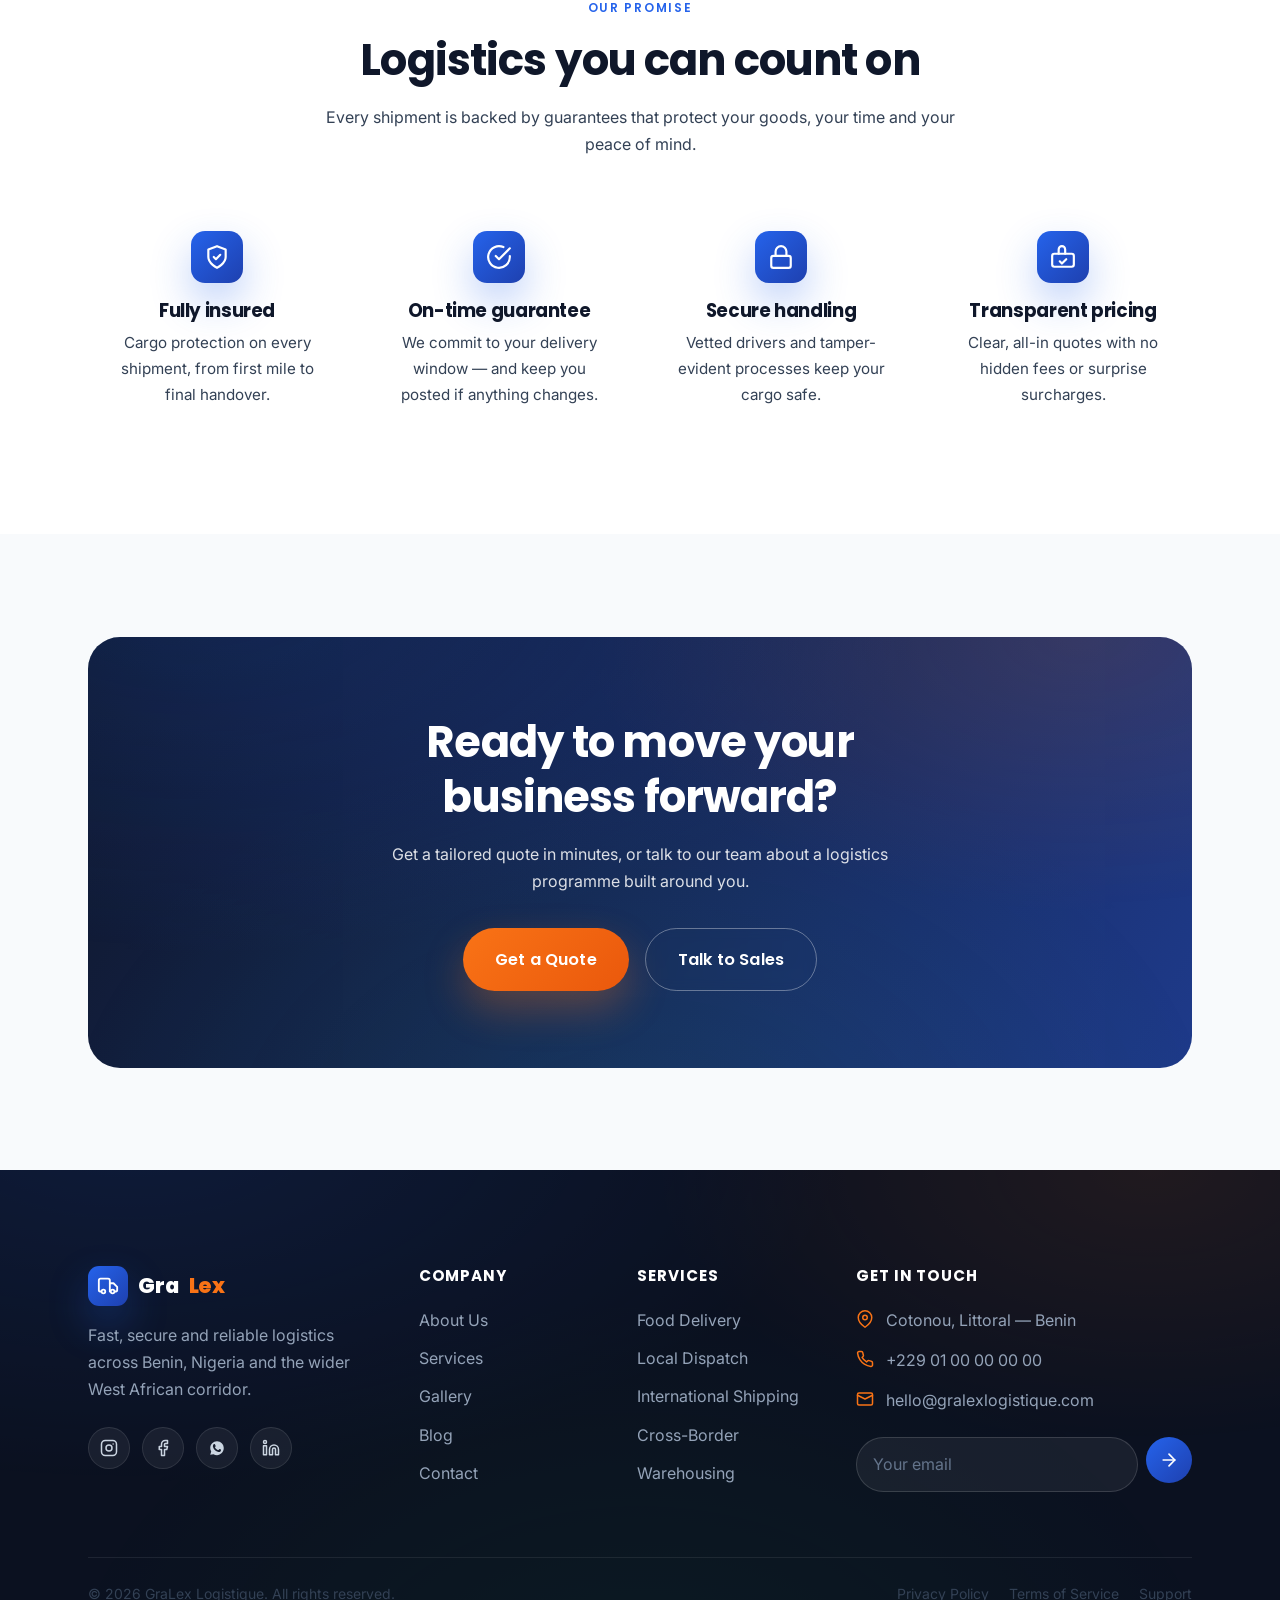
==== commit 6085f6ba: "Add close button to mobile drawer markup Insert the .mobile-menu__close button (already styled and w" ====
--- a/index.html
+++ b/index.html
@@ -82,6 +82,7 @@
 
 <!-- Mobile drawer -->
 <div class="mobile-menu" id="mobileMenu">
+  <button class="mobile-menu__close" type="button" aria-label="Close menu"></button>
   <a href="index.html">Home <span>&rarr;</span></a>
   <a href="about.html">About <span>&rarr;</span></a>
   <a href="services.html">Services <span>&rarr;</span></a>
--- a/css/style.css
+++ b/css/style.css
@@ -13,6 +13,7 @@
 html {
   scroll-behavior: smooth;
   -webkit-text-size-adjust: 100%;
+  overflow-x: clip; /* clips horizontal overflow WITHOUT creating a scroll container (keeps position:sticky working) */
 }
 
 body {
@@ -23,11 +24,15 @@
   background: var(--bg);
   -webkit-font-smoothing: antialiased;
   text-rendering: optimizeLegibility;
-  overflow-x: hidden;
 }
 
 img, picture, svg, video { display: block; max-width: 100%; }
 img { height: auto; }
+
+/* Safe default size for inline icon SVGs. Any component rule that targets
+   `.something svg` is more specific and overrides this, so sized icons are
+   unaffected — this only reins in stray icons that lack an explicit size. */
+svg { width: 1.25em; height: 1.25em; flex-shrink: 0; }
 
 a { color: inherit; text-decoration: none; }
 ul, ol { list-style: none; padding: 0; }
@@ -126,6 +131,7 @@
   font-weight: 600;
   font-size: 0.95rem;
   letter-spacing: 0.01em;
+  white-space: nowrap;
   color: var(--btn-fg);
   background: var(--btn-bg);
   border-radius: var(--r-pill);
@@ -229,20 +235,26 @@
   position: fixed;
   top: 0; left: 0; right: 0;
   z-index: var(--z-nav);
-  height: var(--nav-h);
-  display: flex;
-  align-items: center;
-  transition: background var(--t) var(--ease), box-shadow var(--t), height var(--t);
+  display: block;
+  padding: 0 var(--gutter);
+  transition: padding var(--t) var(--ease);
 }
 .nav__inner {
   width: 100%;
   max-width: var(--container-wide);
+  height: var(--nav-h);
   margin-inline: auto;
-  padding-inline: var(--gutter);
+  padding-inline: clamp(0.5rem, 2vw, 1rem);
   display: flex;
   align-items: center;
   justify-content: space-between;
-  gap: var(--sp-5);
+  gap: var(--sp-3);
+  border: 1px solid transparent;
+  border-radius: 0;
+  transition: height var(--t) var(--ease), max-width var(--t) var(--ease),
+    background var(--t) var(--ease), box-shadow var(--t) var(--ease),
+    border-color var(--t) var(--ease), border-radius var(--t) var(--ease),
+    padding var(--t) var(--ease);
 }
 .brand {
   display: inline-flex;
@@ -274,10 +286,11 @@
 }
 .nav__links a {
   position: relative;
-  padding: 0.5rem 0.9rem;
+  padding: 0.5rem 0.7rem;
   font-family: var(--font-head);
   font-weight: 500;
   font-size: 0.92rem;
+  white-space: nowrap;
   color: rgba(255,255,255,0.82);
   border-radius: var(--r-sm);
   transition: color var(--t);
@@ -285,7 +298,7 @@
 .nav__links a::after {
   content: "";
   position: absolute;
-  left: 0.9rem; right: 0.9rem;
+  left: 0.7rem; right: 0.7rem;
   bottom: 0.35rem;
   height: 2px;
   background: var(--accent);
@@ -298,7 +311,8 @@
 .nav__links a:hover::after,
 .nav__links a[aria-current="page"]::after { transform: scaleX(1); }
 
-.nav__cta { display: flex; align-items: center; gap: var(--sp-3); }
+.nav__cta { display: flex; align-items: center; gap: var(--sp-2); flex-shrink: 0; }
+.nav__cta .btn { padding: 0.6rem 1.15rem; font-size: 0.9rem; }
 
 /* Language toggle */
 .lang-toggle {
@@ -345,82 +359,241 @@
 .lang-toggle--mobile .lang-toggle__btn { color: rgba(255,255,255,0.85); font-size: 0.9rem; padding: 0.5rem 1.1rem; }
 .lang-toggle--mobile .lang-toggle__btn.active { background: #fff; color: var(--navy-800); }
 
-/* Scrolled state */
-.nav.scrolled {
-  height: 66px;
-  background: rgba(255,255,255,0.86);
-  backdrop-filter: saturate(180%) blur(14px);
-  box-shadow: 0 6px 24px rgba(15,23,42,0.08);
-  border-bottom: 1px solid var(--gray-200);
+/* Scrolled state — the bar detaches into a floating glass container */
+.nav.scrolled { padding-top: 0.7rem; }
+.nav.scrolled .nav__inner {
+  height: 62px;
+  max-width: 1240px;
+  padding-inline: 0.9rem 0.9rem;
+  background: rgba(255,255,255,0.72);
+  -webkit-backdrop-filter: saturate(180%) blur(18px);
+  backdrop-filter: saturate(180%) blur(18px);
+  border-color: rgba(255,255,255,0.65);
+  border-radius: var(--r-lg);
+  box-shadow: 0 14px 38px rgba(15,23,42,0.14), inset 0 1px 0 rgba(255,255,255,0.75);
 }
 .nav.scrolled .brand { color: var(--navy-800); }
 .nav.scrolled .nav__links a { color: var(--ink-soft); }
 .nav.scrolled .nav__links a:hover,
 .nav.scrolled .nav__links a[aria-current="page"] { color: var(--navy-800); }
 .nav.scrolled .nav__toggle span { background: var(--navy-800); }
-
-/* On light-header pages (interior pages) start scrolled-style immediately */
-.nav.solid { position: sticky; }
-
-/* Hamburger */
+/* Ghost "Track" button is invisible on the light glass bar — give it an ink outline */
+.nav.scrolled .btn-ghost {
+  color: var(--brand-ink);
+  border-color: var(--gray-300);
+  backdrop-filter: none;
+}
+.nav.scrolled .btn-ghost:hover {
+  background: var(--blue-050);
+  border-color: var(--brand);
+}
+
+/* Interior pages render the floating bar immediately (no transparent hero behind it) */
+.nav.solid { position: fixed; }
+
+/* Hamburger — modern glass pill toggle */
 .nav__toggle {
   display: none;
-  flex-direction: column;
-  gap: 5px;
-  width: 44px; height: 44px;
+  position: relative;
+  width: 46px; height: 46px;
   align-items: center;
   justify-content: center;
-  border-radius: var(--r-sm);
-}
+  border-radius: 14px;
+  background: rgba(255, 255, 255, 0.06);
+  border: 1px solid rgba(255, 255, 255, 0.14);
+  -webkit-backdrop-filter: blur(10px);
+  backdrop-filter: blur(10px);
+  cursor: pointer;
+  overflow: hidden;
+  transition: background var(--t) var(--ease), border-color var(--t) var(--ease), transform var(--t) var(--ease);
+}
+.nav__toggle::before {
+  content: "";
+  position: absolute;
+  inset: 0;
+  background: linear-gradient(135deg, var(--blue-500, #2563EB), var(--orange-500, #F97316));
+  opacity: 0;
+  transition: opacity var(--t) var(--ease);
+}
+.nav__toggle:hover {
+  transform: translateY(-1px);
+  border-color: rgba(255, 255, 255, 0.28);
+}
+.nav__toggle:hover::before { opacity: 0.14; }
+.nav__toggle:active { transform: translateY(0) scale(0.96); }
 .nav__toggle span {
-  width: 24px; height: 2px;
+  position: absolute;
+  left: 50%;
+  width: 20px; height: 2px;
+  margin-left: -10px;
   background: #fff;
   border-radius: 2px;
-  transition: transform var(--t) var(--ease), opacity var(--t);
-}
-.nav__toggle.open span:nth-child(1) { transform: translateY(7px) rotate(45deg); }
-.nav__toggle.open span:nth-child(2) { opacity: 0; }
-.nav__toggle.open span:nth-child(3) { transform: translateY(-7px) rotate(-45deg); }
-
-/* Mobile drawer */
+  transition: transform 0.4s cubic-bezier(0.68, -0.4, 0.27, 1.4), width 0.3s var(--ease), opacity 0.25s var(--ease);
+}
+.nav__toggle span:nth-child(1) { transform: translateY(-6px); width: 20px; }
+.nav__toggle span:nth-child(2) { transform: translateY(0); width: 14px; margin-left: -4px; }
+.nav__toggle span:nth-child(3) { transform: translateY(6px); width: 20px; }
+.nav__toggle:hover span:nth-child(2) { width: 20px; margin-left: -10px; }
+.nav__toggle.open { background: rgba(255, 255, 255, 0.06); }
+.nav__toggle.open span:nth-child(1) { transform: translateY(0) rotate(45deg); width: 22px; margin-left: -11px; }
+.nav__toggle.open span:nth-child(2) { opacity: 0; transform: translateX(-12px); }
+.nav__toggle.open span:nth-child(3) { transform: translateY(0) rotate(-45deg); width: 22px; margin-left: -11px; }
+
+/* Mobile drawer — frosted glass panel */
 .mobile-menu {
   position: fixed;
   inset: 0;
   z-index: var(--z-overlay);
-  background: var(--navy-900);
+  background: linear-gradient(160deg, rgba(15, 23, 42, 0.94), rgba(15, 23, 42, 0.88));
+  -webkit-backdrop-filter: blur(22px) saturate(140%);
+  backdrop-filter: blur(22px) saturate(140%);
   display: flex;
   flex-direction: column;
-  padding: calc(var(--nav-h) + 1rem) var(--gutter) var(--sp-6);
+  padding: calc(var(--nav-h) + 1.75rem) var(--gutter) var(--sp-6);
   transform: translateX(100%);
   transition: transform var(--t-slow) var(--ease);
   overflow-y: auto;
+  counter-reset: menu;
+}
+/* Ambient accent glows behind the menu */
+.mobile-menu::before,
+.mobile-menu::after {
+  content: "";
+  position: absolute;
+  width: 60vw; height: 60vw;
+  max-width: 420px; max-height: 420px;
+  border-radius: 50%;
+  filter: blur(90px);
+  opacity: 0.25;
+  pointer-events: none;
+  z-index: -1;
+}
+.mobile-menu::before {
+  top: -12%; right: -18%;
+  background: radial-gradient(circle, var(--blue-500, #3b82f6), transparent 70%);
+}
+.mobile-menu::after {
+  bottom: -12%; left: -18%;
+  background: radial-gradient(circle, var(--orange-500, #f97316), transparent 70%);
 }
 .mobile-menu.open { transform: translateX(0); }
-.mobile-menu a {
-  padding: 1.05rem 0;
+
+/* Close button — top-right of the drawer */
+.mobile-menu__close {
+  position: absolute;
+  top: calc(var(--nav-h) - 2.9rem);
+  right: var(--gutter);
+  width: 44px; height: 44px;
+  display: flex;
+  align-items: center;
+  justify-content: center;
+  border-radius: 50%;
+  background: rgba(255, 255, 255, 0.06);
+  border: 1px solid rgba(255, 255, 255, 0.14);
+  color: #fff;
+  cursor: pointer;
+  z-index: 2;
+  transition: background var(--t) var(--ease), border-color var(--t) var(--ease), transform var(--t) var(--ease);
+}
+.mobile-menu__close::before,
+.mobile-menu__close::after {
+  content: "";
+  position: absolute;
+  width: 18px; height: 2px;
+  background: currentColor;
+  border-radius: 2px;
+}
+.mobile-menu__close::before { transform: rotate(45deg); }
+.mobile-menu__close::after  { transform: rotate(-45deg); }
+.mobile-menu__close:hover {
+  background: rgba(255, 255, 255, 0.12);
+  border-color: rgba(255, 255, 255, 0.3);
+  transform: rotate(90deg);
+}
+
+/* Nav links — numbered index rows */
+.mobile-menu > a {
+  position: relative;
+  counter-increment: menu;
+  padding: 1.05rem 1rem 1.05rem 3.25rem;
+  margin: 0 -1rem;
+  border-radius: var(--r-md, 12px);
   font-family: var(--font-head);
   font-weight: 600;
-  font-size: 1.4rem;
+  font-size: 1.5rem;
+  letter-spacing: -0.01em;
   color: #fff;
   border-bottom: 1px solid rgba(255,255,255,0.08);
   display: flex;
   justify-content: space-between;
   align-items: center;
   opacity: 0;
-  transform: translateX(20px);
-}
-.mobile-menu.open a {
+  transform: translateX(24px);
+  transition: color var(--t) var(--ease), background var(--t) var(--ease), padding-left var(--t) var(--ease);
+}
+/* Auto index number (01, 02, …) */
+.mobile-menu > a::before {
+  content: counter(menu, decimal-leading-zero);
+  position: absolute;
+  left: 1rem;
+  font-family: var(--font-body, inherit);
+  font-size: 0.72rem;
+  font-weight: 700;
+  letter-spacing: 0.08em;
+  color: var(--orange-500, #f97316);
+  opacity: 0.65;
+  transition: opacity var(--t) var(--ease), transform var(--t) var(--ease);
+}
+.mobile-menu > a span {
+  color: var(--orange-500, #f97316);
+  transform: translateX(-6px);
+  opacity: 0;
+  transition: transform var(--t) var(--ease), opacity var(--t) var(--ease);
+}
+/* Hover / active-tap state */
+.mobile-menu > a:hover,
+.mobile-menu > a:focus-visible {
+  background: rgba(255, 255, 255, 0.05);
+  padding-left: 3.75rem;
+}
+.mobile-menu > a:hover::before,
+.mobile-menu > a:focus-visible::before {
+  opacity: 1;
+  transform: translateX(2px);
+}
+.mobile-menu > a:hover span,
+.mobile-menu > a:focus-visible span {
+  transform: translateX(0);
+  opacity: 1;
+}
+
+.mobile-menu.open > a {
   animation: menuItemIn 480ms var(--ease) forwards;
 }
-.mobile-menu.open a:nth-child(1) { animation-delay: 0.08s; }
-.mobile-menu.open a:nth-child(2) { animation-delay: 0.14s; }
-.mobile-menu.open a:nth-child(3) { animation-delay: 0.20s; }
-.mobile-menu.open a:nth-child(4) { animation-delay: 0.26s; }
-.mobile-menu.open a:nth-child(5) { animation-delay: 0.32s; }
-.mobile-menu.open a:nth-child(6) { animation-delay: 0.38s; }
-.mobile-menu.open a:nth-child(7) { animation-delay: 0.44s; }
-.mobile-menu.open a:nth-child(8) { animation-delay: 0.50s; }
-.mobile-menu__cta { margin-top: var(--sp-6); display: grid; gap: var(--sp-3); }
+.mobile-menu.open > a:nth-of-type(1) { animation-delay: 0.08s; }
+.mobile-menu.open > a:nth-of-type(2) { animation-delay: 0.14s; }
+.mobile-menu.open > a:nth-of-type(3) { animation-delay: 0.20s; }
+.mobile-menu.open > a:nth-of-type(4) { animation-delay: 0.26s; }
+.mobile-menu.open > a:nth-of-type(5) { animation-delay: 0.32s; }
+.mobile-menu.open > a:nth-of-type(6) { animation-delay: 0.38s; }
+.mobile-menu.open > a:nth-of-type(7) { animation-delay: 0.44s; }
+
+.mobile-menu__cta {
+  margin-top: auto;
+  padding-top: var(--sp-6);
+  display: grid;
+  gap: var(--sp-3);
+  justify-items: stretch;
+  opacity: 0;
+  transform: translateY(16px);
+}
+.mobile-menu__cta .btn {
+  width: 100%;
+  margin: 0;
+}
+.mobile-menu.open .mobile-menu__cta {
+  animation: menuItemIn 520ms var(--ease) 0.5s forwards;
+}
 
 .body-lock { overflow: hidden; }
 
@@ -769,11 +942,14 @@
 
 .hero__inner {
   display: grid;
-  grid-template-columns: 1.1fr 0.9fr;
+  /* minmax(0,…) prevents grid blow-out: the glass card's input can no longer
+     force a track wider than the viewport. */
+  grid-template-columns: minmax(0, 1.1fr) minmax(0, 0.9fr);
   align-items: center;
   gap: var(--sp-8);
   width: 100%;
 }
+.hero__content, .hero__panel { min-width: 0; }
 .hero__content { max-width: 640px; }
 .hero .eyebrow { color: #fff; }
 .hero .eyebrow::before { background: var(--accent); }
--- a/css/responsive.css
+++ b/css/responsive.css
@@ -30,21 +30,27 @@
   .quote-aside { position: static; grid-template-columns: 1fr 1fr; display: grid; }
 }
 
+/* ---- Nav collapses to hamburger (<=1180) ------------------------------- */
+/* Collapses well before the layout breaks so the full nav (brand + 7 links +
+   two CTA buttons, longer still in French) never crowds, wraps, or overflows
+   the bar — which pushed "Get a Quote" past the navbar's right edge. */
+@media (max-width: 1180px) {
+  .nav__links, .nav__cta { display: none; }
+  .nav__toggle { display: flex; }
+}
+
 /* ---- Small laptop / large tablet (<=992) ------------------------------- */
 @media (max-width: 992px) {
   .hero__inner { grid-template-columns: 1fr; }
-  .hero__panel { max-width: 460px; }
+  .hero__panel { max-width: 460px; width: 100%; }
   .hero__content { max-width: 100%; }
+  .hero__track-row input { min-width: 0; }
   .contact-grid { grid-template-columns: 1fr; }
   .masonry { columns: 2; }
 }
 
 /* ---- Tablet (<=900) ---------------------------------------------------- */
 @media (max-width: 900px) {
-  /* Nav collapses to hamburger */
-  .nav__links, .nav__cta { display: none; }
-  .nav__toggle { display: flex; }
-
   .cols-3 { grid-template-columns: repeat(2, 1fr); }
   .stats { grid-template-columns: repeat(2, 1fr); gap: var(--sp-6); }
 
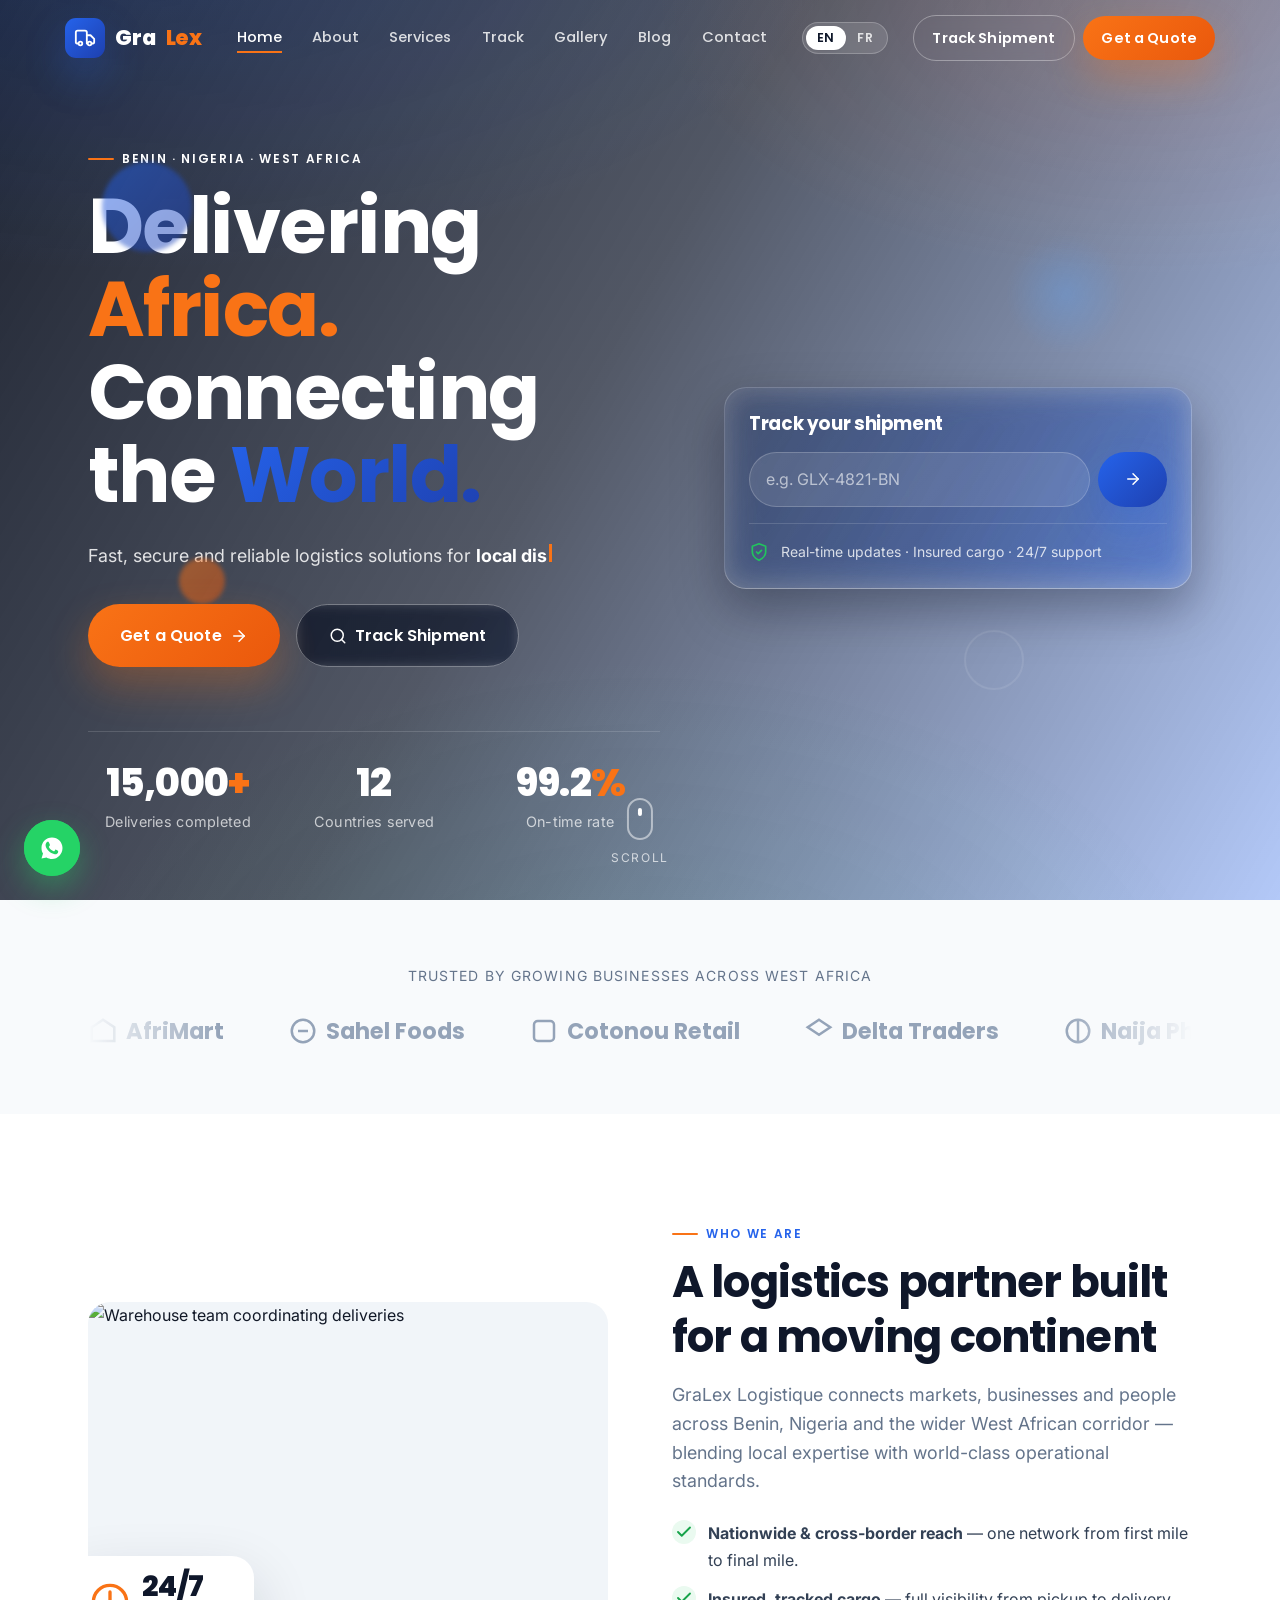
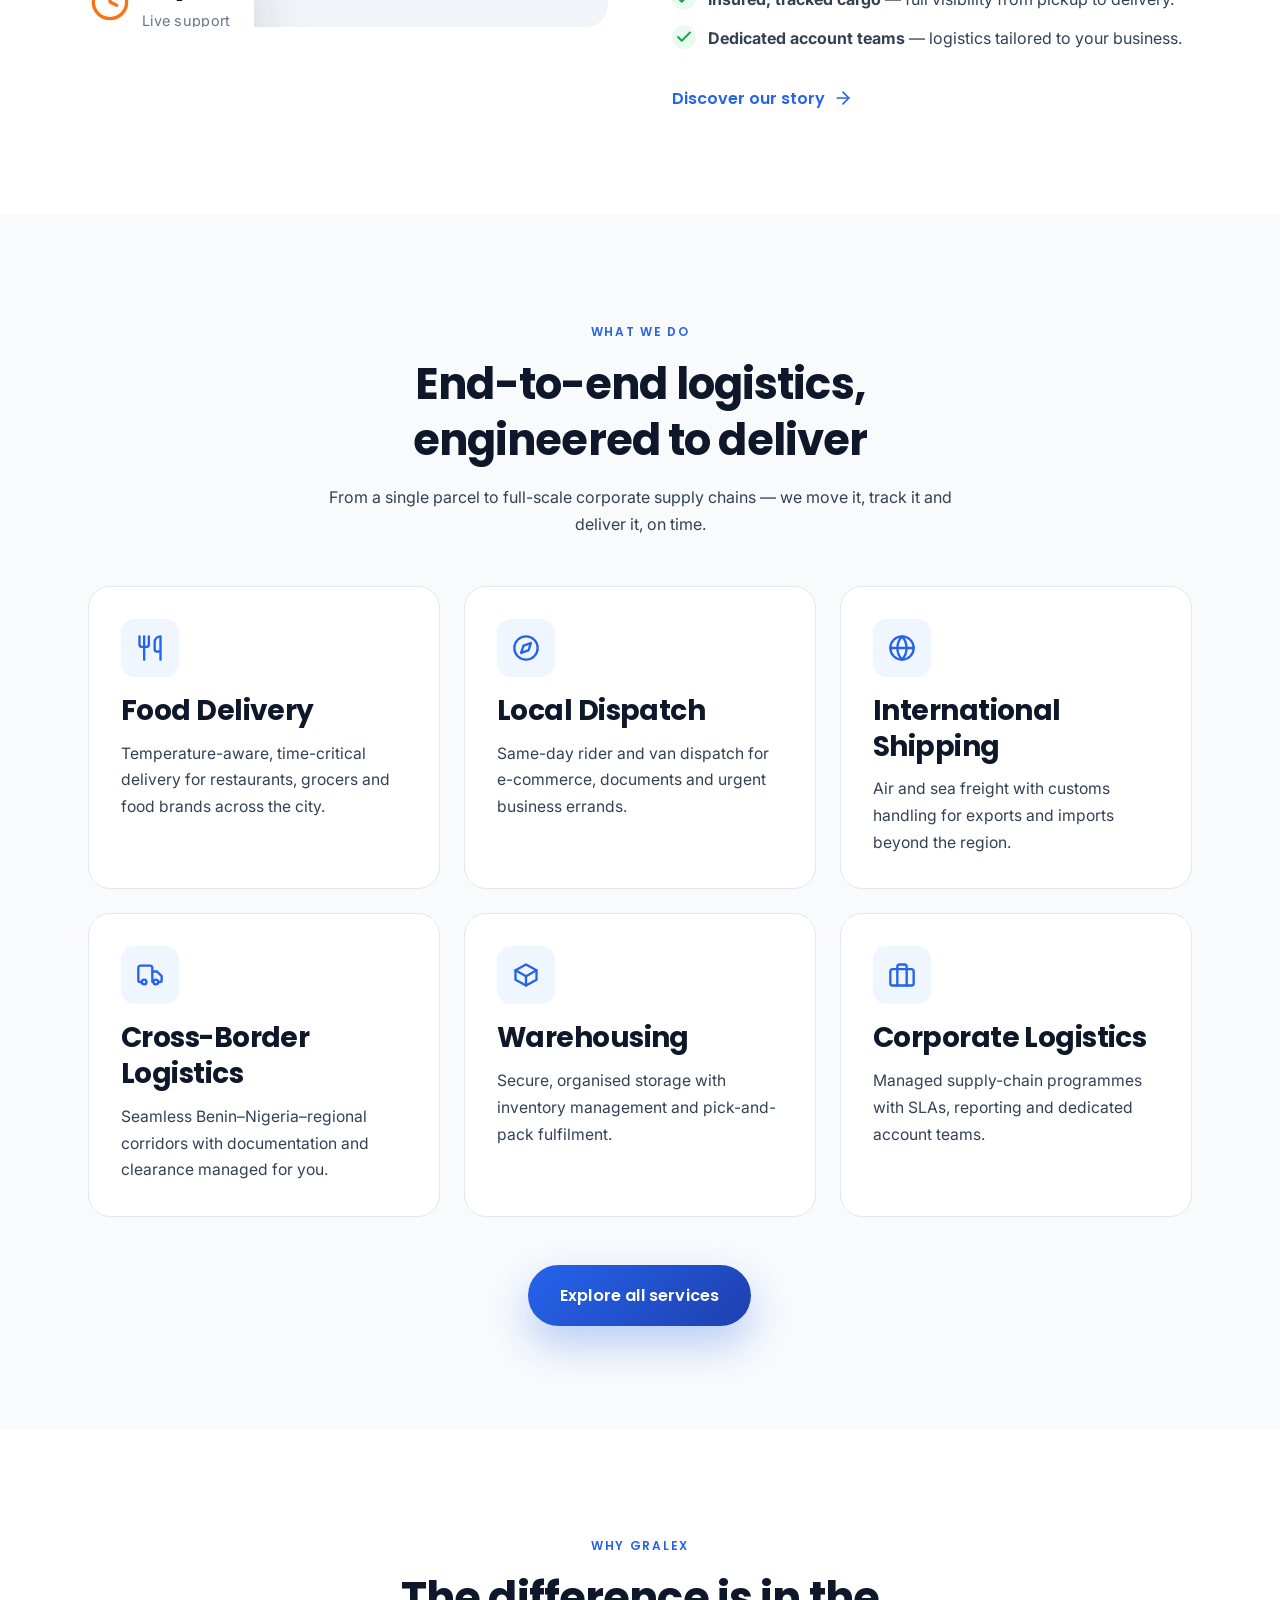
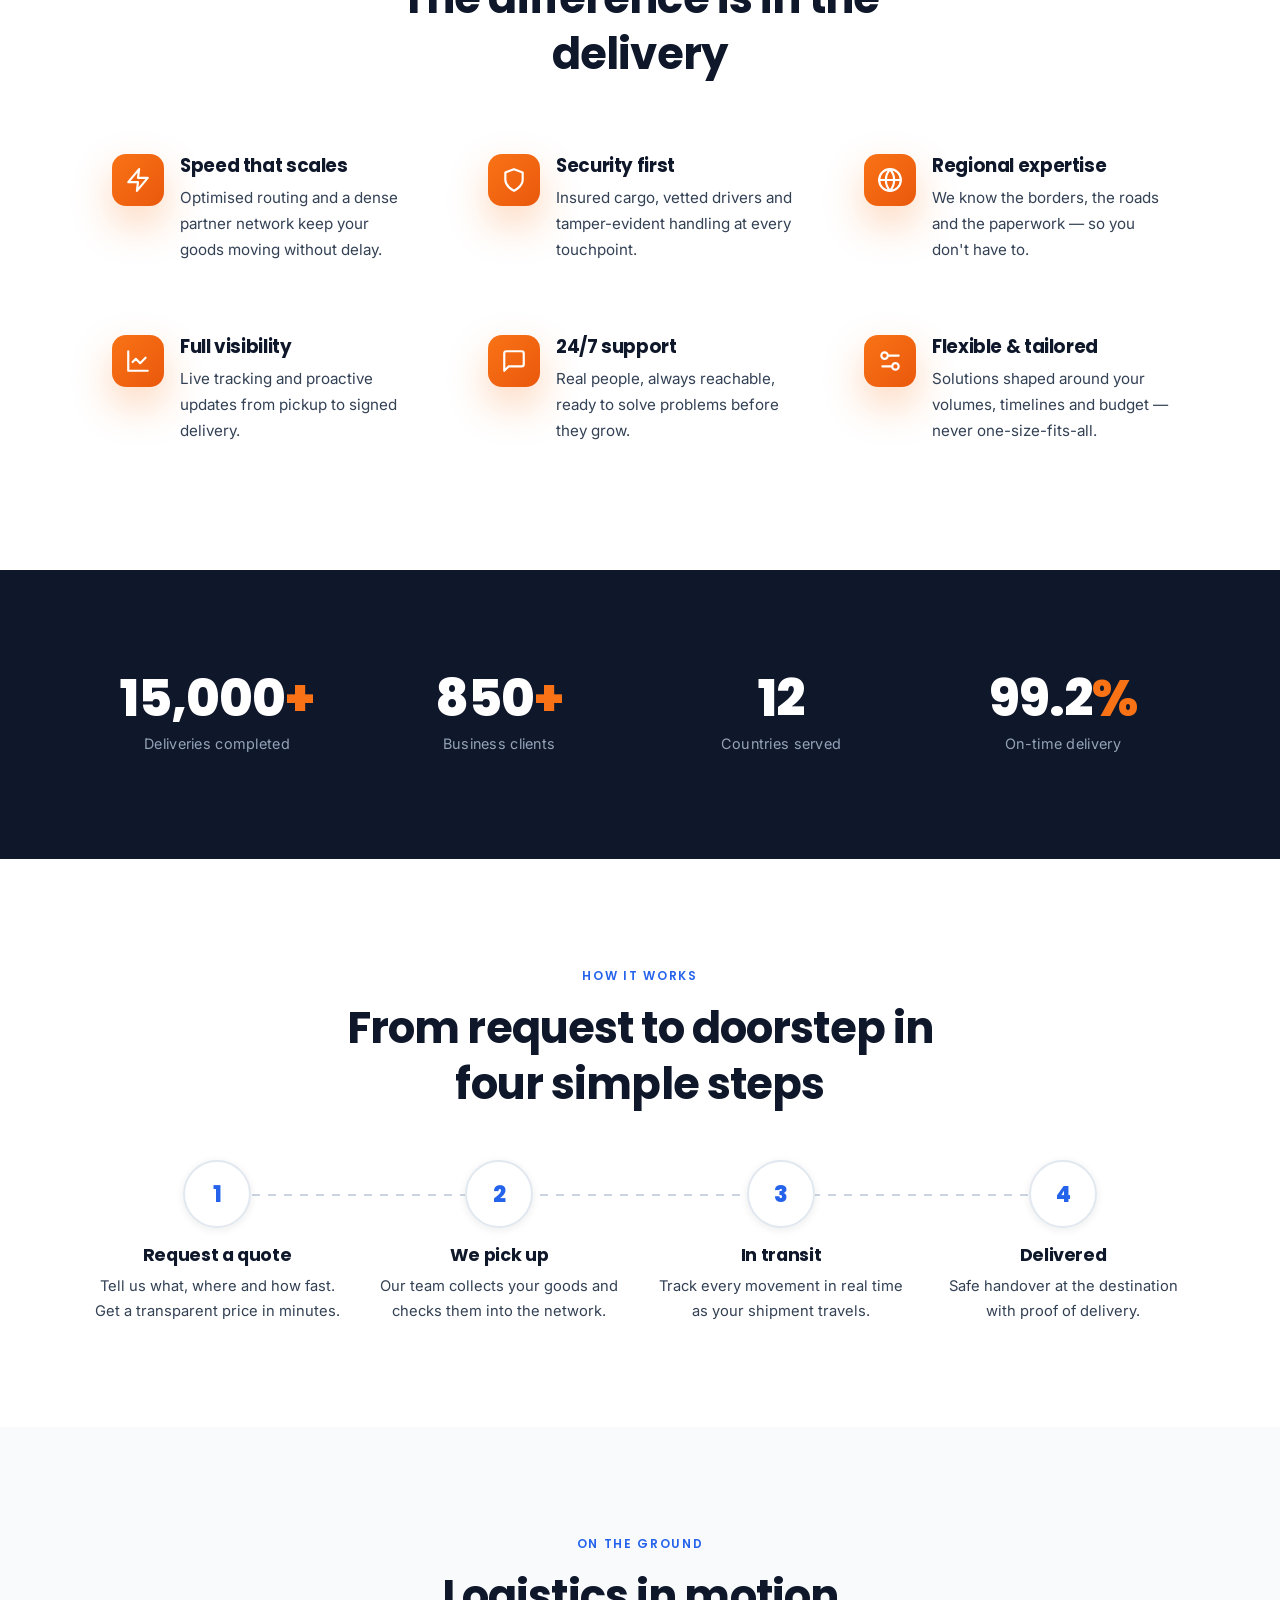
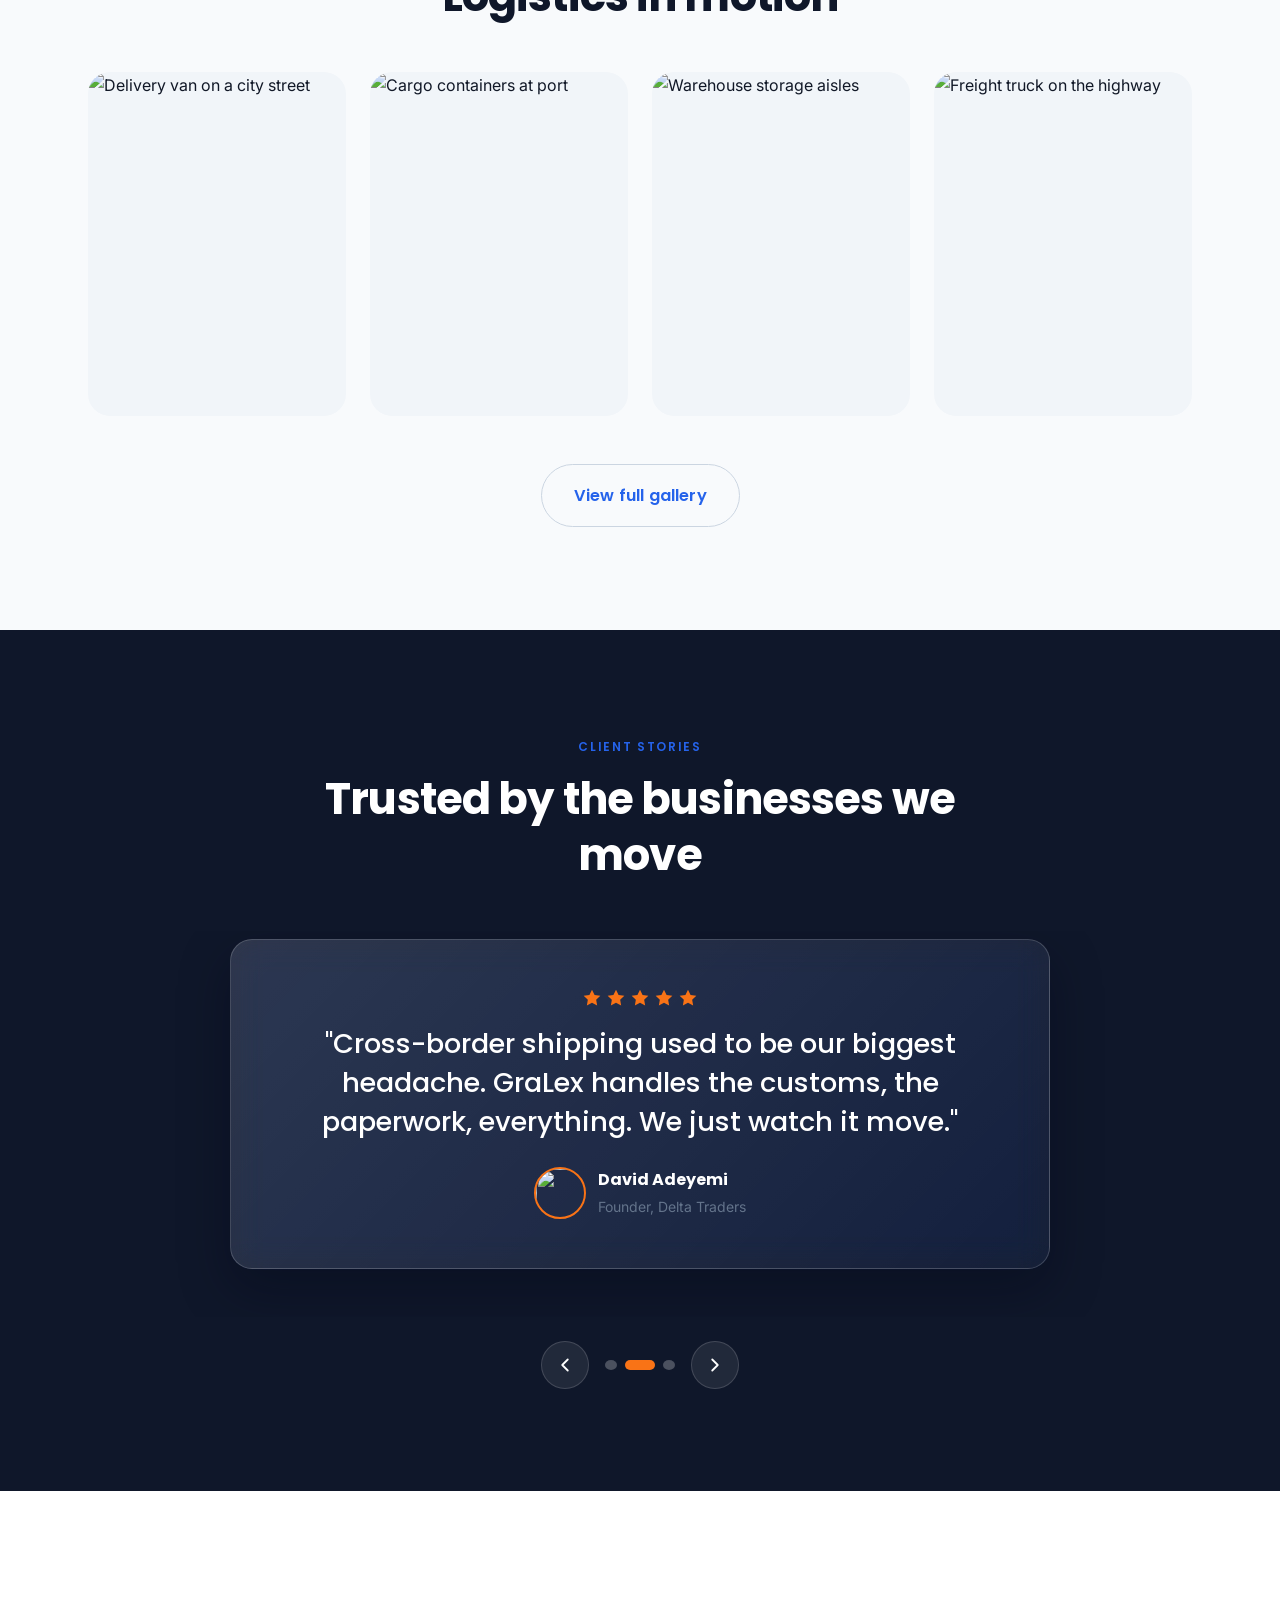
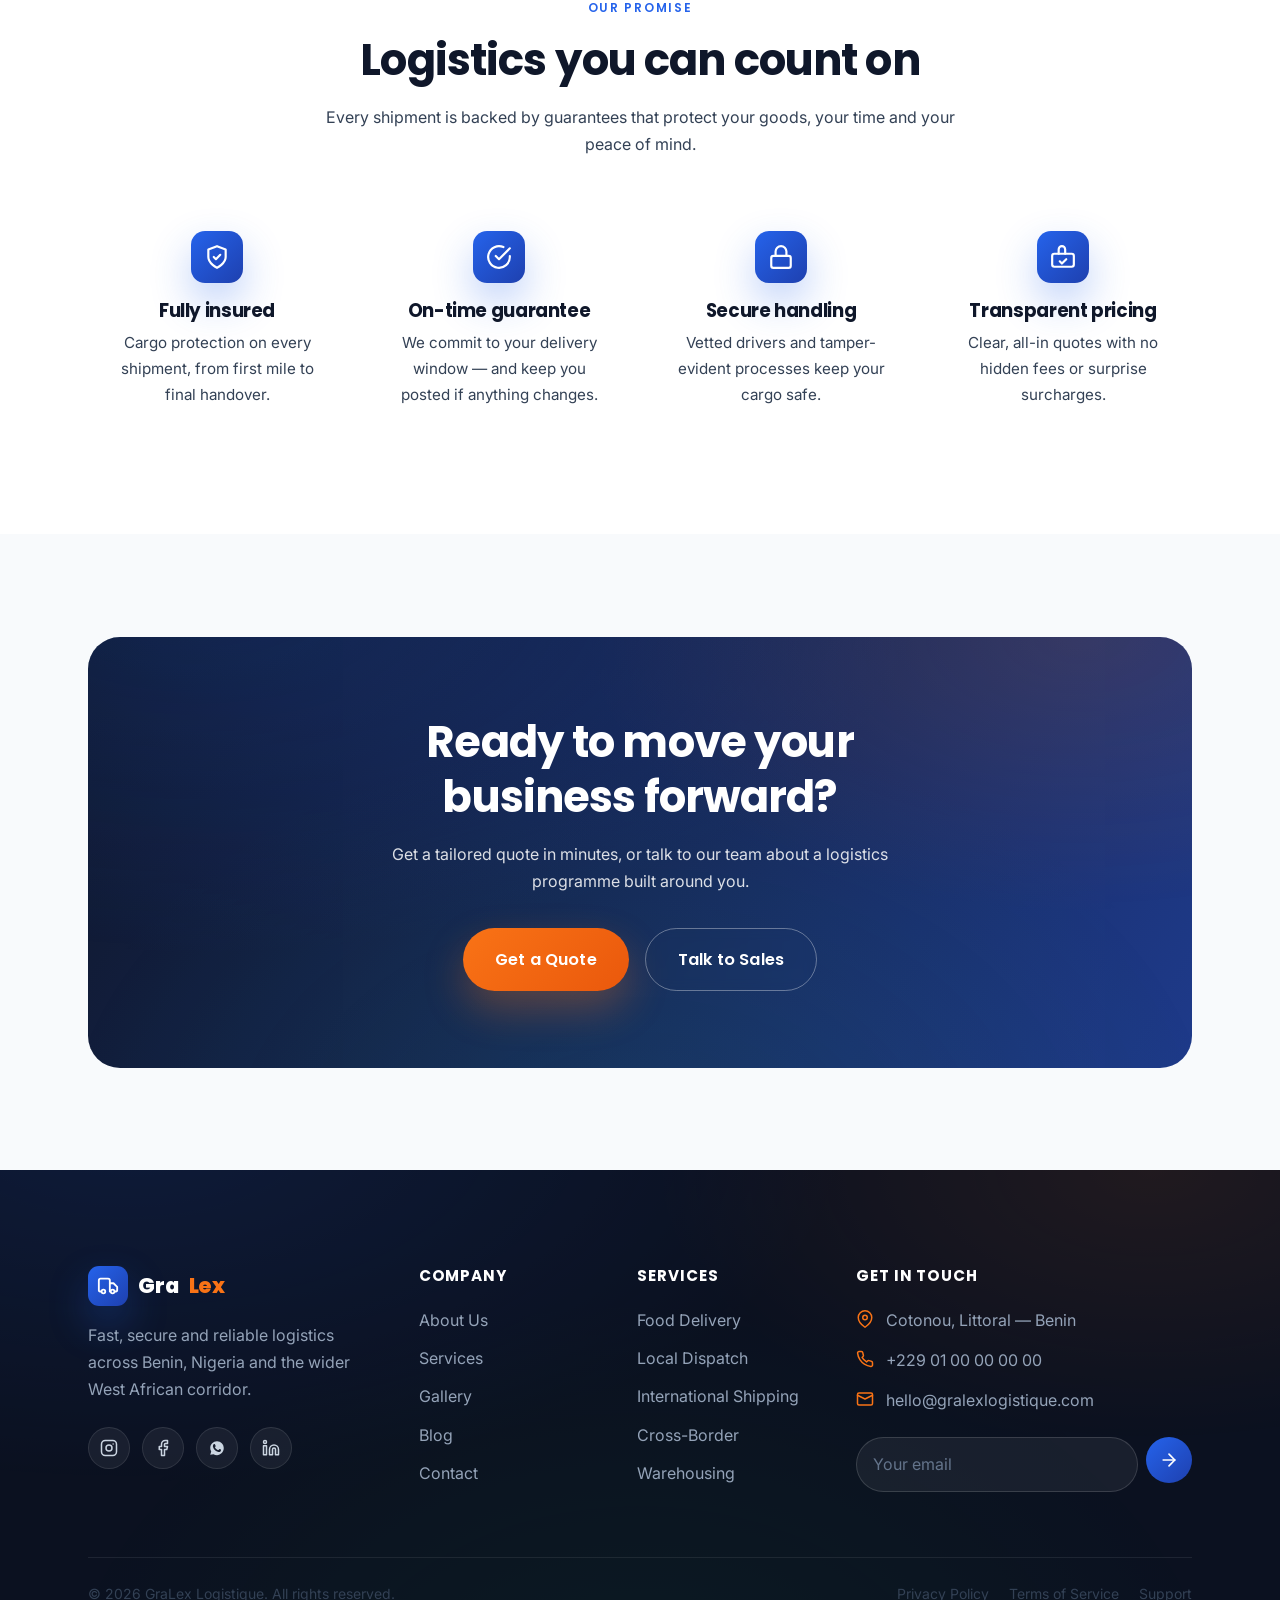
==== commit a2fcb59a: "Redesign mobile drawer as right-side glass panel with scrim Replace the full-screen sheet with a par" ====
--- a/index.html
+++ b/index.html
@@ -81,19 +81,27 @@
 </header>
 
 <!-- Mobile drawer -->
-<div class="mobile-menu" id="mobileMenu">
-  <button class="mobile-menu__close" type="button" aria-label="Close menu"></button>
-  <a href="index.html">Home <span>&rarr;</span></a>
-  <a href="about.html">About <span>&rarr;</span></a>
-  <a href="services.html">Services <span>&rarr;</span></a>
-  <a href="tracking.html">Track <span>&rarr;</span></a>
-  <a href="gallery.html">Gallery <span>&rarr;</span></a>
-  <a href="blog.html">Blog <span>&rarr;</span></a>
-  <a href="contact.html">Contact <span>&rarr;</span></a>
-  <div class="mobile-menu__cta">
-    <a href="quote.html" class="btn btn-accent btn-block">Get a Quote</a>
-    <a href="tracking.html" class="btn btn-ghost btn-block">Track Shipment</a>
-  </div>
+<div class="mobile-menu" id="mobileMenu" role="dialog" aria-modal="true" aria-label="Menu">
+  <div class="mobile-menu__scrim" data-menu-close aria-hidden="true"></div>
+  <aside class="mobile-menu__panel">
+    <div class="mobile-menu__top">
+      <span class="mobile-menu__eyebrow">Navigation</span>
+      <button class="mobile-menu__close" type="button" aria-label="Close menu" data-menu-close></button>
+    </div>
+    <nav class="mobile-menu__links">
+      <a href="index.html">Home <span>&rarr;</span></a>
+      <a href="about.html">About <span>&rarr;</span></a>
+      <a href="services.html">Services <span>&rarr;</span></a>
+      <a href="tracking.html">Track <span>&rarr;</span></a>
+      <a href="gallery.html">Gallery <span>&rarr;</span></a>
+      <a href="blog.html">Blog <span>&rarr;</span></a>
+      <a href="contact.html">Contact <span>&rarr;</span></a>
+    </nav>
+    <div class="mobile-menu__cta">
+      <a href="quote.html" class="btn btn-accent btn-block">Get a Quote</a>
+      <a href="tracking.html" class="btn btn-ghost btn-block">Track Shipment</a>
+    </div>
+  </aside>
 </div>
 
 <!-- ============ HERO ============ -->
--- a/css/style.css
+++ b/css/style.css
@@ -439,67 +439,112 @@
 .nav__toggle.open span:nth-child(2) { opacity: 0; transform: translateX(-12px); }
 .nav__toggle.open span:nth-child(3) { transform: translateY(0) rotate(-45deg); width: 22px; margin-left: -11px; }
 
-/* Mobile drawer — frosted glass panel */
+/* ===== Mobile drawer — right-side glass panel + scrim ================== */
 .mobile-menu {
   position: fixed;
   inset: 0;
   z-index: var(--z-overlay);
-  background: linear-gradient(160deg, rgba(15, 23, 42, 0.94), rgba(15, 23, 42, 0.88));
-  -webkit-backdrop-filter: blur(22px) saturate(140%);
-  backdrop-filter: blur(22px) saturate(140%);
+  display: flex;
+  justify-content: flex-end;
+  visibility: hidden;
+  pointer-events: none;
+}
+.mobile-menu.open {
+  visibility: visible;
+  pointer-events: auto;
+}
+
+/* Tap-to-close backdrop */
+.mobile-menu__scrim {
+  position: absolute;
+  inset: 0;
+  background: rgba(6, 10, 22, 0.55);
+  -webkit-backdrop-filter: blur(5px);
+  backdrop-filter: blur(5px);
+  opacity: 0;
+  transition: opacity var(--t) var(--ease);
+}
+.mobile-menu.open .mobile-menu__scrim { opacity: 1; }
+
+/* The sliding panel */
+.mobile-menu__panel {
+  position: relative;
+  width: min(87vw, 366px);
+  height: 100%;
+  margin-left: auto;
   display: flex;
   flex-direction: column;
-  padding: calc(var(--nav-h) + 1.75rem) var(--gutter) var(--sp-6);
+  padding: max(1.25rem, env(safe-area-inset-top)) 1.5rem
+           calc(1.5rem + env(safe-area-inset-bottom));
+  background: linear-gradient(168deg, rgba(18, 27, 49, 0.92), rgba(10, 16, 32, 0.94));
+  -webkit-backdrop-filter: blur(26px) saturate(150%);
+  backdrop-filter: blur(26px) saturate(150%);
+  border-left: 1px solid rgba(255, 255, 255, 0.09);
+  border-top-left-radius: var(--r-lg);
+  border-bottom-left-radius: var(--r-lg);
+  box-shadow: -40px 0 90px -24px rgba(0, 0, 0, 0.65);
+  overflow-y: auto;
+  overflow-x: hidden;
+  overscroll-behavior: contain;
+  -webkit-overflow-scrolling: touch;
+  touch-action: pan-y;
   transform: translateX(100%);
   transition: transform var(--t-slow) var(--ease);
-  overflow-y: auto;
   counter-reset: menu;
 }
-/* Ambient accent glows behind the menu */
-.mobile-menu::before,
-.mobile-menu::after {
+.mobile-menu.open .mobile-menu__panel { transform: translateX(0); }
+
+/* Ambient accent glow at the panel head */
+.mobile-menu__panel::before {
   content: "";
   position: absolute;
-  width: 60vw; height: 60vw;
-  max-width: 420px; max-height: 420px;
+  top: -16%; right: -30%;
+  width: 300px; height: 300px;
   border-radius: 50%;
-  filter: blur(90px);
-  opacity: 0.25;
+  background: radial-gradient(circle, rgba(59, 130, 246, 0.4), transparent 70%);
+  filter: blur(60px);
+  opacity: 0.9;
   pointer-events: none;
-  z-index: -1;
-}
-.mobile-menu::before {
-  top: -12%; right: -18%;
-  background: radial-gradient(circle, var(--blue-500, #3b82f6), transparent 70%);
-}
-.mobile-menu::after {
-  bottom: -12%; left: -18%;
-  background: radial-gradient(circle, var(--orange-500, #f97316), transparent 70%);
-}
-.mobile-menu.open { transform: translateX(0); }
-
-/* Close button — top-right of the drawer */
+}
+
+/* Header row — eyebrow + close */
+.mobile-menu__top {
+  position: relative;
+  display: flex;
+  align-items: center;
+  justify-content: space-between;
+  padding-bottom: 1.1rem;
+  border-bottom: 1px solid rgba(255, 255, 255, 0.08);
+}
+.mobile-menu__eyebrow {
+  font-family: var(--font-body);
+  font-size: 0.68rem;
+  font-weight: 700;
+  letter-spacing: 0.24em;
+  text-transform: uppercase;
+  color: var(--orange-500, #f97316);
+}
+
+/* Close button */
 .mobile-menu__close {
-  position: absolute;
-  top: calc(var(--nav-h) - 2.9rem);
-  right: var(--gutter);
-  width: 44px; height: 44px;
+  position: relative;
+  flex: none;
+  width: 42px; height: 42px;
   display: flex;
   align-items: center;
   justify-content: center;
-  border-radius: 50%;
+  border-radius: 12px;
   background: rgba(255, 255, 255, 0.06);
   border: 1px solid rgba(255, 255, 255, 0.14);
   color: #fff;
   cursor: pointer;
-  z-index: 2;
   transition: background var(--t) var(--ease), border-color var(--t) var(--ease), transform var(--t) var(--ease);
 }
 .mobile-menu__close::before,
 .mobile-menu__close::after {
   content: "";
   position: absolute;
-  width: 18px; height: 2px;
+  width: 17px; height: 2px;
   background: currentColor;
   border-radius: 2px;
 }
@@ -512,18 +557,23 @@
 }
 
 /* Nav links — numbered index rows */
-.mobile-menu > a {
+.mobile-menu__links {
+  position: relative;
+  display: flex;
+  flex-direction: column;
+  padding: 0.85rem 0;
+}
+.mobile-menu__links > a {
   position: relative;
   counter-increment: menu;
-  padding: 1.05rem 1rem 1.05rem 3.25rem;
-  margin: 0 -1rem;
+  padding: 0.95rem 0.5rem 0.95rem 3rem;
   border-radius: var(--r-md, 12px);
   font-family: var(--font-head);
   font-weight: 600;
-  font-size: 1.5rem;
+  font-size: 1.3rem;
   letter-spacing: -0.01em;
   color: #fff;
-  border-bottom: 1px solid rgba(255,255,255,0.08);
+  border-bottom: 1px solid rgba(255, 255, 255, 0.06);
   display: flex;
   justify-content: space-between;
   align-items: center;
@@ -532,55 +582,55 @@
   transition: color var(--t) var(--ease), background var(--t) var(--ease), padding-left var(--t) var(--ease);
 }
 /* Auto index number (01, 02, …) */
-.mobile-menu > a::before {
+.mobile-menu__links > a::before {
   content: counter(menu, decimal-leading-zero);
   position: absolute;
-  left: 1rem;
+  left: 0.5rem;
   font-family: var(--font-body, inherit);
   font-size: 0.72rem;
   font-weight: 700;
   letter-spacing: 0.08em;
   color: var(--orange-500, #f97316);
-  opacity: 0.65;
+  opacity: 0.6;
   transition: opacity var(--t) var(--ease), transform var(--t) var(--ease);
 }
-.mobile-menu > a span {
+.mobile-menu__links > a span {
   color: var(--orange-500, #f97316);
   transform: translateX(-6px);
   opacity: 0;
   transition: transform var(--t) var(--ease), opacity var(--t) var(--ease);
 }
-/* Hover / active-tap state */
-.mobile-menu > a:hover,
-.mobile-menu > a:focus-visible {
+.mobile-menu__links > a:hover,
+.mobile-menu__links > a:focus-visible {
   background: rgba(255, 255, 255, 0.05);
-  padding-left: 3.75rem;
-}
-.mobile-menu > a:hover::before,
-.mobile-menu > a:focus-visible::before {
+  padding-left: 3.4rem;
+}
+.mobile-menu__links > a:hover::before,
+.mobile-menu__links > a:focus-visible::before {
   opacity: 1;
   transform: translateX(2px);
 }
-.mobile-menu > a:hover span,
-.mobile-menu > a:focus-visible span {
+.mobile-menu__links > a:hover span,
+.mobile-menu__links > a:focus-visible span {
   transform: translateX(0);
   opacity: 1;
 }
 
-.mobile-menu.open > a {
+.mobile-menu.open .mobile-menu__links > a {
   animation: menuItemIn 480ms var(--ease) forwards;
 }
-.mobile-menu.open > a:nth-of-type(1) { animation-delay: 0.08s; }
-.mobile-menu.open > a:nth-of-type(2) { animation-delay: 0.14s; }
-.mobile-menu.open > a:nth-of-type(3) { animation-delay: 0.20s; }
-.mobile-menu.open > a:nth-of-type(4) { animation-delay: 0.26s; }
-.mobile-menu.open > a:nth-of-type(5) { animation-delay: 0.32s; }
-.mobile-menu.open > a:nth-of-type(6) { animation-delay: 0.38s; }
-.mobile-menu.open > a:nth-of-type(7) { animation-delay: 0.44s; }
+.mobile-menu.open .mobile-menu__links > a:nth-of-type(1) { animation-delay: 0.10s; }
+.mobile-menu.open .mobile-menu__links > a:nth-of-type(2) { animation-delay: 0.16s; }
+.mobile-menu.open .mobile-menu__links > a:nth-of-type(3) { animation-delay: 0.22s; }
+.mobile-menu.open .mobile-menu__links > a:nth-of-type(4) { animation-delay: 0.28s; }
+.mobile-menu.open .mobile-menu__links > a:nth-of-type(5) { animation-delay: 0.34s; }
+.mobile-menu.open .mobile-menu__links > a:nth-of-type(6) { animation-delay: 0.40s; }
+.mobile-menu.open .mobile-menu__links > a:nth-of-type(7) { animation-delay: 0.46s; }
 
 .mobile-menu__cta {
+  position: relative;
   margin-top: auto;
-  padding-top: var(--sp-6);
+  padding-top: 1.5rem;
   display: grid;
   gap: var(--sp-3);
   justify-items: stretch;
@@ -592,10 +642,17 @@
   margin: 0;
 }
 .mobile-menu.open .mobile-menu__cta {
-  animation: menuItemIn 520ms var(--ease) 0.5s forwards;
-}
-
-.body-lock { overflow: hidden; }
+  animation: menuItemIn 520ms var(--ease) 0.52s forwards;
+}
+
+/* Scroll lock (position:fixed applied via JS to hold the offset) */
+.body-lock {
+  position: fixed;
+  left: 0;
+  right: 0;
+  width: 100%;
+  overflow: hidden;
+}
 
 /* ---- Cards ------------------------------------------------------------- */
 .card {
--- a/css/responsive.css
+++ b/css/responsive.css
@@ -134,8 +134,8 @@
 @media (max-height: 520px) and (orientation: landscape) {
   .hero { min-height: auto; padding-block: calc(var(--nav-h) + 1.5rem) 2.5rem; }
   .scroll-cue { display: none; }
-  .mobile-menu { padding-top: calc(var(--nav-h) + 0.5rem); }
-  .mobile-menu a { font-size: 1.1rem; padding: 0.7rem 0; }
+  .mobile-menu__links > a { font-size: 1.1rem; padding-top: 0.6rem; padding-bottom: 0.6rem; }
+  .mobile-menu__cta { padding-top: 1rem; }
 }
 
 /* ---- Coarse pointer (touch): larger tap targets, no hover tilt --------- */
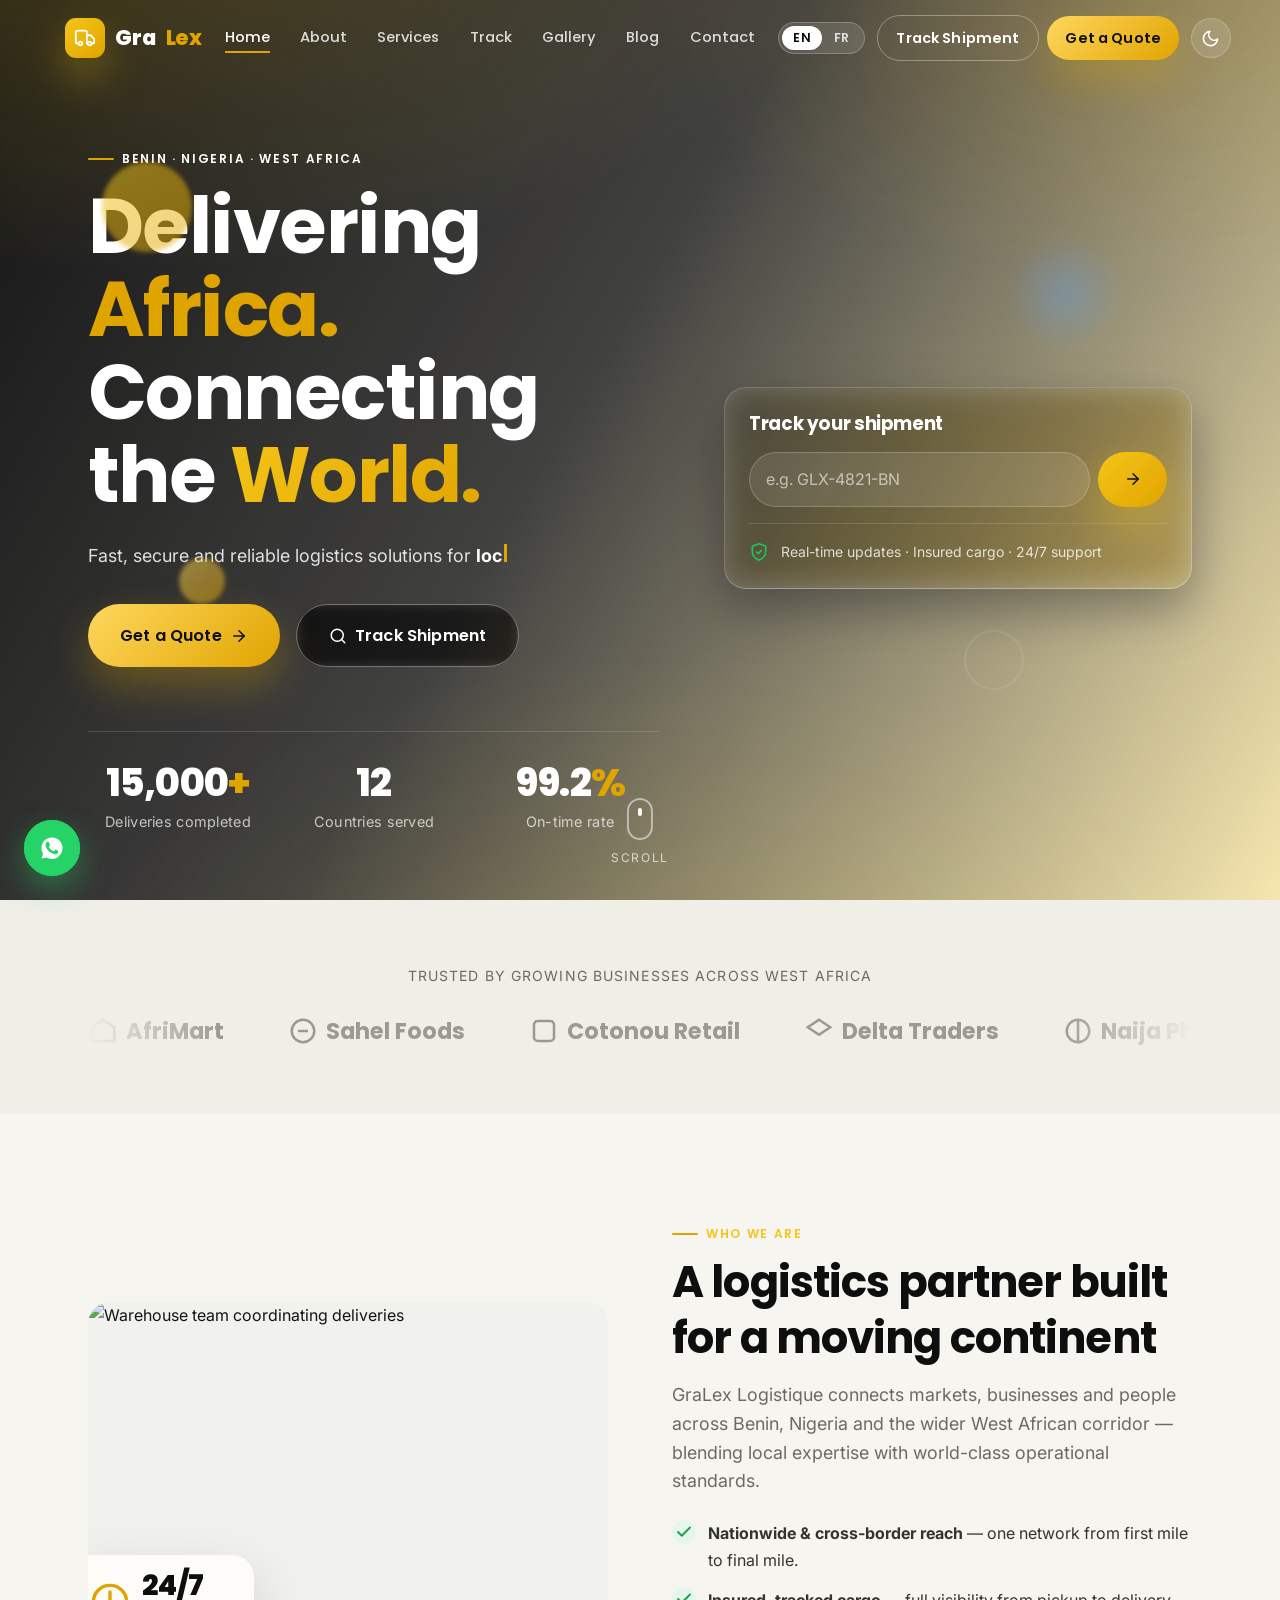
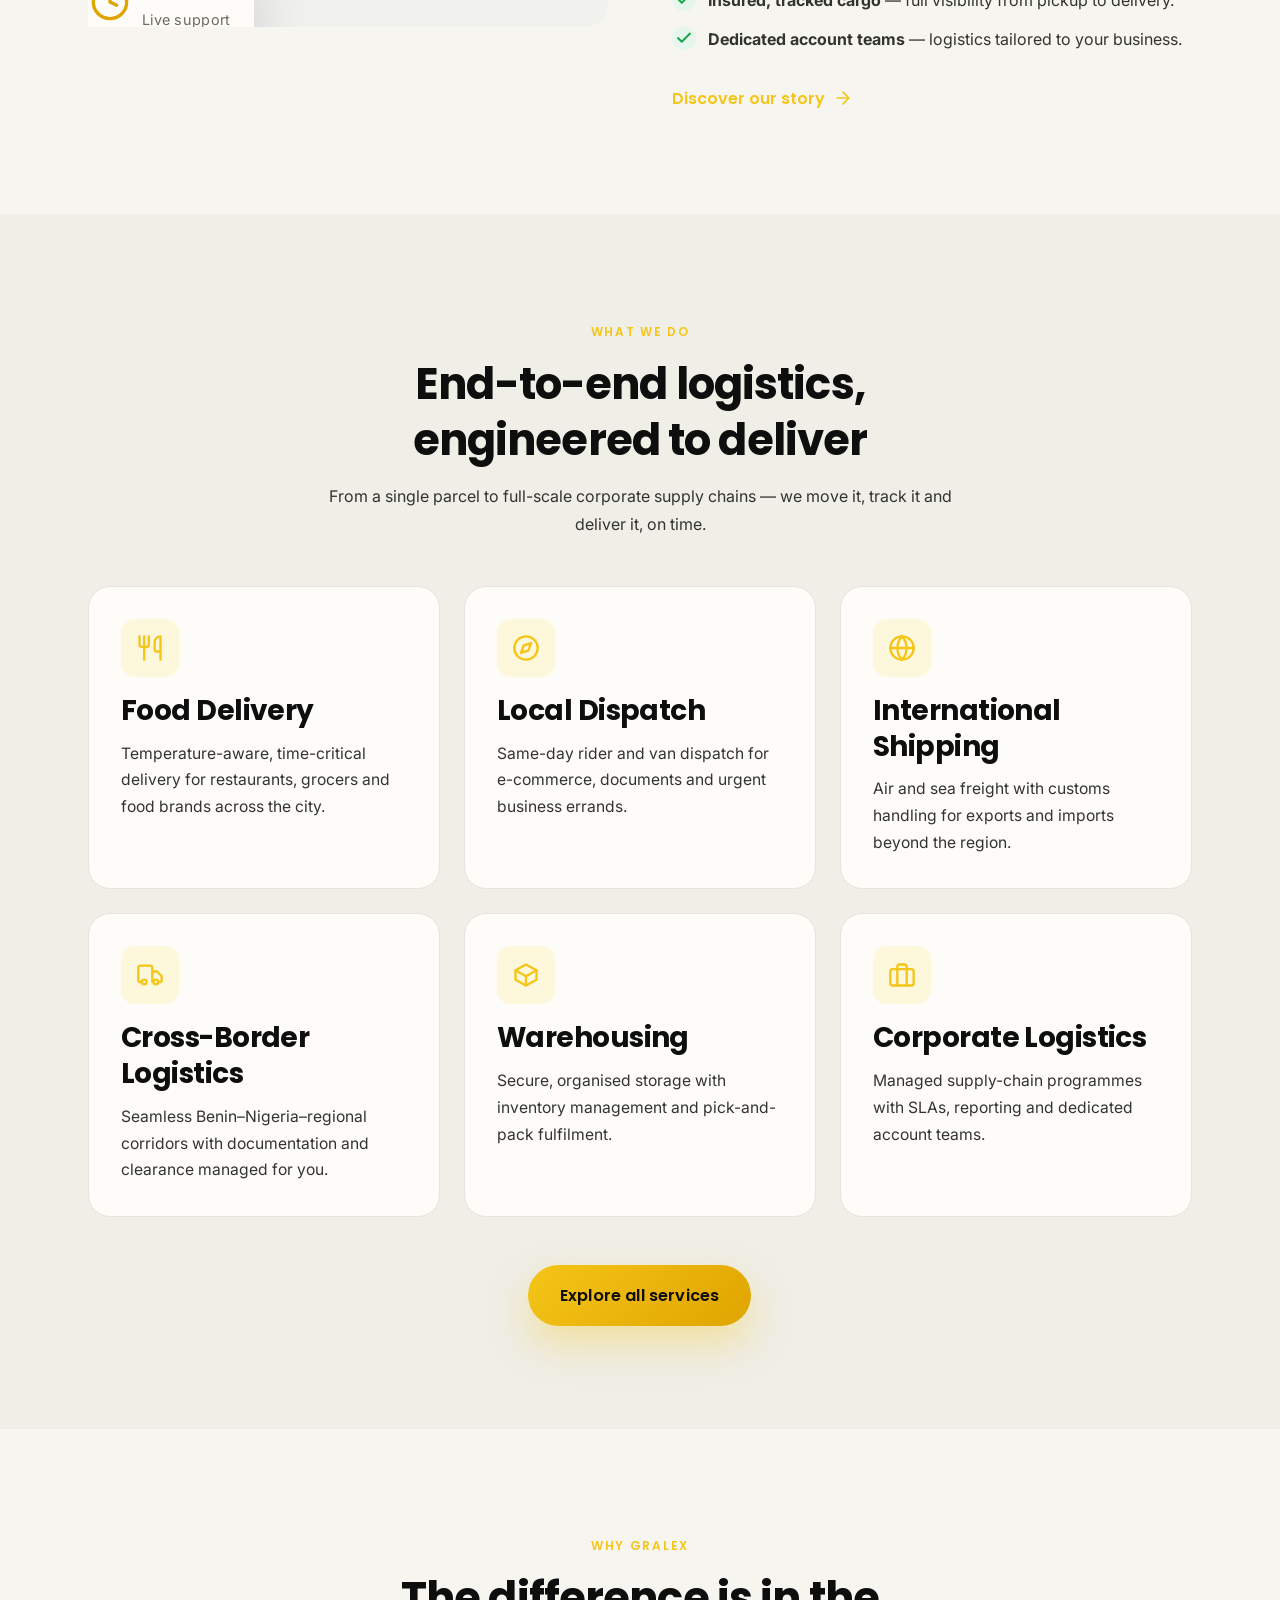
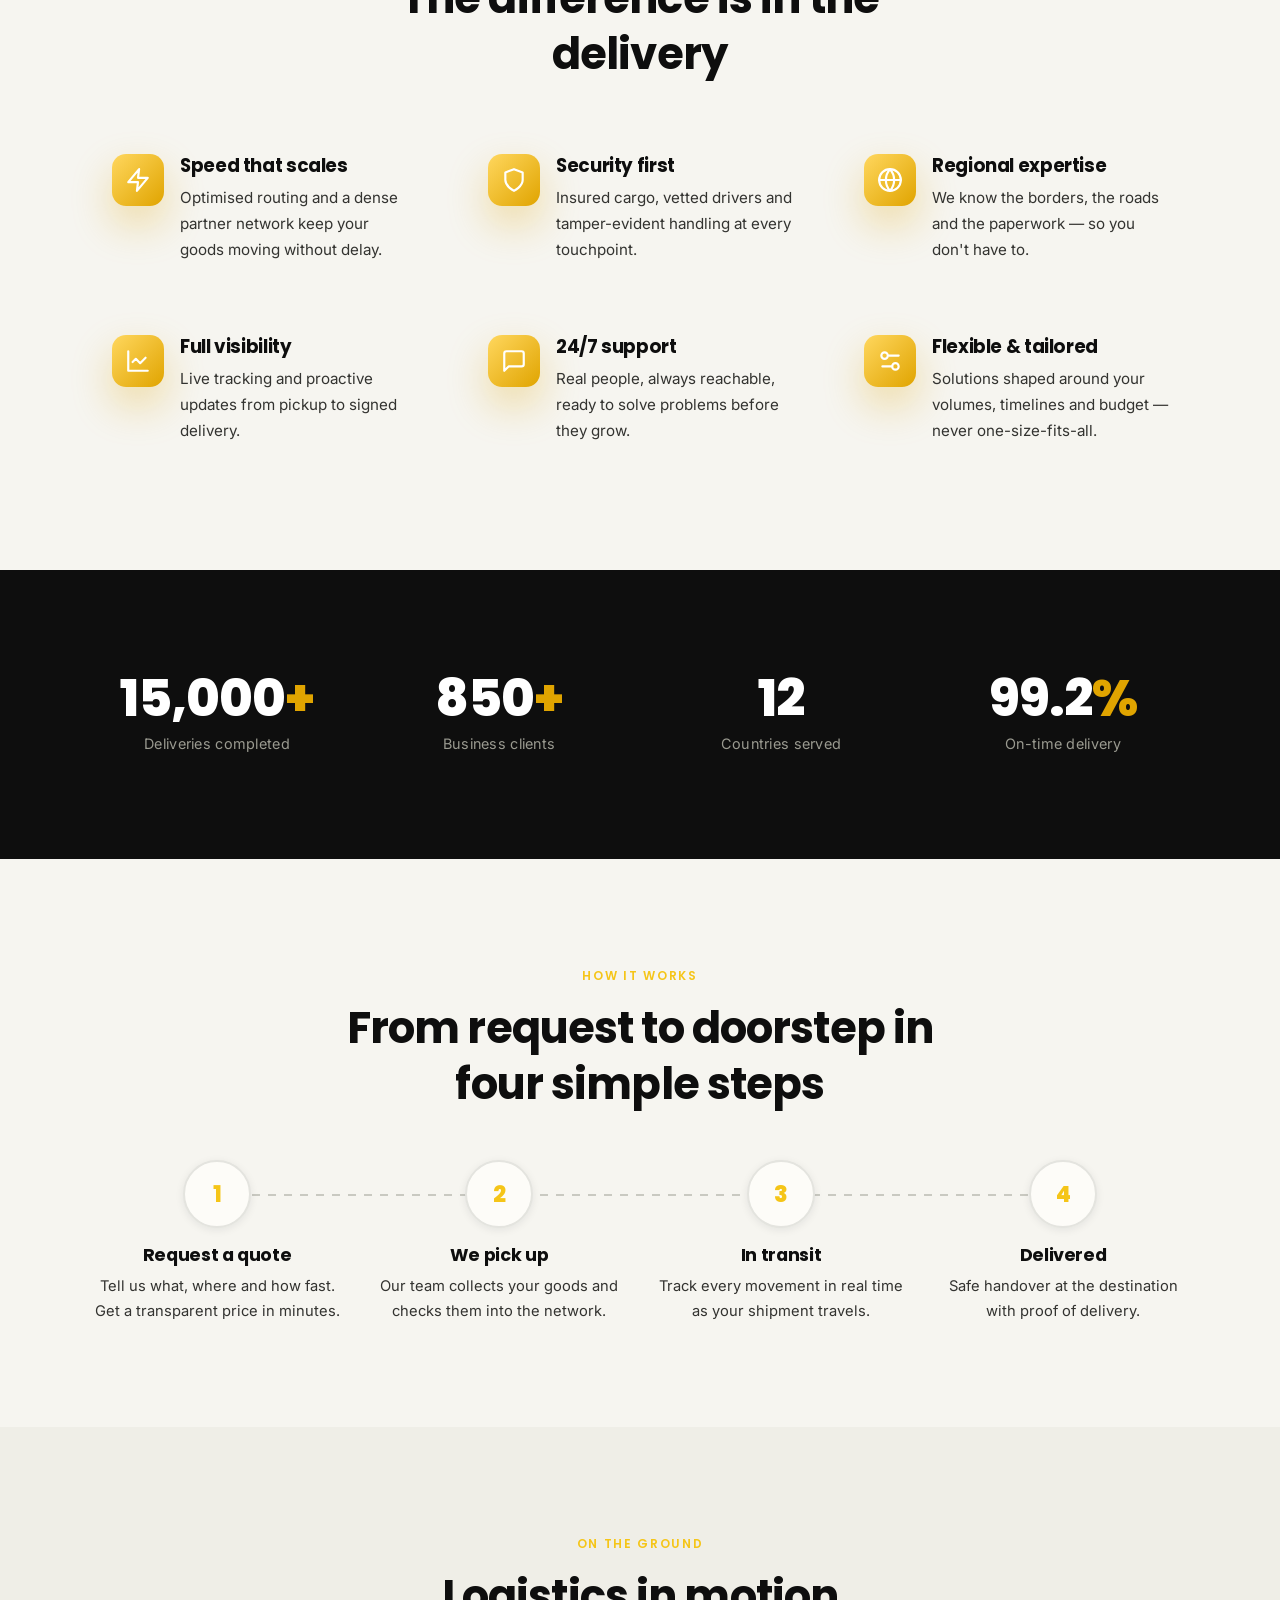
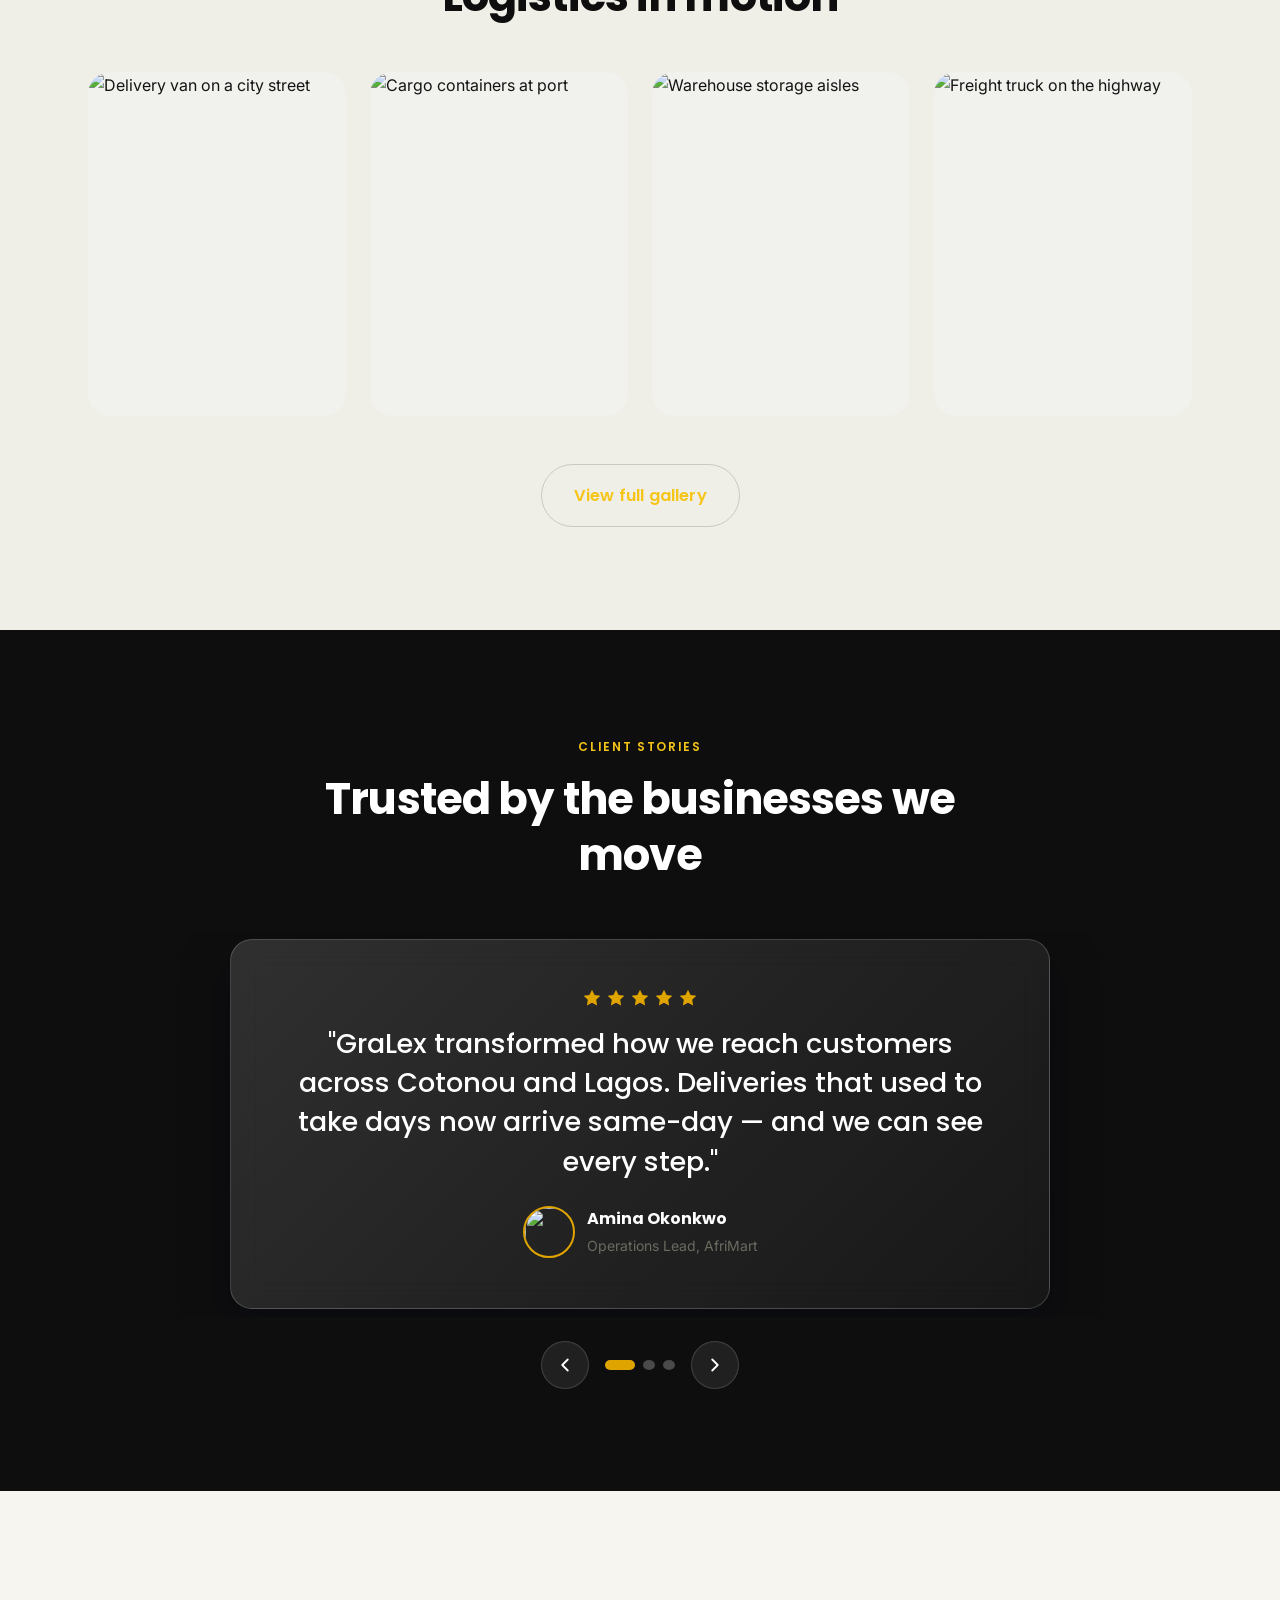
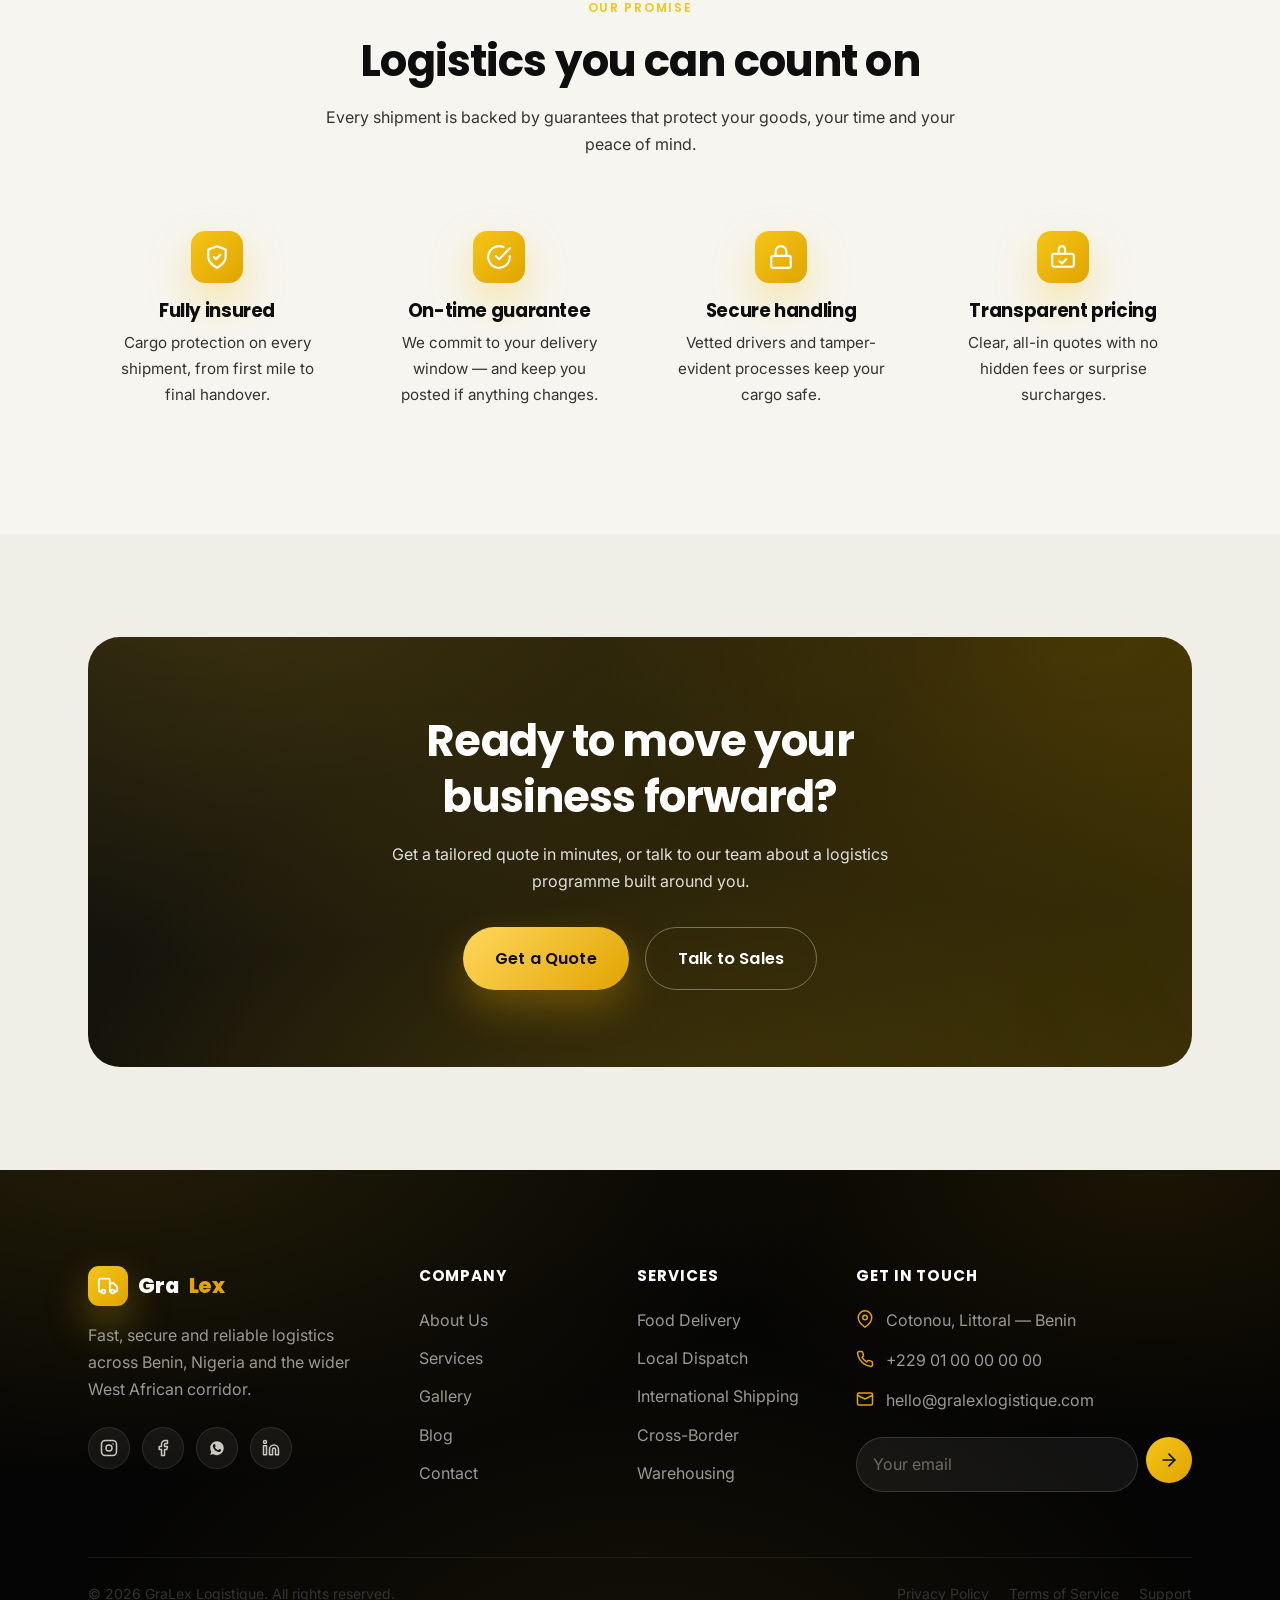
==== commit 77bbe277: "Rebrand to black+gold, add dark mode, and make tracking functional - Retune palette to the official " ====
--- a/index.html
+++ b/index.html
@@ -2,10 +2,11 @@
 <html lang="en">
 <head>
 <meta charset="UTF-8" />
+<script>(function(){try{var t=localStorage.getItem("gralex-theme");if(!t){t=matchMedia("(prefers-color-scheme: dark)").matches?"dark":"light";}document.documentElement.setAttribute("data-theme",t);}catch(e){}})();</script>
 <meta name="viewport" content="width=device-width, initial-scale=1.0" />
 <title>GraLex Logistique — Delivering Africa. Connecting the World.</title>
 <meta name="description" content="GraLex Logistique delivers fast, secure and reliable logistics across Benin, Nigeria and beyond — food delivery, dispatch, cross-border freight, warehousing and international shipping." />
-<meta name="theme-color" content="#0f172a" />
+<meta name="theme-color" content="#0e0e0e" />
 
 <!-- Open Graph -->
 <meta property="og:type" content="website" />
--- a/css/variables.css
+++ b/css/variables.css
@@ -4,41 +4,50 @@
    ========================================================================== */
 
 :root {
-  /* ---- Brand palette ---------------------------------------------------- */
-  --navy-900: #0b1120;
-  --navy-800: #0f172a; /* primary */
-  --navy-700: #1e293b;
-  --navy-600: #334155;
+  /* ---- Brand palette ----------------------------------------------------
+     Sourced from the official GraLex Logistique identity: carbon black + gold.
+     Legacy token names (navy-*, blue-*, orange-*) are retained but remapped
+     to the true brand hues so every component inherits the new scheme. */
+  --navy-900: #050505; /* deepest carbon */
+  --navy-800: #0e0e0e; /* primary — brand black */
+  --navy-700: #1a1a1a;
+  --navy-600: #2b2b2b;
 
-  --blue-600: #2563eb; /* electric blue */
-  --blue-500: #3b82f6;
-  --blue-400: #60a5fa;
-  --blue-050: #eff6ff;
+  --blue-600: #f5c518; /* brand gold (primary accent) */
+  --blue-500: #ffce22;
+  --blue-400: #ffdd57;
+  --blue-050: #fdf7dc; /* soft cream surface / gold tint */
 
-  --orange-600: #ea580c;
-  --orange-500: #f97316; /* accent */
-  --orange-400: #fb923c;
+  --orange-600: #c98a00; /* deep amber */
+  --orange-500: #e0a400; /* secondary accent — burnished gold */
+  --orange-400: #f3ba1f;
 
-  --green-600: #16a34a; /* success */
+  --green-600: #16a34a; /* success (tracking / confirmations) */
   --green-500: #22c55e;
 
   --white: #ffffff;
-  --gray-050: #f8fafc; /* light gray surface */
-  --gray-100: #f1f5f9;
-  --gray-200: #e2e8f0;
-  --gray-300: #cbd5e1;
-  --gray-400: #94a3b8;
-  --gray-500: #64748b;
-  --gray-600: #475569;
+  --gray-050: #f8f8f6; /* warm light gray surface */
+  --gray-100: #f1f1ee;
+  --gray-200: #e4e4df;
+  --gray-300: #c9c9c1;
+  --gray-400: #9a9a90;
+  --gray-500: #6b6b62;
+  --gray-600: #4a4a43;
 
-  --ink: #111827; /* body text */
-  --ink-soft: #334155;
-  --ink-muted: #64748b;
+  --ink: #141414; /* body text — near black */
+  --ink-soft: #333330;
+  --ink-muted: #6b6b62;
 
-  /* ---- Semantic tokens -------------------------------------------------- */
-  --bg: var(--white);
-  --bg-alt: var(--gray-050);
-  --surface: var(--white);
+  --gold: #f5c518; /* explicit brand alias */
+  --on-brand: #0e0e0e; /* text/icons that sit on gold surfaces */
+
+  /* ---- Semantic tokens (light theme) ------------------------------------
+     Surfaces are warm off-whites rather than pure #fff — pure white beside
+     gold glares and hurts legibility, so we soften it a touch. */
+  color-scheme: light;
+  --bg: #f6f5f0;       /* warm off-white page */
+  --bg-alt: #efeee7;   /* alternating section */
+  --surface: #fdfcf8;  /* card surface — gentle warm white */
   --text: var(--ink);
   --text-soft: var(--ink-soft);
   --text-muted: var(--ink-muted);
@@ -46,14 +55,17 @@
   --brand: var(--blue-600);
   --brand-ink: var(--navy-800);
   --accent: var(--orange-500);
+  --tint-gold: #fbf3d6; /* soft gold-tinted surface */
+  --tint-warm: #fdefe0; /* soft amber-tinted surface */
+  --tint-green: #e7f6ec; /* soft success-tinted surface */
 
   /* ---- Gradients -------------------------------------------------------- */
-  --grad-brand: linear-gradient(135deg, #2563eb 0%, #1e40af 100%);
-  --grad-sunset: linear-gradient(135deg, #f97316 0%, #ea580c 100%);
-  --grad-hero: linear-gradient(120deg, rgba(11,17,32,0.92) 0%, rgba(15,23,42,0.72) 45%, rgba(37,99,235,0.35) 100%);
-  --grad-mesh: radial-gradient(1200px 600px at 10% -10%, rgba(37,99,235,0.25), transparent 60%),
-               radial-gradient(900px 500px at 90% 0%, rgba(249,115,22,0.18), transparent 55%),
-               radial-gradient(1000px 700px at 50% 120%, rgba(22,163,74,0.14), transparent 60%);
+  --grad-brand: linear-gradient(135deg, #f5c518 0%, #e0a400 100%);
+  --grad-sunset: linear-gradient(135deg, #ffd75e 0%, #e0a400 100%);
+  --grad-hero: linear-gradient(120deg, rgba(6,6,6,0.94) 0%, rgba(14,14,14,0.78) 45%, rgba(245,197,24,0.30) 100%);
+  --grad-mesh: radial-gradient(1200px 600px at 10% -10%, rgba(245,197,24,0.26), transparent 60%),
+               radial-gradient(900px 500px at 90% 0%, rgba(224,164,0,0.20), transparent 55%),
+               radial-gradient(1000px 700px at 50% 120%, rgba(245,197,24,0.14), transparent 60%);
   --grad-glass: linear-gradient(135deg, rgba(255,255,255,0.14), rgba(255,255,255,0.04));
 
   /* ---- Typography ------------------------------------------------------- */
@@ -104,9 +116,9 @@
   --sh-sm: 0 2px 8px rgba(15,23,42,0.08);
   --sh-md: 0 10px 30px rgba(15,23,42,0.10);
   --sh-lg: 0 24px 60px rgba(15,23,42,0.16);
-  --sh-brand: 0 18px 40px rgba(37,99,235,0.30);
-  --sh-accent: 0 18px 40px rgba(249,115,22,0.30);
-  --ring: 0 0 0 4px rgba(37,99,235,0.18);
+  --sh-brand: 0 18px 40px rgba(245,197,24,0.35);
+  --sh-accent: 0 18px 40px rgba(224,164,0,0.32);
+  --ring: 0 0 0 4px rgba(245,197,24,0.22);
 
   /* ---- Motion ----------------------------------------------------------- */
   --ease: cubic-bezier(0.22, 1, 0.36, 1);
@@ -121,3 +133,52 @@
   --z-loader: 900;
   --z-top: 999;
 }
+
+/* ==========================================================================
+   Dark theme — the brand's native carbon-black + gold world.
+   Activated by data-theme="dark" on <html>. Only surface/text/border tokens
+   flip; the gold brand accents stay identical in both modes.
+   ========================================================================== */
+:root[data-theme="dark"] {
+  color-scheme: dark;
+
+  /* Surfaces & text */
+  --bg: #0a0a0a;
+  --bg-alt: #111110;
+  --surface: #171613;
+  --ink: #ededea;       /* softened white — never pure #fff on dark */
+  --ink-soft: #c6c5be;
+  --ink-muted: #8d8c83;
+  --text: var(--ink);
+  --text-soft: var(--ink-soft);
+  --text-muted: var(--ink-muted);
+  --border: #292824;
+  --brand-ink: #f5f4f0; /* headings / strong text — bright light on dark */
+
+  /* Remap light-scale tokens used directly by components */
+  --gray-050: #111110;
+  --gray-100: #1a1917;
+  --gray-200: #292824; /* borders */
+  --gray-500: #9a998f; /* was dark muted text → now light */
+  --gray-600: #b8b7ae;
+
+  --blue-050: #201b06;  /* gold-tinted surface → deep amber */
+  --tint-gold: #221d08;
+  --tint-warm: #241b0c;
+  --tint-green: #10241a;
+
+  /* Elevations read as depth, not drop-shadow, on black */
+  --sh-xs: 0 1px 2px rgba(0,0,0,0.5);
+  --sh-sm: 0 2px 10px rgba(0,0,0,0.55);
+  --sh-md: 0 12px 34px rgba(0,0,0,0.6);
+  --sh-lg: 0 28px 64px rgba(0,0,0,0.66);
+}
+
+/* Smooth the flip between themes */
+:root, :root[data-theme="dark"] {
+  transition: none;
+}
+body, .nav, .card, .surface, .btn, input, textarea, select,
+.faq__item, .contact-card, .value, .track-panel, .quote-form {
+  transition: background-color var(--t) var(--ease), border-color var(--t) var(--ease), color var(--t) var(--ease);
+}
--- a/css/style.css
+++ b/css/style.css
@@ -12,6 +12,7 @@
 
 html {
   scroll-behavior: smooth;
+  scroll-padding-top: calc(var(--nav-h) + 16px); /* anchor jumps clear the fixed nav */
   -webkit-text-size-adjust: 100%;
   overflow-x: clip; /* clips horizontal overflow WITHOUT creating a scroll container (keeps position:sticky working) */
 }
@@ -45,7 +46,7 @@
   border-radius: 4px;
 }
 
-::selection { background: var(--blue-600); color: #fff; }
+::selection { background: var(--blue-600); color: var(--on-brand); }
 
 /* ---- Typography -------------------------------------------------------- */
 h1, h2, h3, h4, h5 {
@@ -143,11 +144,11 @@
 .btn:hover { transform: translateY(-3px); }
 .btn:active { transform: translateY(-1px); }
 
-.btn-primary { background: var(--grad-brand); box-shadow: var(--sh-brand); }
-.btn-primary:hover { box-shadow: 0 26px 50px rgba(37,99,235,0.42); }
-
-.btn-accent { background: var(--grad-sunset); box-shadow: var(--sh-accent); }
-.btn-accent:hover { box-shadow: 0 26px 50px rgba(249,115,22,0.44); }
+.btn-primary { background: var(--grad-brand); color: var(--on-brand); box-shadow: var(--sh-brand); }
+.btn-primary:hover { box-shadow: 0 26px 50px rgba(245,197,24,0.48); }
+
+.btn-accent { background: var(--grad-sunset); color: var(--on-brand); box-shadow: var(--sh-accent); }
+.btn-accent:hover { box-shadow: 0 26px 50px rgba(224,164,0,0.46); }
 
 .btn-ghost {
   background: transparent;
@@ -190,44 +191,43 @@
 .link-arrow:hover svg { transform: translateX(5px); }
 
 /* ---- Loading screen ---------------------------------------------------- */
+/* Page loader — identical look to the language-switch veil */
 .loader {
   position: fixed;
   inset: 0;
   z-index: var(--z-loader);
-  display: grid;
-  place-items: center;
-  background: var(--navy-900);
+  display: flex;
+  align-items: center;
+  justify-content: center;
+  background:
+    radial-gradient(120% 80% at 50% 0%, rgba(245, 197, 24, 0.24), transparent 60%),
+    linear-gradient(165deg, var(--navy-800), var(--navy-900));
   transition: opacity 600ms var(--ease), visibility 600ms;
 }
 .loader.hidden { opacity: 0; visibility: hidden; }
 .loader__mark {
   display: flex;
-  flex-direction: column;
-  align-items: center;
-  gap: var(--sp-5);
+  flex-direction: column-reverse; /* ring on top, wordmark below — like the veil */
+  align-items: center;
+  gap: 1.05rem;
 }
 .loader__logo {
   font-family: var(--font-head);
-  font-weight: 800;
-  font-size: 1.75rem;
-  letter-spacing: var(--ls-tight);
-  color: #fff;
-}
-.loader__logo span { color: var(--accent); }
+  font-weight: 700;
+  font-size: 1.35rem;
+  letter-spacing: -0.01em;
+  color: #fff;
+}
+.loader__logo span { color: var(--orange-500); }
 .loader__bar {
-  width: 180px; height: 3px;
-  background: rgba(255,255,255,0.15);
-  border-radius: 3px;
-  overflow: hidden;
-}
-.loader__bar::after {
-  content: "";
-  display: block;
-  height: 100%;
-  width: 40%;
-  background: var(--grad-brand);
-  border-radius: 3px;
-  animation: loaderSlide 1.1s var(--ease) infinite;
+  width: 34px; height: 34px;
+  border-radius: 50%;
+  border: 2px solid rgba(255, 255, 255, 0.18);
+  border-top-color: var(--orange-500);
+  animation: langSpin 0.7s linear infinite;
+}
+@media (prefers-reduced-motion: reduce) {
+  .loader__bar { animation-duration: 1.6s; }
 }
 
 /* ---- Navigation -------------------------------------------------------- */
@@ -347,7 +347,7 @@
 .nav.scrolled .lang-toggle__btn,
 .nav.solid .lang-toggle__btn { color: var(--ink-muted); }
 .nav.scrolled .lang-toggle__btn.active,
-.nav.solid .lang-toggle__btn.active { background: var(--grad-brand); color: #fff; }
+.nav.solid .lang-toggle__btn.active { background: var(--grad-brand); color: var(--on-brand); }
 
 /* Mobile variant lives inside the drawer CTA block */
 .lang-toggle--mobile {
@@ -358,6 +358,100 @@
 }
 .lang-toggle--mobile .lang-toggle__btn { color: rgba(255,255,255,0.85); font-size: 0.9rem; padding: 0.5rem 1.1rem; }
 .lang-toggle--mobile .lang-toggle__btn.active { background: #fff; color: var(--navy-800); }
+
+/* Theme toggle (light / dark) */
+.theme-toggle {
+  display: inline-flex;
+  align-items: center;
+  justify-content: center;
+  width: 40px;
+  height: 40px;
+  flex-shrink: 0;
+  border-radius: 50%;
+  color: #fff;
+  background: rgba(255,255,255,0.12);
+  border: 1px solid rgba(255,255,255,0.22);
+  backdrop-filter: blur(6px);
+  cursor: pointer;
+  transition: background var(--t), color var(--t), border-color var(--t), transform var(--t) var(--ease);
+}
+.theme-toggle svg { width: 19px; height: 19px; }
+.theme-toggle:hover { transform: translateY(-2px) rotate(-8deg); background: var(--grad-brand); color: var(--on-brand); border-color: transparent; }
+.nav.scrolled .theme-toggle,
+.nav.solid .theme-toggle {
+  color: var(--ink-soft);
+  background: var(--gray-100);
+  border-color: var(--gray-200);
+}
+.nav.scrolled .theme-toggle:hover,
+.nav.solid .theme-toggle:hover { color: var(--on-brand); background: var(--grad-brand); border-color: transparent; }
+
+/* Mobile variant — sits in the drawer CTA block */
+.theme-toggle--mobile {
+  width: auto;
+  height: auto;
+  gap: var(--sp-2);
+  align-self: center;
+  margin-top: var(--sp-3);
+  padding: 0.7rem 1.4rem;
+  border-radius: var(--r-pill);
+  color: rgba(255,255,255,0.9);
+  background: rgba(255,255,255,0.1);
+  border-color: rgba(255,255,255,0.2);
+}
+.theme-toggle--mobile::after {
+  content: "Theme";
+  font-family: var(--font-head);
+  font-weight: 600;
+  font-size: 0.9rem;
+}
+
+/* Smooth language-switch transition veil */
+.lang-veil {
+  position: fixed;
+  inset: 0;
+  z-index: var(--z-top);
+  display: flex;
+  align-items: center;
+  justify-content: center;
+  background:
+    radial-gradient(120% 80% at 50% 0%, rgba(245, 197, 24, 0.24), transparent 60%),
+    linear-gradient(165deg, var(--navy-800), var(--navy-900));
+  opacity: 0;
+  pointer-events: none;
+  transition: opacity 380ms var(--ease);
+}
+.lang-veil.on { opacity: 1; pointer-events: auto; }
+.lang-veil__inner {
+  display: flex;
+  flex-direction: column;
+  align-items: center;
+  gap: 1.05rem;
+  transform: translateY(8px);
+  opacity: 0;
+  transition: opacity 380ms var(--ease) 60ms, transform 380ms var(--ease) 60ms;
+}
+.lang-veil.on .lang-veil__inner { opacity: 1; transform: translateY(0); }
+.lang-veil__ring {
+  width: 34px; height: 34px;
+  border-radius: 50%;
+  border: 2px solid rgba(255, 255, 255, 0.18);
+  border-top-color: var(--orange-500);
+  animation: langSpin 0.7s linear infinite;
+}
+.lang-veil__mark {
+  font-family: var(--font-head);
+  font-weight: 700;
+  font-size: 1.35rem;
+  letter-spacing: -0.01em;
+  color: #fff;
+}
+.lang-veil__mark span { color: var(--orange-500); }
+@keyframes langSpin { to { transform: rotate(360deg); } }
+@media (prefers-reduced-motion: reduce) {
+  .lang-veil, .lang-veil__inner { transition-duration: 1ms; }
+  .lang-veil__ring { animation: none; }
+}
 
 /* Scrolled state — the bar detaches into a floating glass container */
 .nav.scrolled { padding-top: 0.7rem; }
@@ -388,6 +482,18 @@
   border-color: var(--brand);
 }
 
+/* Dark theme — floating glass bar goes carbon, text goes light */
+:root[data-theme="dark"] .nav.scrolled .nav__inner {
+  background: rgba(20,19,17,0.74);
+  border-color: rgba(255,255,255,0.10);
+  box-shadow: 0 16px 40px rgba(0,0,0,0.55), inset 0 1px 0 rgba(255,255,255,0.06);
+}
+:root[data-theme="dark"] .nav.scrolled .brand,
+:root[data-theme="dark"] .nav.scrolled .nav__links a:hover,
+:root[data-theme="dark"] .nav.scrolled .nav__links a[aria-current="page"] { color: var(--ink); }
+:root[data-theme="dark"] .nav.scrolled .nav__toggle span { background: var(--ink); }
+:root[data-theme="dark"] .nav.scrolled .btn-ghost { color: var(--ink); border-color: var(--border); }
+
 /* Interior pages render the floating bar immediately (no transparent hero behind it) */
 .nav.solid { position: fixed; }
 
@@ -411,7 +517,7 @@
   content: "";
   position: absolute;
   inset: 0;
-  background: linear-gradient(135deg, var(--blue-500, #2563EB), var(--orange-500, #F97316));
+  background: linear-gradient(135deg, var(--blue-500), var(--orange-500));
   opacity: 0;
   transition: opacity var(--t) var(--ease);
 }
@@ -476,7 +582,7 @@
   flex-direction: column;
   padding: max(1.25rem, env(safe-area-inset-top)) 1.5rem
            calc(1.5rem + env(safe-area-inset-bottom));
-  background: linear-gradient(168deg, rgba(18, 27, 49, 0.92), rgba(10, 16, 32, 0.94));
+  background: linear-gradient(168deg, rgba(24, 22, 18, 0.94), rgba(8, 8, 7, 0.96));
   -webkit-backdrop-filter: blur(26px) saturate(150%);
   backdrop-filter: blur(26px) saturate(150%);
   border-left: 1px solid rgba(255, 255, 255, 0.09);
@@ -522,7 +628,7 @@
   font-weight: 700;
   letter-spacing: 0.24em;
   text-transform: uppercase;
-  color: var(--orange-500, #f97316);
+  color: var(--orange-500, #e0a400);
 }
 
 /* Close button */
@@ -590,12 +696,12 @@
   font-size: 0.72rem;
   font-weight: 700;
   letter-spacing: 0.08em;
-  color: var(--orange-500, #f97316);
+  color: var(--orange-500, #e0a400);
   opacity: 0.6;
   transition: opacity var(--t) var(--ease), transform var(--t) var(--ease);
 }
 .mobile-menu__links > a span {
-  color: var(--orange-500, #f97316);
+  color: var(--orange-500, #e0a400);
   transform: translateX(-6px);
   opacity: 0;
   transition: transform var(--t) var(--ease), opacity var(--t) var(--ease);
@@ -682,7 +788,7 @@
 .card__icon svg { width: 28px; height: 28px; }
 .card:hover .card__icon {
   background: var(--grad-brand);
-  color: #fff;
+  color: var(--on-brand);
   transform: rotate(-6deg) scale(1.06);
 }
 .card h3 { font-size: var(--fs-h3); margin-bottom: var(--sp-3); }
@@ -753,8 +859,8 @@
   background: var(--blue-050);
   color: var(--brand);
 }
-.tag.accent { background: #fff2e8; color: var(--orange-600); }
-.tag.green { background: #eafaf0; color: var(--green-600); }
+.tag.accent { background: var(--tint-warm); color: var(--orange-600); }
+.tag.green { background: var(--tint-green); color: var(--green-600); }
 
 /* ---- Footer ------------------------------------------------------------ */
 .footer {
@@ -821,7 +927,7 @@
   display: grid; place-items: center;
   border-radius: 50%;
   background: var(--grad-brand);
-  color: #fff;
+  color: var(--on-brand);
   flex-shrink: 0;
   transition: transform var(--t);
 }
@@ -837,7 +943,7 @@
   color: var(--gray-300);
   transition: transform var(--t) var(--ease), background var(--t), color var(--t);
 }
-.socials a:hover { transform: translateY(-4px); background: var(--grad-brand); color: #fff; border-color: transparent; }
+.socials a:hover { transform: translateY(-4px); background: var(--grad-brand); color: var(--on-brand); border-color: transparent; }
 .socials svg { width: 18px; height: 18px; }
 
 .footer__bottom {
@@ -860,7 +966,7 @@
   display: grid; place-items: center;
   border-radius: 50%;
   background: var(--grad-brand);
-  color: #fff;
+  color: var(--on-brand);
   box-shadow: var(--sh-brand);
   opacity: 0;
   visibility: hidden;
@@ -935,7 +1041,7 @@
   padding: 0.85rem 1rem;
   border-radius: var(--r-md);
   border: 1.5px solid var(--border);
-  background: var(--white);
+  background: var(--surface);
   color: var(--text);
   transition: border-color var(--t), box-shadow var(--t);
 }
@@ -961,21 +1067,71 @@
   font-size: var(--fs-sm); color: var(--text-muted);
 }
 
+/* Toast stack host — bottom-centred column, newest nearest the edge */
+.toast-host {
+  position: fixed;
+  left: 50%; bottom: 2rem;
+  transform: translateX(-50%);
+  z-index: var(--z-top);
+  display: flex;
+  flex-direction: column;
+  align-items: stretch;
+  gap: var(--sp-3);
+  width: min(92vw, 420px);
+  pointer-events: none;
+}
 .toast {
-  position: fixed;
-  bottom: 2rem; left: 50%;
-  transform: translateX(-50%) translateY(120%);
-  z-index: var(--z-top);
+  --c: var(--brand);
+  position: relative;
   display: flex; align-items: center; gap: var(--sp-3);
-  padding: 1rem 1.4rem;
-  border-radius: var(--r-pill);
-  background: var(--navy-800);
-  color: #fff;
+  padding: 0.9rem 0.9rem 0.9rem calc(1.05rem + 4px);
+  border-radius: var(--r-md);
+  background: var(--surface);
+  color: var(--text);
+  border: 1px solid var(--border);
   box-shadow: var(--sh-lg);
-  transition: transform var(--t-slow) var(--ease);
-}
-.toast.show { transform: translateX(-50%) translateY(0); }
-.toast svg { width: 22px; height: 22px; color: var(--green-500); }
+  overflow: hidden;
+  pointer-events: auto;
+  opacity: 0;
+  transform: translateY(16px) scale(0.98);
+  transition: transform var(--t) var(--ease), opacity var(--t) var(--ease);
+}
+.toast.show { opacity: 1; transform: translateY(0) scale(1); }
+.toast.hide { opacity: 0; transform: translateY(8px) scale(0.98); }
+/* Left accent stripe + typed colour */
+.toast::before {
+  content: ""; position: absolute; left: 0; top: 0; bottom: 0; width: 4px;
+  background: var(--c);
+}
+.toast--success { --c: var(--green-500); }
+.toast--error   { --c: #ef4444; }
+.toast--warning { --c: var(--orange-500); }
+.toast--info    { --c: var(--brand); }
+.toast__icon { width: 22px; height: 22px; flex-shrink: 0; color: var(--c); }
+.toast__msg { flex: 1; font-size: 0.92rem; line-height: 1.42; font-weight: 500; }
+.toast__close {
+  flex-shrink: 0; width: 26px; height: 26px; border-radius: 50%;
+  display: grid; place-items: center; color: var(--text-muted);
+  opacity: 0.7; cursor: pointer;
+  transition: opacity var(--t), background var(--t), color var(--t);
+}
+.toast__close:hover { opacity: 1; background: var(--bg-alt); color: var(--text); }
+.toast__close svg { width: 15px; height: 15px; }
+.toast__bar {
+  position: absolute; left: 0; bottom: 0; height: 3px; width: 100%;
+  transform-origin: left; transform: scaleX(1);
+  background: var(--c); opacity: 0.85;
+}
+.toast.shake { animation: toastShake 0.4s var(--ease); }
+@keyframes toastShake {
+  0%, 100% { transform: translateY(0) scale(1); }
+  20%, 60% { transform: translateX(-5px) translateY(0) scale(1); }
+  40%, 80% { transform: translateX(5px) translateY(0) scale(1); }
+}
+@media (prefers-reduced-motion: reduce) {
+  .toast__bar { display: none; }
+  .toast.shake { animation: none; }
+}
 
 /* ==========================================================================
    SECTIONS & PAGE COMPONENTS
@@ -1070,7 +1226,7 @@
 .split__badge {
   position: absolute;
   bottom: -22px; left: -22px;
-  background: #fff;
+  background: var(--surface);
   border-radius: var(--r-lg);
   padding: var(--sp-4) var(--sp-5);
   box-shadow: var(--sh-lg);
@@ -1085,7 +1241,7 @@
 .check-list svg {
   width: 24px; height: 24px; flex-shrink: 0;
   color: var(--green-600);
-  background: #eafaf0;
+  background: var(--tint-green);
   border-radius: 50%;
   padding: 3px;
 }
@@ -1132,7 +1288,7 @@
   margin: 0 auto var(--sp-4);
   display: grid; place-items: center;
   border-radius: 50%;
-  background: #fff;
+  background: var(--surface);
   border: 2px solid var(--gray-200);
   font-family: var(--font-head);
   font-weight: 800;
@@ -1143,7 +1299,7 @@
 }
 .process__step:hover .process__num {
   background: var(--grad-brand);
-  color: #fff;
+  color: var(--on-brand);
   border-color: transparent;
   transform: translateY(-6px) scale(1.05);
 }
@@ -1188,13 +1344,13 @@
   width: 48px; height: 48px;
   display: grid; place-items: center;
   border-radius: 50%;
-  background: #fff;
+  background: var(--surface);
   border: 1px solid var(--border);
   color: var(--brand-ink);
   transition: all var(--t) var(--ease);
 }
 .bg-ink .slider__arrow { background: rgba(255,255,255,0.08); border-color: rgba(255,255,255,0.15); color: #fff; }
-.slider__arrow:hover { background: var(--grad-brand); color: #fff; border-color: transparent; transform: scale(1.08); }
+.slider__arrow:hover { background: var(--grad-brand); color: var(--on-brand); border-color: transparent; transform: scale(1.08); }
 .slider__arrow svg { width: 22px; height: 22px; }
 .slider__dots { display: flex; gap: var(--sp-2); }
 .slider__dot {
@@ -1258,7 +1414,7 @@
 .value {
   padding: var(--sp-5);
   border-radius: var(--r-lg);
-  background: #fff;
+  background: var(--surface);
   border: 1px solid var(--border);
   border-top: 3px solid var(--brand);
   transition: transform var(--t) var(--ease), box-shadow var(--t);
@@ -1277,8 +1433,8 @@
   transition: transform var(--t) var(--ease);
 }
 .value__icon svg { width: 26px; height: 26px; }
-.value:nth-child(2) .value__icon { background: #fff2e8; color: var(--orange-600); }
-.value:nth-child(3) .value__icon { background: #eafaf0; color: var(--green-600); }
+.value:nth-child(2) .value__icon { background: var(--tint-warm); color: var(--orange-600); }
+.value:nth-child(3) .value__icon { background: var(--tint-green); color: var(--green-600); }
 .value:nth-child(4) .value__icon { background: #eef2ff; color: var(--blue-500); }
 .value:hover .value__icon { transform: rotate(-6deg) scale(1.08); }
 .value h3 { font-size: 1.15rem; margin-bottom: var(--sp-2); }
@@ -1303,7 +1459,7 @@
 
 /* ---- Tracking timeline ------------------------------------------------- */
 .track-panel {
-  background: #fff;
+  background: var(--surface);
   border: 1px solid var(--border);
   border-radius: var(--r-xl);
   padding: clamp(1.5rem, 4vw, 3rem);
@@ -1317,9 +1473,15 @@
   padding: 1rem 1.2rem;
   border-radius: var(--r-pill);
   border: 1.5px solid var(--border);
+  background: var(--surface);
+  color: var(--text);
   font-size: 1.02rem;
-}
+  letter-spacing: 0.02em;
+  transition: border-color var(--t), box-shadow var(--t), background var(--t);
+}
+.track-form input::placeholder { color: var(--text-muted); letter-spacing: 0; }
 .track-form input:focus { outline: none; border-color: var(--brand); box-shadow: var(--ring); }
+.track-form input.invalid { border-color: #ef4444; box-shadow: 0 0 0 4px rgba(239,68,68,0.16); }
 .track-hint { margin-top: var(--sp-3); font-size: var(--fs-sm); color: var(--text-muted); }
 .track-hint code {
   background: var(--gray-100);
@@ -1373,9 +1535,9 @@
   transition: all var(--t) var(--ease);
 }
 .tl__marker svg { width: 22px; height: 22px; }
-.tl__step[data-state="done"] .tl__marker { background: #eafaf0; border-color: var(--green-500); color: var(--green-600); }
+.tl__step[data-state="done"] .tl__marker { background: var(--tint-green); border-color: var(--green-500); color: var(--green-600); }
 .tl__step[data-state="current"] .tl__marker {
-  background: var(--grad-brand); border-color: transparent; color: #fff;
+  background: var(--grad-brand); border-color: transparent; color: var(--on-brand);
   box-shadow: 0 0 0 6px var(--blue-050);
   animation: pulseMarker 1.8s var(--ease) infinite;
 }
@@ -1386,6 +1548,25 @@
 .tl__step[data-state="pending"] h4 { color: var(--gray-400); }
 .tl__time { font-size: var(--fs-sm); color: var(--text-muted); }
 .tl__body p { font-size: 0.92rem; margin-top: 2px; }
+.tl__loc {
+  display: inline-flex; align-items: center; gap: 5px;
+  margin-top: 6px; font-size: var(--fs-sm); font-weight: 500; color: var(--text-soft);
+}
+.tl__loc::before {
+  content: ""; width: 13px; height: 13px; flex-shrink: 0;
+  background: currentColor;
+  -webkit-mask: center/contain no-repeat url("data:image/svg+xml,%3Csvg xmlns='http://www.w3.org/2000/svg' viewBox='0 0 24 24' fill='none' stroke='black' stroke-width='2.2' stroke-linecap='round' stroke-linejoin='round'%3E%3Cpath d='M20 10c0 6-8 12-8 12s-8-6-8-12a8 8 0 0 1 16 0Z'/%3E%3Ccircle cx='12' cy='10' r='3'/%3E%3C/svg%3E");
+          mask: center/contain no-repeat url("data:image/svg+xml,%3Csvg xmlns='http://www.w3.org/2000/svg' viewBox='0 0 24 24' fill='none' stroke='black' stroke-width='2.2' stroke-linecap='round' stroke-linejoin='round'%3E%3Cpath d='M20 10c0 6-8 12-8 12s-8-6-8-12a8 8 0 0 1 16 0Z'/%3E%3Ccircle cx='12' cy='10' r='3'/%3E%3C/svg%3E");
+  opacity: 0.75;
+}
+.tl__step[data-state="pending"] .tl__loc { display: none; }
+
+/* Not-found state */
+.track-notfound { text-align: center; padding: var(--sp-6) var(--sp-4); display: grid; justify-items: center; gap: var(--sp-3); }
+.track-notfound svg { width: 46px; height: 46px; color: var(--orange-500); }
+.track-notfound h3 { font-family: var(--font-head); font-size: 1.3rem; }
+.track-notfound p { color: var(--text-muted); max-width: 42ch; }
+.track-notfound .btn { margin-top: var(--sp-2); }
 
 /* Button loading spinner */
 .btn.loading { color: transparent !important; pointer-events: none; }
@@ -1401,7 +1582,7 @@
 /* ---- Quote form -------------------------------------------------------- */
 .quote-grid { display: grid; grid-template-columns: 1.15fr 0.85fr; gap: clamp(2rem, 5vw, 4rem); align-items: start; }
 .quote-form {
-  background: #fff;
+  background: var(--surface);
   border: 1px solid var(--border);
   border-radius: var(--r-xl);
   padding: clamp(1.5rem, 4vw, 2.5rem);
@@ -1428,7 +1609,7 @@
   width: 72px; height: 72px; margin: 0 auto var(--sp-4);
   display: grid; place-items: center;
   border-radius: 50%;
-  background: #eafaf0; color: var(--green-600);
+  background: var(--tint-green); color: var(--green-600);
 }
 .form-success__icon svg { width: 38px; height: 38px; }
 
@@ -1442,11 +1623,11 @@
   font-size: 0.92rem;
   color: var(--text-soft);
   border: 1.5px solid var(--border);
-  background: #fff;
+  background: var(--surface);
   transition: all var(--t) var(--ease);
 }
 .filter-btn:hover { border-color: var(--brand); color: var(--brand); }
-.filter-btn.active { background: var(--grad-brand); color: #fff; border-color: transparent; box-shadow: var(--sh-brand); }
+.filter-btn.active { background: var(--grad-brand); color: var(--on-brand); border-color: transparent; box-shadow: var(--sh-brand); }
 
 .masonry { columns: 3; column-gap: var(--sp-4); }
 .masonry__item {
@@ -1513,7 +1694,7 @@
   padding: 0.85rem 1rem 0.85rem 2.8rem;
   border-radius: var(--r-pill);
   border: 1.5px solid var(--border);
-  background: #fff;
+  background: var(--surface);
 }
 .search-box input:focus { outline: none; border-color: var(--brand); box-shadow: var(--ring); }
 .search-box svg { position: absolute; left: 1rem; top: 50%; transform: translateY(-50%); width: 20px; height: 20px; color: var(--gray-400); }
@@ -1537,14 +1718,14 @@
   display: grid; place-items: center;
   border-radius: var(--r-md);
   border: 1.5px solid var(--border);
-  background: #fff;
+  background: var(--surface);
   font-family: var(--font-head);
   font-weight: 600;
   color: var(--text-soft);
   transition: all var(--t) var(--ease);
 }
 .pagination button:hover { border-color: var(--brand); color: var(--brand); }
-.pagination button.active { background: var(--grad-brand); color: #fff; border-color: transparent; }
+.pagination button.active { background: var(--grad-brand); color: var(--on-brand); border-color: transparent; }
 .pagination button:disabled { opacity: 0.4; cursor: not-allowed; }
 
 /* ---- Contact ----------------------------------------------------------- */
@@ -1554,7 +1735,7 @@
   display: flex; gap: var(--sp-4); align-items: flex-start;
   padding: var(--sp-5);
   border-radius: var(--r-lg);
-  background: #fff;
+  background: var(--surface);
   border: 1px solid var(--border);
   transition: transform var(--t) var(--ease), box-shadow var(--t);
 }
@@ -1583,16 +1764,20 @@
   display: flex; gap: var(--sp-3); align-items: flex-start;
   padding: var(--sp-4) var(--sp-5);
   border-radius: var(--r-md);
-  background: #fff7ed;
+  background: var(--tint-warm);
   border: 1px solid #fed7aa;
   color: #9a3412;
   font-size: var(--fs-sm);
 }
+:root[data-theme="dark"] .placeholder-note {
+  border-color: rgba(245, 197, 24, 0.35);
+  color: #f0c674;
+}
 .placeholder-note svg { width: 20px; height: 20px; flex-shrink: 0; color: var(--orange-600); }
 
 /* ---- FAQ --------------------------------------------------------------- */
 .faq { max-width: 820px; margin-inline: auto; display: grid; gap: var(--sp-3); }
-.faq__item { background: #fff; border: 1px solid var(--border); border-radius: var(--r-md); overflow: hidden; transition: box-shadow var(--t); }
+.faq__item { background: var(--surface); border: 1px solid var(--border); border-radius: var(--r-md); overflow: hidden; transition: box-shadow var(--t); }
 .faq__item.open { box-shadow: var(--sh-md); }
 .faq__q {
   width: 100%;
--- a/css/animations.css
+++ b/css/animations.css
@@ -73,14 +73,17 @@
 /* ---- Scroll reveal ----------------------------------------------------- */
 [data-reveal] {
   opacity: 0;
-  transition: opacity 0.8s var(--ease-out), transform 0.8s var(--ease-out);
-  will-change: opacity, transform;
-}
-[data-reveal="up"] { transform: translateY(40px); }
-[data-reveal="down"] { transform: translateY(-40px); }
-[data-reveal="left"] { transform: translateX(-50px); }
-[data-reveal="right"] { transform: translateX(50px); }
-[data-reveal="zoom"] { transform: scale(0.9); }
+  transition: opacity 0.85s var(--ease-out), transform 0.85s var(--ease-out);
+}
+/* Promote to its own layer only while it's about to animate in, then release
+   it once settled so we don't hold hundreds of composited layers forever. */
+[data-reveal].will-animate, [data-stagger].will-animate > * { will-change: opacity, transform; }
+[data-reveal].in, [data-stagger].in > * { will-change: auto; }
+[data-reveal="up"] { transform: translateY(38px); }
+[data-reveal="down"] { transform: translateY(-38px); }
+[data-reveal="left"] { transform: translateX(-46px); }
+[data-reveal="right"] { transform: translateX(46px); }
+[data-reveal="zoom"] { transform: scale(0.92); }
 [data-reveal].in {
   opacity: 1;
   transform: translate(0, 0) scale(1);
@@ -89,8 +92,8 @@
 /* Stagger children */
 [data-stagger] > * {
   opacity: 0;
-  transform: translateY(30px);
-  transition: opacity 0.7s var(--ease-out), transform 0.7s var(--ease-out);
+  transform: translateY(28px);
+  transition: opacity 0.75s var(--ease-out), transform 0.75s var(--ease-out);
 }
 [data-stagger].in > * { opacity: 1; transform: translateY(0); }
 [data-stagger].in > *:nth-child(1) { transition-delay: 0.05s; }
@@ -138,7 +141,7 @@
 
 /* ---- Animated gradient background ------------------------------------- */
 .animated-gradient {
-  background: linear-gradient(120deg, #0f172a, #1e3a8a, #2563eb, #0f172a);
+  background: linear-gradient(120deg, #0e0e0e, #3a2f05, #f5c518, #0e0e0e);
   background-size: 300% 300%;
   animation: gradientShift 16s ease infinite;
 }
